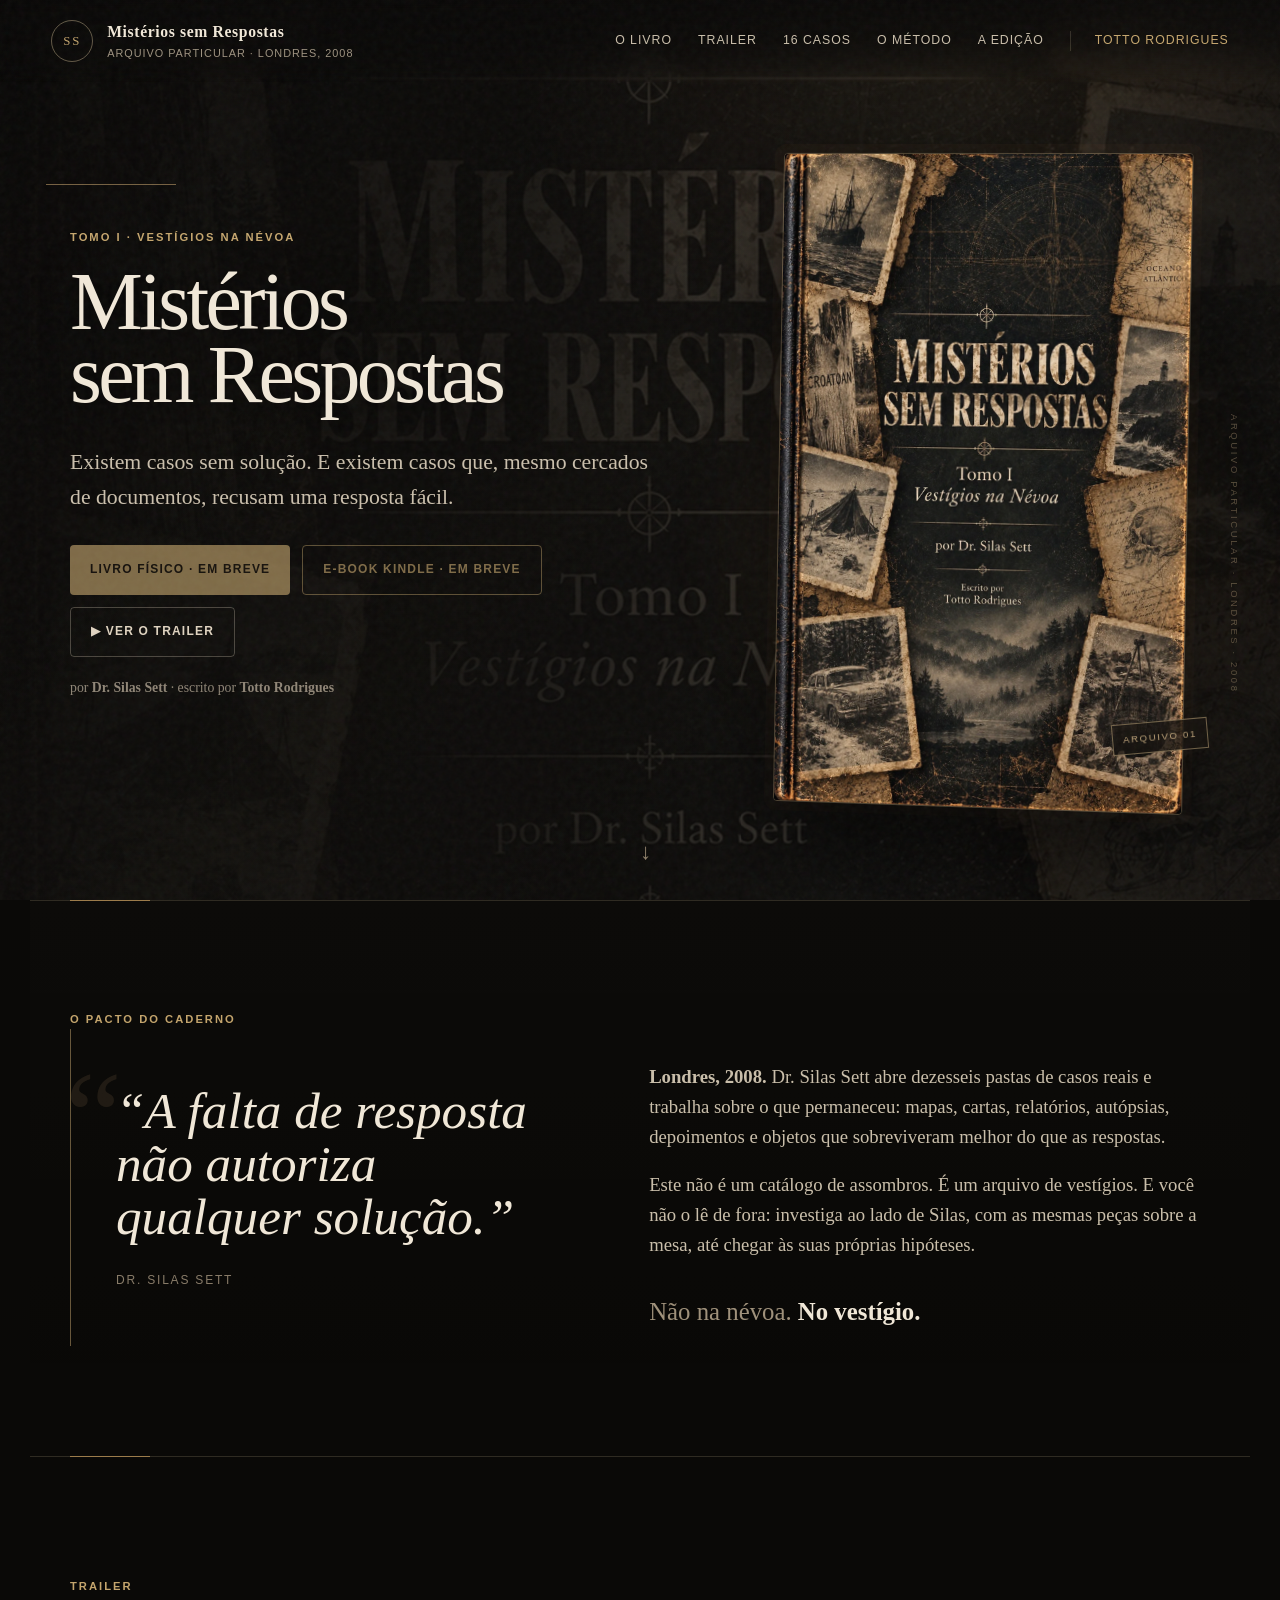
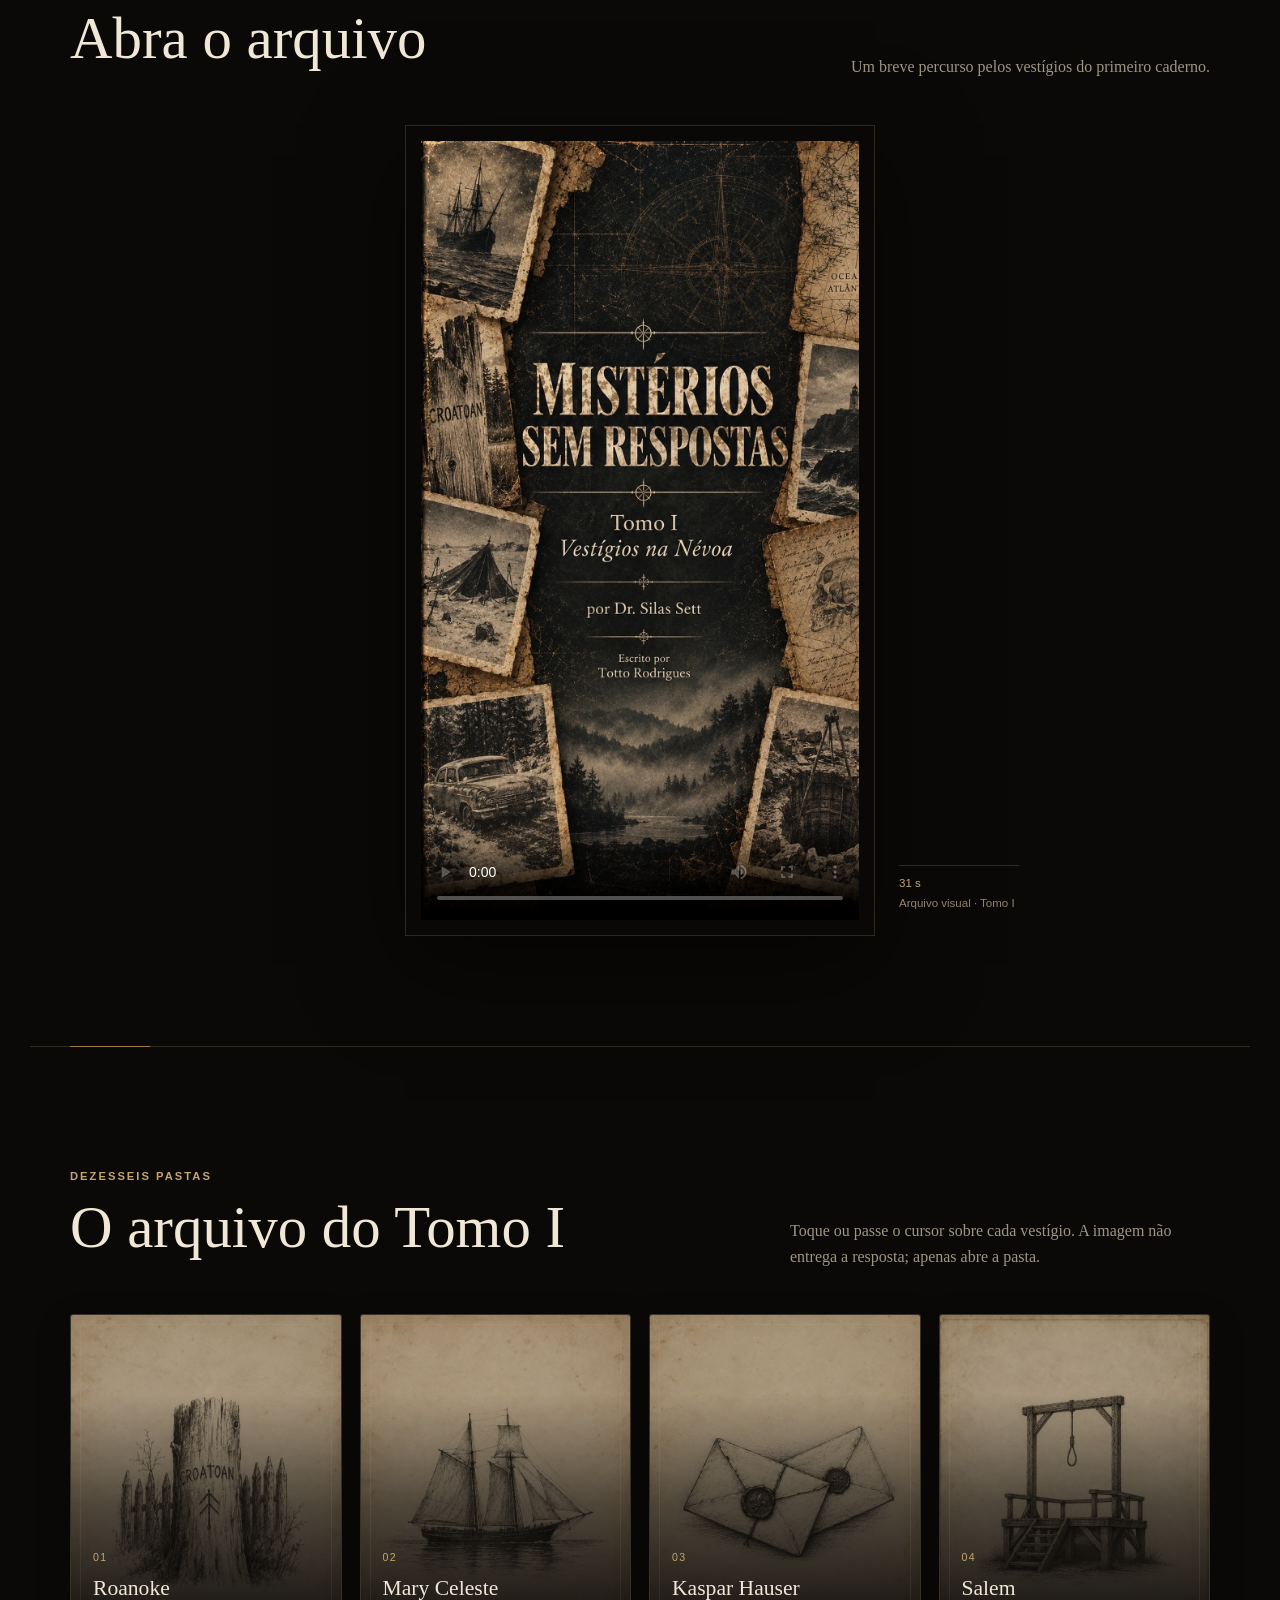
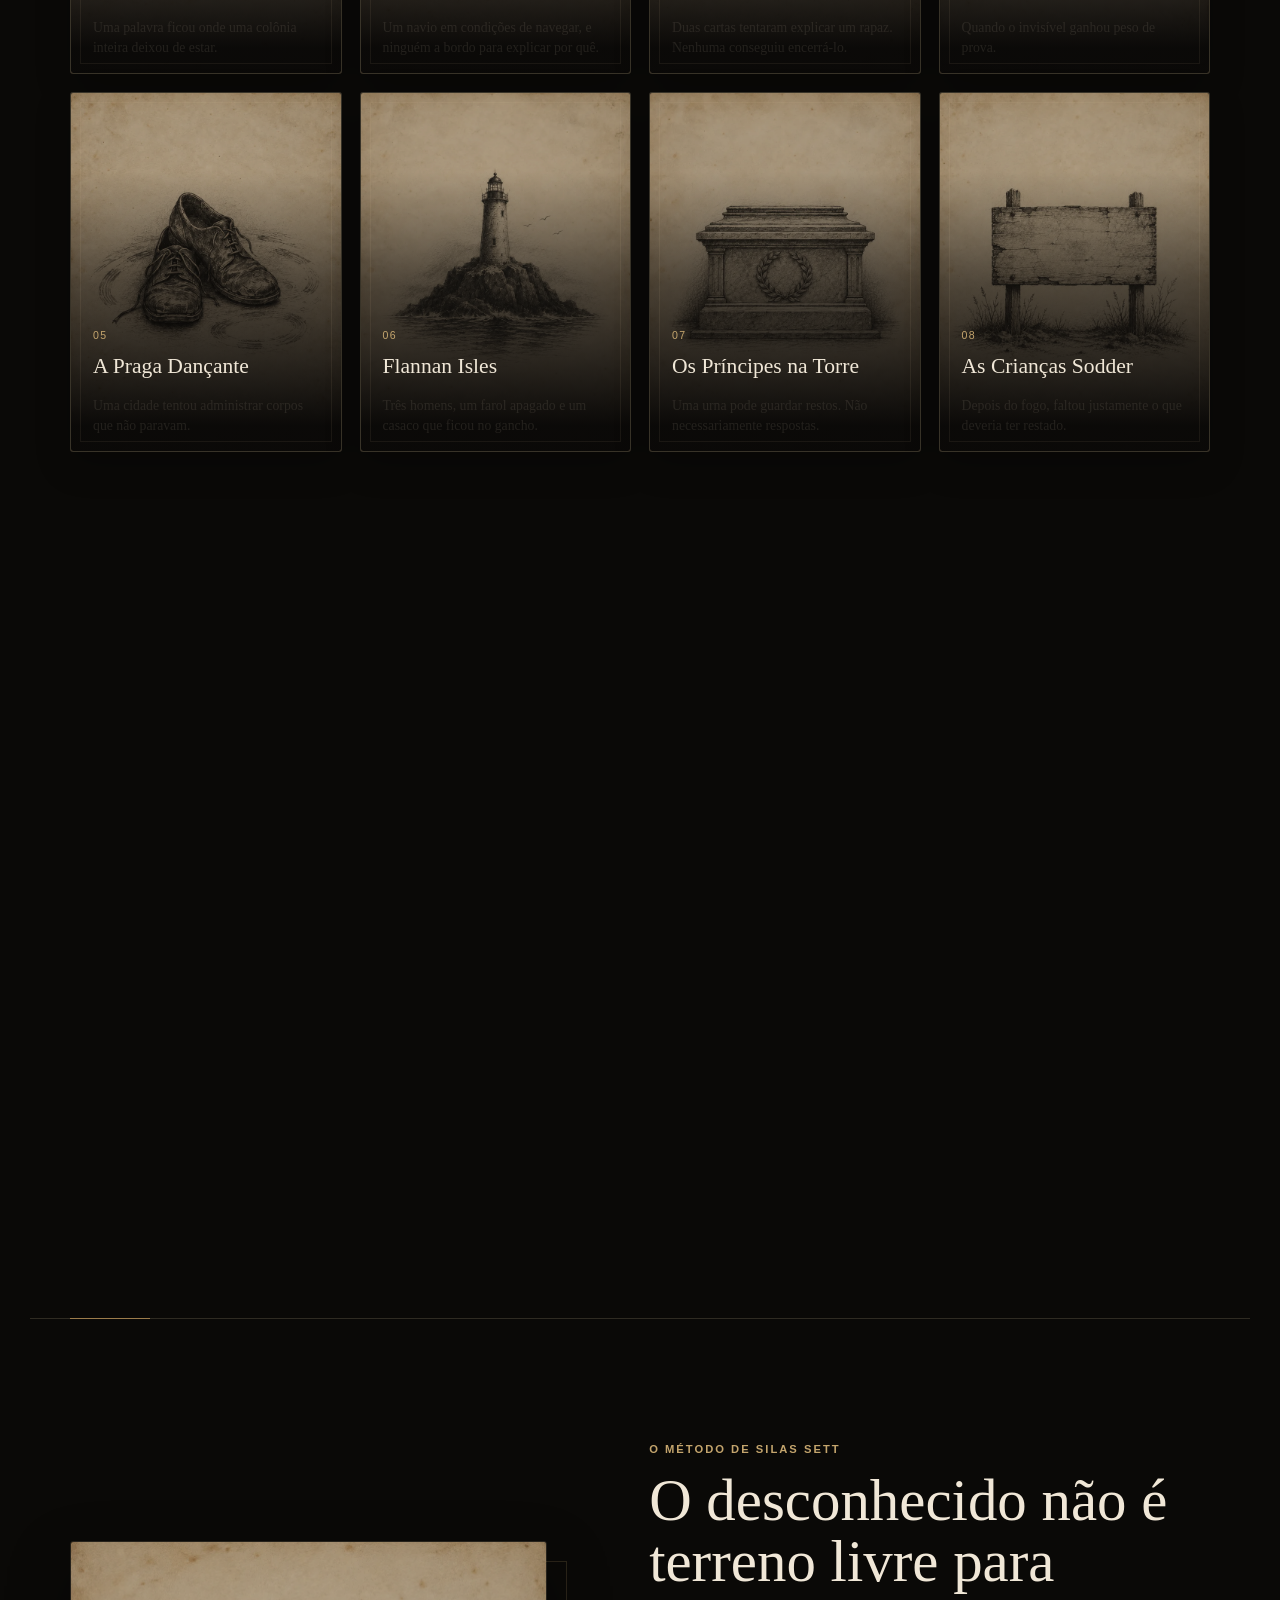
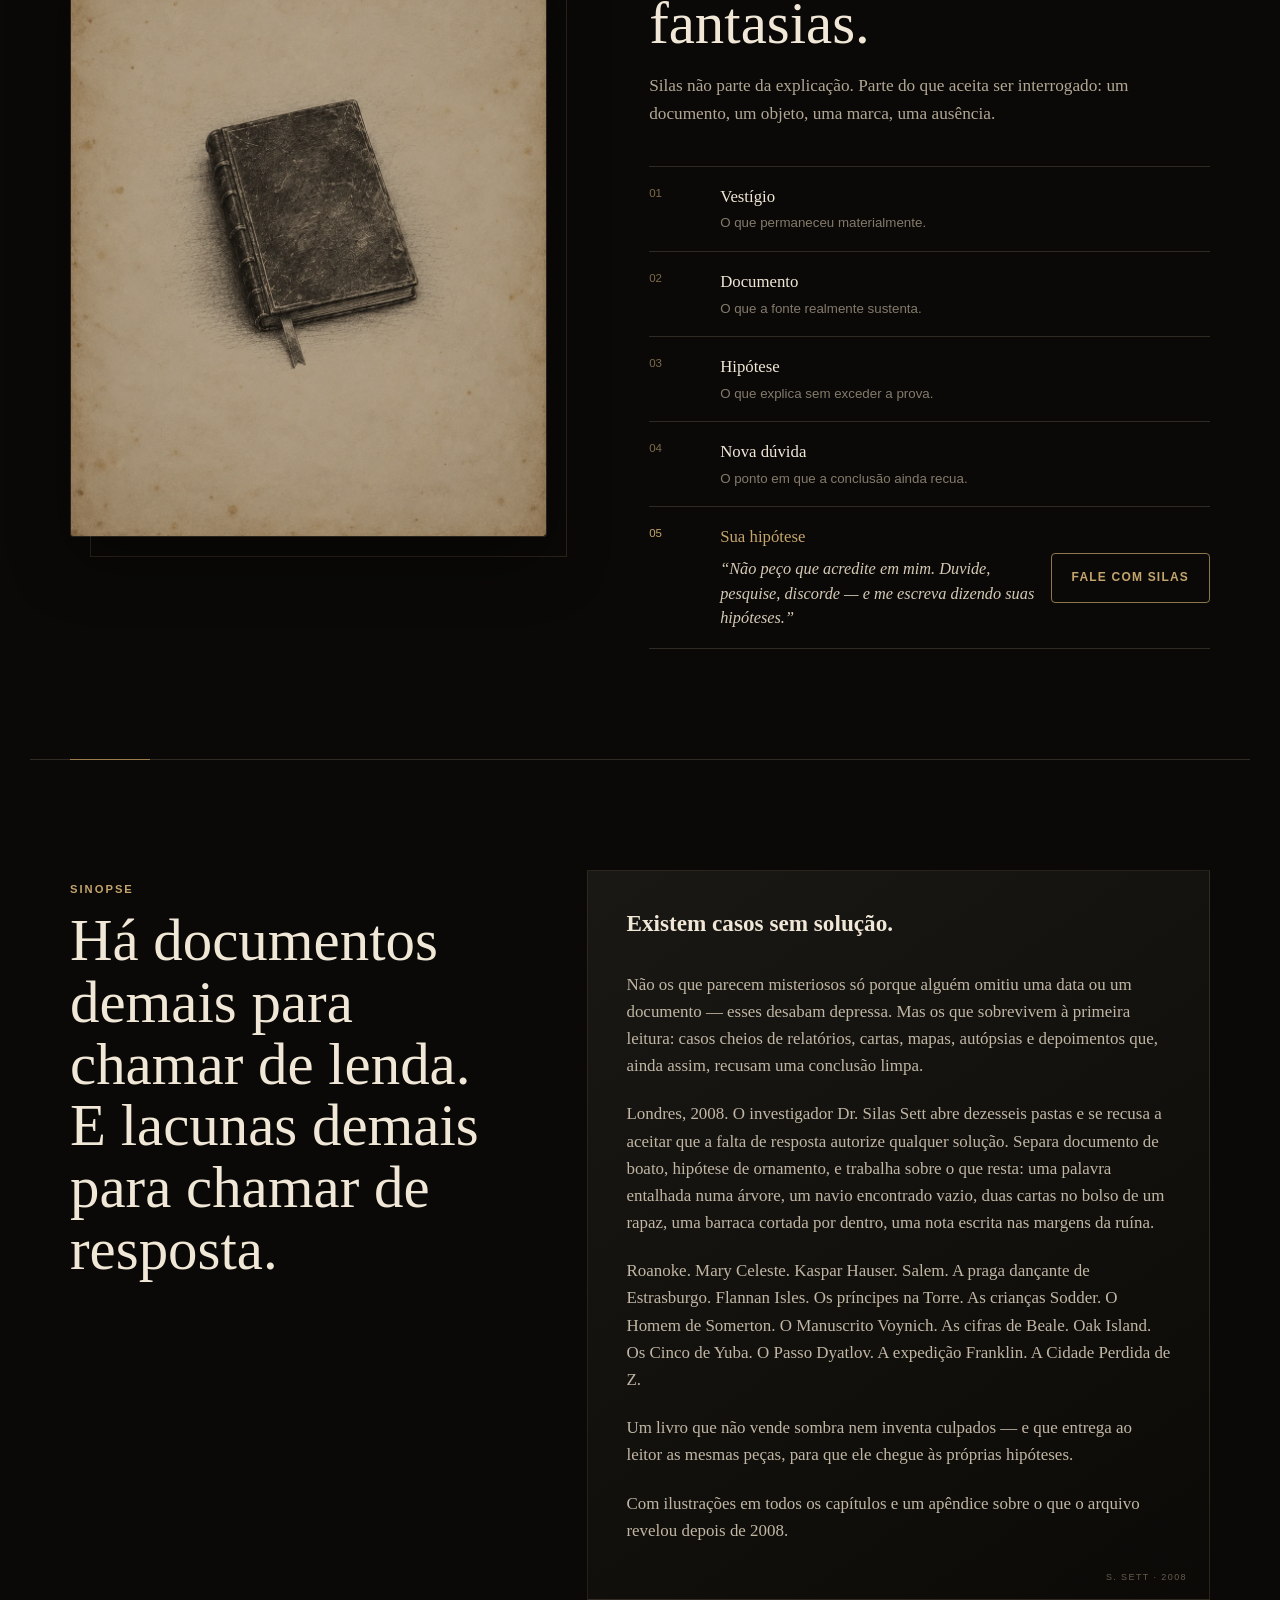
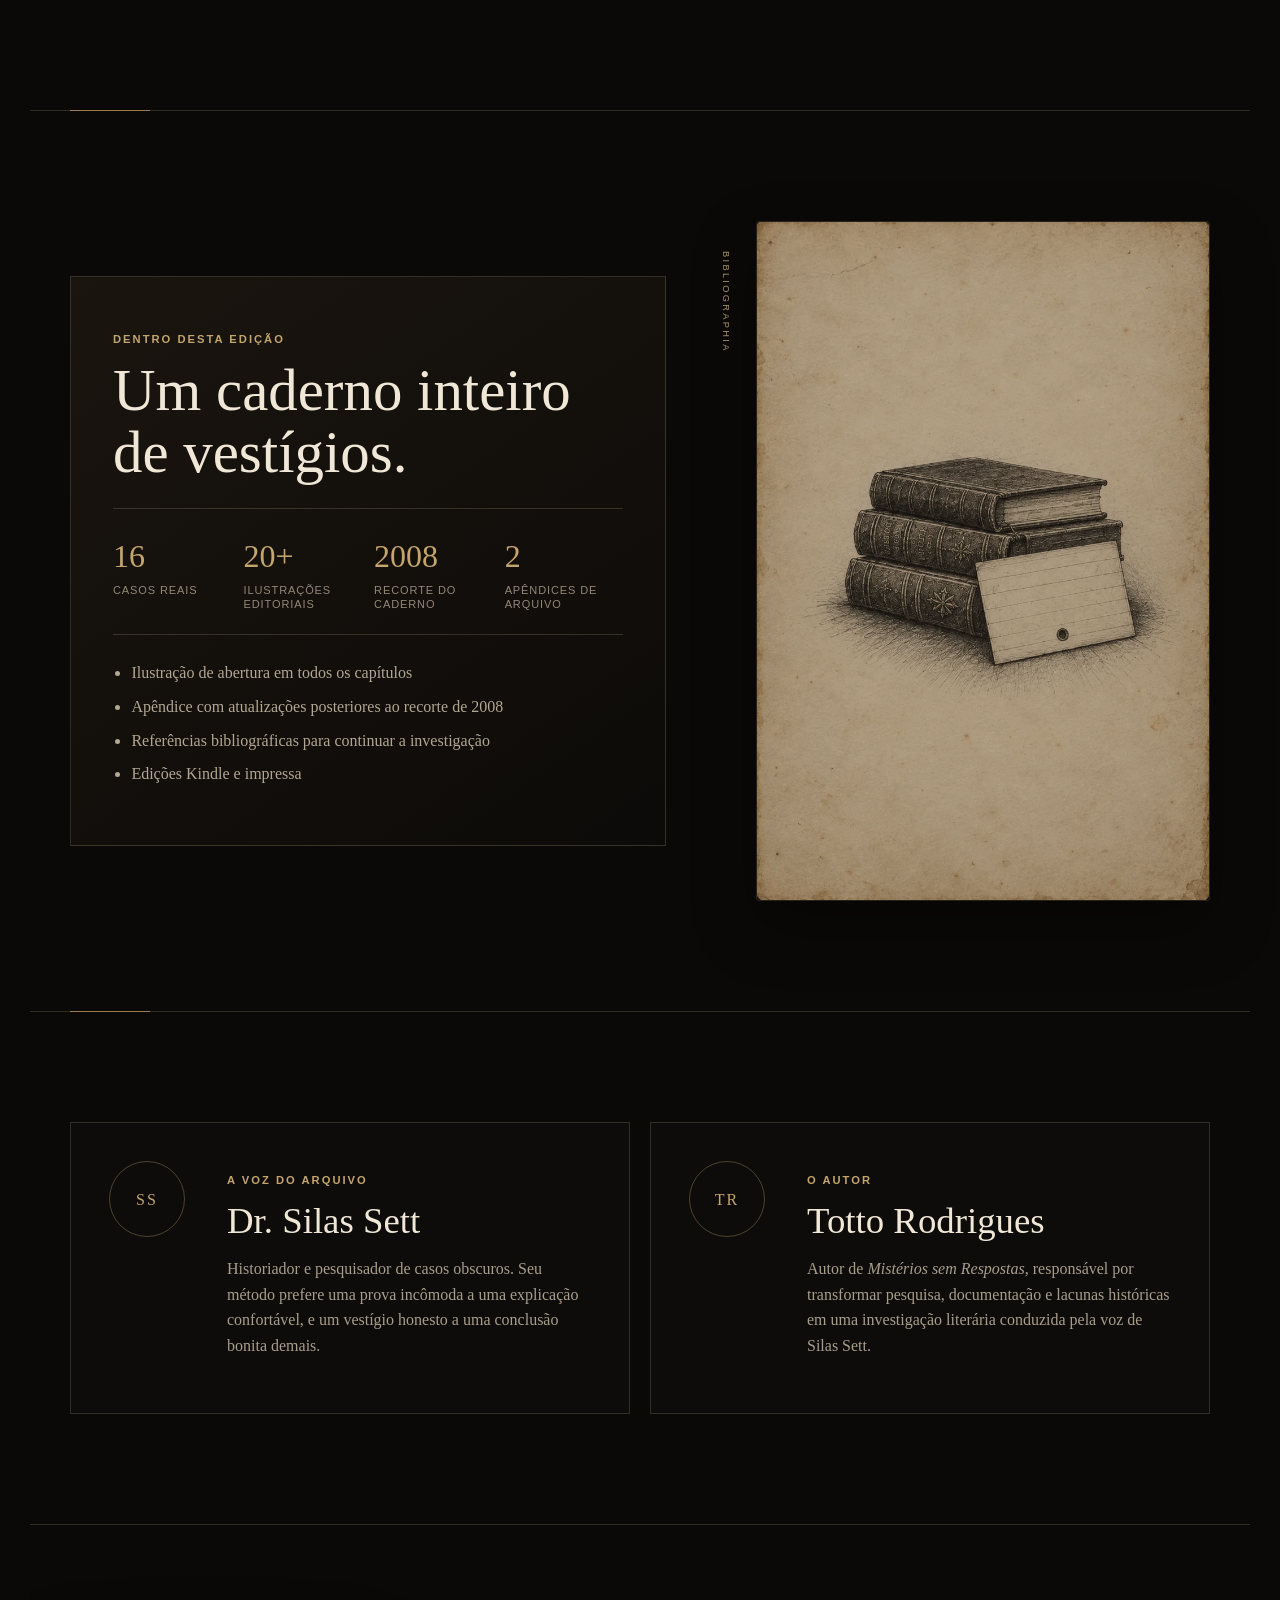
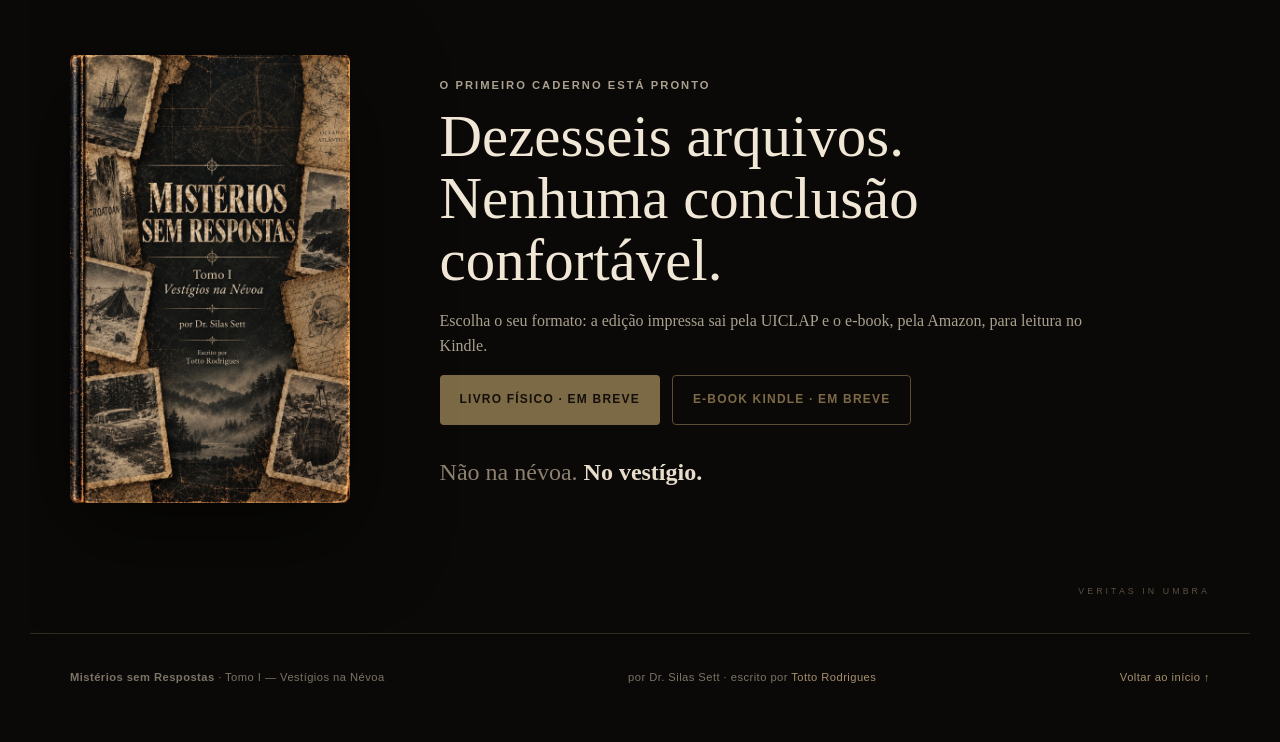
==== misterios-sem-respostas/index.html @ 5b3b0eff "Transforma o site no site oficial do escritor Totto Rodrigues - Nova home do autor em / (hero, obras" ====
<!doctype html>
<html lang="pt-BR">
<head>
  <meta charset="utf-8">
  <meta name="viewport" content="width=device-width,initial-scale=1,viewport-fit=cover">
  <title>Mistérios sem Respostas | Totto Rodrigues</title>
  <meta name="description" content="Mistérios sem Respostas — Tomo I: Vestígios na Névoa. Dezesseis casos históricos investigados pela voz de Dr. Silas Sett, entre documentos, hipóteses, vestígios e perguntas que recusam respostas simples.">
  <link rel="canonical" href="https://tottorodrigues.com.br/misterios-sem-respostas/">
  <meta name="theme-color" content="#0d0c0a">
  <meta property="og:type" content="book">
  <meta property="og:site_name" content="Totto Rodrigues">
  <meta property="og:title" content="Mistérios sem Respostas — Tomo I: Vestígios na Névoa">
  <meta property="og:description" content="Não na névoa. No vestígio.">
  <meta property="og:url" content="https://tottorodrigues.com.br/misterios-sem-respostas/">
  <meta property="og:locale" content="pt_BR">
  <meta property="og:image" content="https://tottorodrigues.com.br/misterios-sem-respostas/assets/og-compartilhar.jpg">
  <meta property="og:image:width" content="1200">
  <meta property="og:image:height" content="630">
  <meta property="og:image:alt" content="Capa de Mistérios sem Respostas — Tomo I: Vestígios na Névoa">
  <meta name="twitter:card" content="summary_large_image">
  <link rel="icon" href="../favicon.ico" sizes="any">
  <link rel="icon" href="../assets/img/icons/favicon-32.png" type="image/png" sizes="32x32">
  <link rel="apple-touch-icon" href="../apple-touch-icon.png">
  <style>
:root{--hero-cover:url("assets/capa.webp");}
:root{
  --ink:#0d0c0a;--ink-2:#15130f;--paper:#d9ccb5;--paper-2:#b8a78b;--ivory:#f0e7d7;
  --gold:#9c7c4b;--gold-2:#c4a56d;--rust:#704a36;--line:rgba(216,197,163,.18);
  --shadow:0 30px 90px rgba(0,0,0,.52);--radius:22px;--max:1220px;
}
*{box-sizing:border-box} html{scroll-behavior:smooth} body{margin:0;background:var(--ink);color:var(--ivory);font-family:Georgia,'Times New Roman',serif;line-height:1.6;overflow-x:hidden}
body:before{content:"";position:fixed;inset:0;z-index:-2;background:radial-gradient(circle at 75% 0%,rgba(116,85,48,.19),transparent 34%),linear-gradient(135deg,#0a0908 0%,#12100d 48%,#0a0908 100%)}
.grain{pointer-events:none;position:fixed;inset:0;z-index:50;opacity:.055;mix-blend-mode:screen;background-image:url("data:image/svg+xml,%3Csvg viewBox='0 0 180 180' xmlns='http://www.w3.org/2000/svg'%3E%3Cfilter id='n'%3E%3CfeTurbulence type='fractalNoise' baseFrequency='.75' numOctaves='3' stitchTiles='stitch'/%3E%3C/filter%3E%3Crect width='100%25' height='100%25' filter='url(%23n)' opacity='.8'/%3E%3C/svg%3E")}
a{color:inherit}.skip-link{position:absolute;left:-999px;top:0;background:#fff;color:#000;padding:.6rem 1rem;z-index:99}.skip-link:focus{left:1rem;top:1rem}
.site-header{position:fixed;top:0;left:0;right:0;z-index:40;height:82px;display:flex;align-items:center;justify-content:space-between;padding:0 clamp(20px,4vw,70px);background:linear-gradient(to bottom,rgba(8,7,6,.92),rgba(8,7,6,.72),transparent);backdrop-filter:blur(9px)}
.brand{display:flex;align-items:center;gap:14px;text-decoration:none}.brand-mark{width:42px;height:42px;border:1px solid rgba(218,195,156,.42);display:grid;place-items:center;border-radius:50%;font-size:.8rem;letter-spacing:.14em;color:var(--gold-2)}.brand strong{display:block;font-size:.98rem;letter-spacing:.04em}.brand small{display:block;font-family:Arial,sans-serif;color:#9c917f;font-size:.68rem;letter-spacing:.09em;text-transform:uppercase;margin-top:1px}
.nav{display:flex;gap:26px;font-family:Arial,sans-serif;font-size:.77rem;letter-spacing:.08em;text-transform:uppercase}.nav a{text-decoration:none;color:#c8bda9;transition:.2s;white-space:nowrap}.nav a.nav-autor{color:var(--gold-2);padding-left:24px;border-left:1px solid var(--line)}.nav a:hover{color:#fff}.menu-toggle{display:none;background:none;border:1px solid var(--line);color:var(--ivory);padding:8px 12px;border-radius:9px}
.hero{min-height:100svh;max-width:var(--max);margin:auto;padding:130px 40px 70px;display:grid;grid-template-columns:1.06fr .82fr;align-items:center;gap:7vw;position:relative}.hero-copy{padding-bottom:30px}.eyebrow,.section-kicker{font-family:Arial,sans-serif;text-transform:uppercase;letter-spacing:.18em;color:var(--gold-2);font-size:.7rem;font-weight:700}.hero h1{font-weight:400;font-size:clamp(3.4rem,6.4vw,6.3rem);line-height:.9;letter-spacing:-.045em;margin:.22em 0 .4em}.hero-lead{max-width:650px;font-size:clamp(1.14rem,1.7vw,1.5rem);color:#c9beab;margin:0 0 30px}.hero-actions{display:flex;flex-wrap:wrap;gap:12px}.button{min-height:50px;display:inline-flex;align-items:center;justify-content:center;padding:0 20px;border-radius:4px;text-decoration:none;font-family:Arial,sans-serif;font-weight:700;font-size:.75rem;text-transform:uppercase;letter-spacing:.1em;transition:.25s}.button.primary{background:var(--gold-2);color:#1a140d}.button.primary:not(.is-pending):hover{transform:translateY(-2px);background:#ddc28c}.button.ghost{border:1px solid rgba(236,222,198,.27);color:#ded2bf}.button.ghost:hover{border-color:#a98e63}.button.secondary{border:1px solid rgba(196,165,109,.7);color:var(--gold-2)}.button.secondary:not(.is-pending):hover{transform:translateY(-2px);border-color:var(--gold-2);background:rgba(196,165,109,.1)}.buy-actions{display:flex;flex-wrap:wrap;gap:12px}.button.is-pending{opacity:.62;cursor:not-allowed}.credit{font-size:.86rem;color:#8e8475;margin-top:20px}.cover-stage{position:relative;width:min(410px,86vw);justify-self:center;perspective:1000px}.cover-stage img,.final-cover img{width:100%;display:block;border-radius:4px;box-shadow:var(--shadow);position:relative;z-index:2}.cover-stage img{transform:rotateY(-3deg) rotateZ(1deg)}.cover-halo{position:absolute;inset:10% -25% -10%;background:radial-gradient(ellipse,rgba(137,98,50,.25),transparent 67%);filter:blur(20px)}.case-stamp{position:absolute;z-index:3;right:-22px;bottom:55px;border:1px solid rgba(202,174,128,.5);color:#baa077;padding:7px 10px;font-family:Arial,sans-serif;font-size:.6rem;letter-spacing:.17em;transform:rotate(-5deg);background:rgba(20,16,12,.75)}.scroll-cue{position:absolute;bottom:30px;left:50%;text-decoration:none;color:#8f806a;font-size:1.4rem;animation:float 2.2s ease-in-out infinite}@keyframes float{50%{transform:translateY(7px)}}
.section{max-width:var(--max);margin:0 auto;padding:110px 40px;border-top:1px solid var(--line)}.section-head{display:flex;justify-content:space-between;gap:30px;align-items:end;margin-bottom:45px}.section-head h2,.method-copy h2,.synopsis h2,.edition-card h2,.authors h2,.final-copy h2{font-weight:400;font-size:clamp(2.1rem,4.6vw,4rem);line-height:1.05;margin:.18em 0}.section-head>p{max-width:420px;color:#9f9585;margin:0}
.manifesto-grid{display:grid;grid-template-columns:.85fr 1fr;gap:8vw;align-items:center}.manifesto-quote{position:relative;padding:55px 0 55px 45px;border-left:1px solid rgba(197,166,112,.5)}.manifesto-quote:before{content:'“';position:absolute;left:-6px;top:-15px;font-size:8rem;color:rgba(194,160,105,.12)}.manifesto-quote p{font-size:clamp(2rem,4vw,3.8rem);line-height:1.04;margin:0 0 22px;font-style:italic}.manifesto-quote span{font-family:Arial,sans-serif;color:#897c69;font-size:.75rem;text-transform:uppercase;letter-spacing:.15em}.manifesto-copy{font-size:1.17rem;color:#c9beaa}.signature-line{font-size:1.55rem;color:#9f917b;margin-top:32px}.signature-line strong{color:var(--ivory)}
.cases-grid{display:grid;grid-template-columns:repeat(4,1fr);gap:18px}.case-card{position:relative;min-height:360px;border:1px solid var(--line);background:#15120e;overflow:hidden;border-radius:3px;isolation:isolate;transition:.35s}.case-card:after{content:"";position:absolute;inset:0;z-index:1;background:linear-gradient(to top,rgba(8,7,6,.98) 7%,rgba(8,7,6,.55) 47%,rgba(8,7,6,.02) 78%)}.case-card img{width:100%;height:100%;object-fit:cover;position:absolute;inset:0;filter:sepia(.2) contrast(1.02) brightness(.72);transition:.55s transform,.55s filter}.case-card div{position:absolute;left:0;right:0;bottom:0;z-index:2;padding:22px}.case-card span{font-family:Arial,sans-serif;color:var(--gold-2);font-size:.66rem;letter-spacing:.12em}.case-card h3{margin:2px 0 6px;font-weight:400;font-size:1.35rem}.case-card p{color:#a99e8d;font-size:.86rem;line-height:1.45;margin:0;opacity:.15;transform:translateY(7px);transition:.35s}.case-card:hover{border-color:rgba(195,158,100,.42);transform:translateY(-5px)}.case-card:hover img{transform:scale(1.035);filter:sepia(.05) contrast(1.04) brightness(.84)}.case-card:hover p,.case-card:focus-within p{opacity:1;transform:none}
.method{display:grid;grid-template-columns:.85fr 1fr;gap:8vw;align-items:center}.method-image{position:relative}.method-image img,.edition-art img{width:100%;display:block;filter:sepia(.15) brightness(.74);border-radius:3px;border:1px solid var(--line)}.method-image:after{content:"";position:absolute;inset:20px -20px -20px 20px;border:1px solid rgba(195,160,107,.18);z-index:-1}.method-copy>p:not(.section-kicker){color:#b2a795;font-size:1.08rem}.method-steps{list-style:none;padding:0;margin:38px 0 0;border-top:1px solid var(--line)}.method-steps li{display:grid;grid-template-columns:55px 1fr;gap:16px;padding:17px 0;border-bottom:1px solid var(--line)}.method-steps>li>span{font-family:Arial,sans-serif;color:#7e6a4b;font-size:.72rem}.method-steps strong{display:block;font-size:1.05rem;font-weight:400}.method-steps small{display:block;font-family:Arial,sans-serif;color:#847a6b;margin-top:2px}.method-steps li.step-leitor>span,.method-steps li.step-leitor strong{color:var(--gold-2)}.method-steps blockquote{margin:6px 0 0;font-style:italic;font-size:1.02rem;line-height:1.5;color:#d6cab6}.method-steps li.step-leitor{grid-template-columns:55px 1fr auto}.step-leitor .instagram-link{align-self:center;white-space:nowrap}.instagram-link[hidden]{display:none}
.trailer-shell{max-width:470px;margin:auto;position:relative;padding:15px;border:1px solid rgba(189,157,105,.22);background:#090807;box-shadow:var(--shadow)}.trailer-shell video{display:block;width:100%;aspect-ratio:9/16;object-fit:cover;background:#000}.trailer-note{position:absolute;right:-145px;bottom:20px;width:120px;border-top:1px solid var(--line);padding-top:8px;font-family:Arial,sans-serif;color:#8f816f;font-size:.72rem}.trailer-note span{color:var(--gold-2)}.trailer-note p{margin:2px 0}
.synopsis{display:grid;grid-template-columns:.8fr 1.2fr;gap:8vw}.synopsis-aside{position:sticky;top:110px;align-self:start}.synopsis-text{font-size:1.06rem;color:#c1b6a4}.synopsis-text p{margin:0 0 1.25em}.synopsis-text p:first-child{font-size:1.45rem;color:var(--ivory)}
.edition{display:grid;grid-template-columns:1.05fr .8fr;gap:7vw;align-items:center}.edition-card{background:linear-gradient(145deg,rgba(46,37,26,.45),rgba(15,13,11,.5));border:1px solid var(--line);padding:42px}.edition-grid{display:grid;grid-template-columns:repeat(4,1fr);gap:12px;border-top:1px solid var(--line);border-bottom:1px solid var(--line);padding:22px 0;margin:25px 0}.edition-grid strong{display:block;font-size:2rem;font-weight:400;color:var(--gold-2)}.edition-grid span{display:block;color:#948876;font-family:Arial,sans-serif;font-size:.69rem;text-transform:uppercase;letter-spacing:.08em;line-height:1.35}.edition-card ul{padding-left:1.15rem;color:#b3a793}.edition-card li{margin:.5rem 0}.edition-art{position:relative}.edition-art:before{content:"BIBLIOGRAPHIA";position:absolute;z-index:3;left:-38px;top:30px;font-family:Arial,sans-serif;letter-spacing:.25em;font-size:.58rem;color:#ad9162;writing-mode:vertical-rl}
.authors{display:grid;grid-template-columns:1fr 1fr;gap:20px}.author-card{border:1px solid var(--line);display:grid;grid-template-columns:90px 1fr;gap:28px;padding:38px;background:rgba(255,255,255,.015)}.author-monogram{width:76px;height:76px;border-radius:50%;display:grid;place-items:center;border:1px solid rgba(199,168,117,.34);font-size:1rem;letter-spacing:.13em;color:var(--gold-2)}.author-card h2{font-size:2.3rem;margin:.12em 0}.author-card p:last-child{color:#a99e8c}
.final-cta{display:grid;grid-template-columns:280px 1fr;gap:7vw;align-items:center;padding-top:130px;padding-bottom:130px}.final-copy>p{color:#aaa08f;max-width:650px}.final-line{margin-top:28px;font-size:1.5rem;color:#8d806e}.final-line strong{color:#e8ddcb}.footer{border-top:1px solid var(--line);max-width:var(--max);margin:auto;padding:35px 40px 55px;display:flex;flex-wrap:wrap;gap:14px 30px;justify-content:space-between;font-family:Arial,sans-serif;color:#7d7366;font-size:.7rem;letter-spacing:.04em}.footer p{margin:0}.footer a{text-decoration:none;color:#a5906d}
.reveal{opacity:0;transform:translateY(18px);transition:opacity .8s ease,transform .8s ease}.reveal.visible{opacity:1;transform:none}
@media (prefers-reduced-motion:reduce){html{scroll-behavior:auto}.reveal{opacity:1;transform:none;transition:none}.scroll-cue{animation:none}.case-card,.case-card img{transition:none}}
@media(max-width:1024px){.menu-toggle{display:block}.nav{position:absolute;top:82px;left:12px;right:12px;padding:18px;background:#13110e;border:1px solid var(--line);display:none;flex-direction:column;gap:12px}.nav.open{display:flex}.nav a.nav-autor{padding:12px 0 0;border-left:0;border-top:1px solid var(--line)}}
@media(max-width:980px){.cases-grid{grid-template-columns:repeat(2,1fr)}.hero{grid-template-columns:1fr .65fr;gap:4vw}.nav{gap:15px}.method,.edition{gap:5vw}.edition-grid{grid-template-columns:repeat(2,1fr)}.authors{grid-template-columns:1fr}.trailer-note{right:10px;bottom:-58px}.trailer{padding-bottom:170px}}
@media(max-width:760px){.method-steps li.step-leitor{grid-template-columns:55px 1fr}.step-leitor .instagram-link{grid-column:2;justify-self:start;margin-top:6px}.site-header{height:68px;padding:0 18px;background:rgba(9,8,7,.9)}.brand small{display:none}.menu-toggle{display:block}.nav{position:absolute;top:68px;left:12px;right:12px;padding:18px;background:#13110e;border:1px solid var(--line);display:none;flex-direction:column;gap:12px}.nav.open{display:flex}.nav a.nav-autor{padding:12px 0 0;border-left:0;border-top:1px solid var(--line)}.hero{display:flex;flex-direction:column;padding:105px 22px 60px;gap:48px;min-height:auto}.hero h1{font-size:clamp(2.9rem,14.5vw,4.6rem)}.cover-stage{width:min(360px,82vw)}.scroll-cue{display:none}.section{padding:82px 22px}.manifesto-grid,.method,.synopsis,.edition{grid-template-columns:1fr;gap:45px}.manifesto-quote{padding:35px 0 35px 28px}.section-head{display:block}.section-head>p{margin-top:13px}.cases-grid{grid-template-columns:1fr 1fr;gap:10px}.case-card{min-height:300px}.case-card div{padding:15px}.case-card h3{font-size:1.08rem}.case-card p{font-size:.77rem;opacity:.95;transform:none}.synopsis-aside{position:static}.edition-card{padding:28px 22px}.final-cta{grid-template-columns:115px 1fr;gap:25px;padding-top:90px;padding-bottom:90px}.final-copy h2{font-size:2rem}.authors{gap:12px}.author-card{grid-template-columns:62px 1fr;padding:25px 20px;gap:16px}.author-monogram{width:56px;height:56px}.author-card h2{font-size:1.75rem}.footer{padding:30px 22px 45px}.trailer-note{display:none}.trailer{padding-bottom:82px}}
@media(max-width:480px){.cases-grid{grid-template-columns:1fr}.case-card{min-height:360px}.hero-actions,.buy-actions{display:grid;grid-template-columns:1fr;width:100%}.button{width:100%}.final-cta{grid-template-columns:1fr}.final-cover{width:170px}.edition-grid{gap:8px}.edition-grid strong{font-size:1.65rem}}


/* FINAL VISUAL PASS — archive / evidence-board identity */
body{background:#0a0907;}
.hero{max-width:none;width:100%;padding-left:max(40px,calc((100vw - 1220px)/2 + 40px));padding-right:max(40px,calc((100vw - 1220px)/2 + 40px));overflow:hidden;}
.hero:before{content:"";position:absolute;inset:0;z-index:-1;background:linear-gradient(90deg,rgba(7,6,5,.98) 0%,rgba(7,6,5,.86) 42%,rgba(7,6,5,.48) 72%,rgba(7,6,5,.86) 100%),var(--hero-cover) center 36%/cover no-repeat;filter:saturate(.7) sepia(.2);opacity:.48;transform:scale(1.035)}
.hero:after{content:"ARQUIVO PARTICULAR · LONDRES · 2008";position:absolute;right:3vw;top:46%;writing-mode:vertical-rl;font-family:Arial,sans-serif;font-size:.59rem;letter-spacing:.28em;color:rgba(218,190,145,.35)}
.hero-copy{position:relative;z-index:2;max-width:680px}.hero-copy:before{content:"";position:absolute;left:-24px;top:-34px;width:130px;height:1px;background:rgba(204,168,111,.55)}
.hero h1{text-shadow:0 8px 40px #000}
.cover-stage img{border:1px solid rgba(222,191,140,.28);box-shadow:0 45px 110px rgba(0,0,0,.75),0 0 0 9px rgba(150,107,57,.05)}
.section{position:relative}.section:before{content:"";position:absolute;left:40px;top:-1px;width:80px;height:1px;background:#9c7c4b}
.manifesto{background:linear-gradient(180deg,rgba(255,255,255,.012),transparent)}
.case-card{box-shadow:0 12px 35px rgba(0,0,0,.23)}
.case-card:before{content:"";position:absolute;inset:9px;z-index:2;border:1px solid rgba(213,188,149,.08);pointer-events:none}
.method-image img,.edition-art img{box-shadow:0 25px 60px rgba(0,0,0,.35)}
.trailer-shell{transform:rotate(-.35deg)}
.synopsis-text{position:relative;padding:34px 38px;background:linear-gradient(145deg,rgba(217,204,181,.08),rgba(95,73,44,.025));border:1px solid rgba(211,184,140,.13)}
.synopsis-text:after{content:"S. SETT · 2008";position:absolute;right:22px;bottom:15px;font-family:Arial,sans-serif;font-size:.56rem;letter-spacing:.16em;color:#675b4c}
.final-cta{overflow:hidden}.final-cta:after{content:"VERITAS IN UMBRA";position:absolute;right:40px;bottom:35px;font-family:Arial,sans-serif;letter-spacing:.35em;font-size:.55rem;color:#5c5040}
@media(max-width:760px){.hero{padding-left:22px;padding-right:22px}.hero:after{display:none}.section:before{left:22px}.synopsis-text{padding:24px 20px}}

.cover-stage img,.final-cover img{height:auto}

</style>
  <script type="application/ld+json">
  {
    "@context": "https://schema.org",
    "@type": "Book",
    "name": "Mistérios sem Respostas — Tomo I: Vestígios na Névoa",
    "author": {"@type":"Person","name":"Totto Rodrigues","url":"https://tottorodrigues.com.br/"},
    "url": "https://tottorodrigues.com.br/misterios-sem-respostas/",
    "description": "Dezesseis investigações sobre casos reais sem uma conclusão limpa, narradas pelo investigador Dr. Silas Sett.",
    "inLanguage": "pt-BR"
  }
  </script>
</head>
<body>
  <div class="grain" aria-hidden="true"></div>
  <a class="skip-link" href="#conteudo">Ir para o conteúdo</a>

  <header class="site-header" id="topo">
    <a class="brand" href="#topo" aria-label="Mistérios sem Respostas — início">
      <span class="brand-mark">SS</span>
      <span><strong>Mistérios sem Respostas</strong><small>Arquivo particular · Londres, 2008</small></span>
    </a>
    <button class="menu-toggle" type="button" aria-expanded="false" aria-controls="menu">Menu</button>
    <nav id="menu" class="nav" aria-label="Navegação principal">
      <a href="#livro">O livro</a>
      <a href="#trailer">Trailer</a>
      <a href="#casos">16 casos</a>
      <a href="#metodo">O método</a>
      <a href="#edicao">A edição</a>
      <a class="nav-autor" href="../">Totto Rodrigues</a>
    </nav>
  </header>

  <main id="conteudo">
    <section class="hero" id="livro">
      <div class="hero-copy reveal">
        <p class="eyebrow">Tomo I · Vestígios na Névoa</p>
        <h1>Mistérios<br>sem Respostas</h1>
        <p class="hero-lead">Existem casos sem solução. E existem casos que, mesmo cercados de documentos, recusam uma resposta fácil.</p>
        <div class="hero-actions">
          <a class="button primary buy-button is-pending" data-loja="fisico" data-pronto="Comprar livro físico" href="#" aria-disabled="true">Livro físico · em breve</a>
          <a class="button secondary buy-button is-pending" data-loja="digital" data-pronto="Comprar e-book Kindle" href="#" aria-disabled="true">E-book Kindle · em breve</a>
          <a class="button ghost" href="#trailer">▶ Ver o trailer</a>
        </div>
        <p class="credit">por <strong>Dr. Silas Sett</strong> · escrito por <strong>Totto Rodrigues</strong></p>
      </div>
      <div class="cover-stage reveal" aria-label="Capa do livro Mistérios sem Respostas">
        <div class="cover-halo"></div>
        <img src="assets/capa.webp" fetchpriority="high" alt="Capa de Mistérios sem Respostas — Tomo I: Vestígios na Névoa" width="1200" height="1920">
        <span class="case-stamp">ARQUIVO 01</span>
      </div>
      <a class="scroll-cue" href="#manifesto" aria-label="Continuar">↓</a>
    </section>

    <section class="manifesto section" id="manifesto">
      <div class="section-kicker">O pacto do caderno</div>
      <div class="manifesto-grid">
        <div class="manifesto-quote reveal">
          <p>“A falta de resposta não autoriza qualquer solução.”</p>
          <span>Dr. Silas Sett</span>
        </div>
        <div class="manifesto-copy reveal">
          <p><strong>Londres, 2008.</strong> Dr. Silas Sett abre dezesseis pastas de casos reais e trabalha sobre o que permaneceu: mapas, cartas, relatórios, autópsias, depoimentos e objetos que sobreviveram melhor do que as respostas.</p>
          <p>Este não é um catálogo de assombros. É um arquivo de vestígios. E você não o lê de fora: investiga ao lado de Silas, com as mesmas peças sobre a mesa, até chegar às suas próprias hipóteses.</p>
          <div class="signature-line">Não na névoa. <strong>No vestígio.</strong></div>
        </div>
      </div>
    </section>

    <section class="trailer section" id="trailer">
      <div class="section-head reveal">
        <div><p class="section-kicker">Trailer</p><h2>Abra o arquivo</h2></div>
        <p>Um breve percurso pelos vestígios do primeiro caderno.</p>
      </div>
      <div class="trailer-shell reveal">
        <video controls playsinline preload="metadata" poster="assets/capa.webp">
          <source src="assets/trailer.mp4" type="video/mp4">
          Seu navegador não consegue reproduzir este vídeo.
        </video>
        <div class="trailer-note"><span>31 s</span><p>Arquivo visual · Tomo I</p></div>
      </div>
    </section>

    <section class="cases section" id="casos">
      <div class="section-head reveal">
        <div>
          <p class="section-kicker">Dezesseis pastas</p>
          <h2>O arquivo do Tomo I</h2>
        </div>
        <p>Toque ou passe o cursor sobre cada vestígio. A imagem não entrega a resposta; apenas abre a pasta.</p>
      </div>

      <div class="cases-grid">
        <article class="case-card reveal"><img loading="lazy" src="assets/caso-01-roanoke.webp" alt="Ornamento de Roanoke: madeira marcada"><div><span>01</span><h3>Roanoke</h3><p>Uma palavra ficou onde uma colônia inteira deixou de estar.</p></div></article>
        <article class="case-card reveal"><img loading="lazy" src="assets/caso-02-mary-celeste.webp" alt="Navio à vela representando Mary Celeste"><div><span>02</span><h3>Mary Celeste</h3><p>Um navio em condições de navegar, e ninguém a bordo para explicar por quê.</p></div></article>
        <article class="case-card reveal"><img loading="lazy" src="assets/caso-03-kaspar-hauser.webp" alt="Duas cartas antigas de Kaspar Hauser"><div><span>03</span><h3>Kaspar Hauser</h3><p>Duas cartas tentaram explicar um rapaz. Nenhuma conseguiu encerrá-lo.</p></div></article>
        <article class="case-card reveal"><img loading="lazy" src="assets/caso-04-salem.webp" alt="Patíbulo vazio de Salem"><div><span>04</span><h3>Salem</h3><p>Quando o invisível ganhou peso de prova.</p></div></article>
        <article class="case-card reveal"><img loading="lazy" src="assets/caso-05-praga-dancante.webp" alt="Sapatos gastos da praga dançante"><div><span>05</span><h3>A Praga Dançante</h3><p>Uma cidade tentou administrar corpos que não paravam.</p></div></article>
        <article class="case-card reveal"><img loading="lazy" src="assets/caso-06-flannan-isles.webp" alt="Farol isolado de Flannan Isles"><div><span>06</span><h3>Flannan Isles</h3><p>Três homens, um farol apagado e um casaco que ficou no gancho.</p></div></article>
        <article class="case-card reveal"><img loading="lazy" src="assets/caso-07-principes-na-torre.webp" alt="Urna associada aos Príncipes na Torre"><div><span>07</span><h3>Os Príncipes na Torre</h3><p>Uma urna pode guardar restos. Não necessariamente respostas.</p></div></article>
        <article class="case-card reveal"><img loading="lazy" src="assets/caso-08-criancas-sodder.webp" alt="Outdoor antigo associado às crianças Sodder"><div><span>08</span><h3>As Crianças Sodder</h3><p>Depois do fogo, faltou justamente o que deveria ter restado.</p></div></article>
        <article class="case-card reveal"><img loading="lazy" src="assets/caso-09-homem-de-somerton.webp" alt="Livro antigo associado ao Homem de Somerton"><div><span>09</span><h3>O Homem de Somerton</h3><p>Um corpo, um livro e uma identidade que o arquivo não fechava.</p></div></article>
        <article class="case-card reveal"><img loading="lazy" src="assets/caso-10-manuscrito-voynich.webp" alt="Códice botânico inspirado no Manuscrito Voynich"><div><span>10</span><h3>Manuscrito Voynich</h3><p>Um livro que se comporta como livro e não se deixa ler.</p></div></article>
        <article class="case-card reveal"><img loading="lazy" src="assets/caso-11-cifras-de-beale.webp" alt="Folha de cifras de Beale"><div><span>11</span><h3>As Cifras de Beale</h3><p>A cifra não encontrou o tesouro. Encontrou leitores.</p></div></article>
        <article class="case-card reveal"><img loading="lazy" src="assets/caso-12-oak-island.webp" alt="Poço de Oak Island"><div><span>12</span><h3>Oak Island</h3><p>Em algum ponto, o buraco passou a escavar os próprios homens.</p></div></article>
        <article class="case-card reveal"><img loading="lazy" src="assets/caso-13-cinco-de-yuba.webp" alt="Carro antigo representando os Cinco de Yuba"><div><span>13</span><h3>Os Cinco de Yuba</h3><p>O carro funcionava. O frio não explica a estrada.</p></div></article>
        <article class="case-card reveal"><img loading="lazy" src="assets/caso-14-passo-dyatlov.webp" alt="Barraca abandonada na neve no Passo Dyatlov"><div><span>14</span><h3>Passo Dyatlov</h3><p>A barraca ainda estava lá. A sequência, não.</p></div></article>
        <article class="case-card reveal"><img loading="lazy" src="assets/caso-15-expedicao-franklin.webp" alt="Mapa e gelo da Expedição Franklin"><div><span>15</span><h3>A Expedição Franklin</h3><p>Cento e vinte e nove homens, dois navios e um bilhete num monte de pedras.</p></div></article>
        <article class="case-card reveal"><img loading="lazy" src="assets/caso-16-cidade-perdida-de-z.webp" alt="Mapa marcado com Z na selva"><div><span>16</span><h3>A Cidade Perdida de Z</h3><p>O mapa ficou. As cartas ficaram. Os homens, não.</p></div></article>
      </div>
    </section>

    <section class="method section" id="metodo">
      <div class="method-image reveal"><img loading="lazy" src="assets/metodo-caderno.webp" alt="Caderno antigo de investigação"></div>
      <div class="method-copy reveal">
        <p class="section-kicker">O método de Silas Sett</p>
        <h2>O desconhecido não é terreno livre para fantasias.</h2>
        <p>Silas não parte da explicação. Parte do que aceita ser interrogado: um documento, um objeto, uma marca, uma ausência.</p>
        <ol class="method-steps">
          <li><span>01</span><div><strong>Vestígio</strong><small>O que permaneceu materialmente.</small></div></li>
          <li><span>02</span><div><strong>Documento</strong><small>O que a fonte realmente sustenta.</small></div></li>
          <li><span>03</span><div><strong>Hipótese</strong><small>O que explica sem exceder a prova.</small></div></li>
          <li><span>04</span><div><strong>Nova dúvida</strong><small>O ponto em que a conclusão ainda recua.</small></div></li>
          <li class="step-leitor"><span>05</span><div><strong>Sua hipótese</strong><blockquote>“Não peço que acredite em mim. Duvide, pesquise, discorde — e me escreva dizendo suas hipóteses.”</blockquote></div><a class="button secondary instagram-link" href="#" target="_blank" rel="noopener" title="Instagram @tottorodrigues" hidden>Fale com Silas</a></li>
        </ol>
      </div>
    </section>

    <section class="synopsis section" aria-labelledby="sinopse-titulo">
      <div class="synopsis-aside reveal">
        <p class="section-kicker">Sinopse</p>
        <h2 id="sinopse-titulo">Há documentos demais para chamar de lenda. E lacunas demais para chamar de resposta.</h2>
      </div>
      <div class="synopsis-text reveal">
        <p><strong>Existem casos sem solução.</strong></p>
        <p>Não os que parecem misteriosos só porque alguém omitiu uma data ou um documento — esses desabam depressa. Mas os que sobrevivem à primeira leitura: casos cheios de relatórios, cartas, mapas, autópsias e depoimentos que, ainda assim, recusam uma conclusão limpa.</p>
        <p>Londres, 2008. O investigador Dr. Silas Sett abre dezesseis pastas e se recusa a aceitar que a falta de resposta autorize qualquer solução. Separa documento de boato, hipótese de ornamento, e trabalha sobre o que resta: uma palavra entalhada numa árvore, um navio encontrado vazio, duas cartas no bolso de um rapaz, uma barraca cortada por dentro, uma nota escrita nas margens da ruína.</p>
        <p>Roanoke. Mary Celeste. Kaspar Hauser. Salem. A praga dançante de Estrasburgo. Flannan Isles. Os príncipes na Torre. As crianças Sodder. O Homem de Somerton. O Manuscrito Voynich. As cifras de Beale. Oak Island. Os Cinco de Yuba. O Passo Dyatlov. A expedição Franklin. A Cidade Perdida de Z.</p>
        <p>Um livro que não vende sombra nem inventa culpados — e que entrega ao leitor as mesmas peças, para que ele chegue às próprias hipóteses.</p>
        <p>Com ilustrações em todos os capítulos e um apêndice sobre o que o arquivo revelou depois de 2008.</p>
      </div>
    </section>

    <section class="edition section" id="edicao">
      <div class="edition-card reveal">
        <p class="section-kicker">Dentro desta edição</p>
        <h2>Um caderno inteiro de vestígios.</h2>
        <div class="edition-grid">
          <div><strong>16</strong><span>casos reais</span></div>
          <div><strong>20+</strong><span>ilustrações editoriais</span></div>
          <div><strong>2008</strong><span>recorte do caderno</span></div>
          <div><strong>2</strong><span>apêndices de arquivo</span></div>
        </div>
        <ul>
          <li>Ilustração de abertura em todos os capítulos</li>
          <li>Apêndice com atualizações posteriores ao recorte de 2008</li>
          <li>Referências bibliográficas para continuar a investigação</li>
          <li>Edições Kindle e impressa</li>
        </ul>
      </div>
      <div class="edition-art reveal"><img loading="lazy" src="assets/edicao-livros.webp" alt="Livros e fichas de arquivo em estilo antigo"></div>
    </section>

    <section class="authors section">
      <article class="author-card reveal">
        <span class="author-monogram">SS</span>
        <div><p class="section-kicker">A voz do arquivo</p><h2>Dr. Silas Sett</h2><p>Historiador e pesquisador de casos obscuros. Seu método prefere uma prova incômoda a uma explicação confortável, e um vestígio honesto a uma conclusão bonita demais.</p></div>
      </article>
      <article class="author-card reveal">
        <span class="author-monogram">TR</span>
        <div><p class="section-kicker">O autor</p><h2>Totto Rodrigues</h2><p>Autor de <em>Mistérios sem Respostas</em>, responsável por transformar pesquisa, documentação e lacunas históricas em uma investigação literária conduzida pela voz de Silas Sett.</p></div>
      </article>
    </section>

    <section class="final-cta section">
      <div class="final-cover reveal"><img loading="lazy" src="assets/capa.webp" alt="Capa de Mistérios sem Respostas"></div>
      <div class="final-copy reveal">
        <p class="section-kicker">O primeiro caderno está pronto</p>
        <h2>Dezesseis arquivos.<br>Nenhuma conclusão confortável.</h2>
        <p>Escolha o seu formato: a edição impressa sai pela UICLAP e o e-book, pela Amazon, para leitura no Kindle.</p>
        <div class="buy-actions">
          <a class="button primary buy-button is-pending" data-loja="fisico" data-pronto="Comprar livro físico" href="#" aria-disabled="true">Livro físico · em breve</a>
          <a class="button secondary buy-button is-pending" data-loja="digital" data-pronto="Comprar e-book Kindle" href="#" aria-disabled="true">E-book Kindle · em breve</a>
        </div>
        <div class="final-line">Não na névoa. <strong>No vestígio.</strong></div>
      </div>
    </section>
  </main>

  <footer class="footer">
    <p><strong>Mistérios sem Respostas</strong> · Tomo I — Vestígios na Névoa</p>
    <p>por Dr. Silas Sett · escrito por <a href="../">Totto Rodrigues</a></p>
    <a href="#topo">Voltar ao início ↑</a>
  </footer>

  <script>
// Edite apenas estas linhas: cole o link de cada loja entre as aspas.
// Link vazio deixa o botão como "em breve".
const CONFIG = {
  fisicoUrl: "",  // livro impresso (UICLAP) — para liberar, cole: https://loja.uiclap.com/titulo/ua205888
  digitalUrl: "",                                        // e-book Kindle (Amazon)
  instagram: "tottorodrigues"                            // só o nome do perfil, sem @ (item 05 do método)
};

if (CONFIG.instagram) {
  const ig = document.querySelector('.instagram-link');
  ig.href = 'https://www.instagram.com/' + CONFIG.instagram + '/';
  ig.hidden = false;
}

document.querySelectorAll('.buy-button').forEach(btn => {
  const url = btn.dataset.loja === 'fisico' ? CONFIG.fisicoUrl : CONFIG.digitalUrl;
  if (url) {
    btn.href = url;
    btn.textContent = btn.dataset.pronto;
    btn.classList.remove('is-pending');
    btn.removeAttribute('aria-disabled');
    btn.target = '_blank';
    btn.rel = 'noopener';
  } else {
    btn.addEventListener('click', e => e.preventDefault());
  }
});

const observer = new IntersectionObserver(entries => {
  entries.forEach(entry => {
    if (entry.isIntersecting) {
      entry.target.classList.add('visible');
      observer.unobserve(entry.target);
    }
  });
}, { threshold: .08 });

document.querySelectorAll('.reveal').forEach(el => observer.observe(el));

const toggle = document.querySelector('.menu-toggle');
const nav = document.querySelector('.nav');
toggle?.addEventListener('click', () => {
  const open = nav.classList.toggle('open');
  toggle.setAttribute('aria-expanded', String(open));
});
nav?.querySelectorAll('a').forEach(a => a.addEventListener('click', () => {
  nav.classList.remove('open');
  toggle?.setAttribute('aria-expanded', 'false');
}));

</script>
</body>
</html>
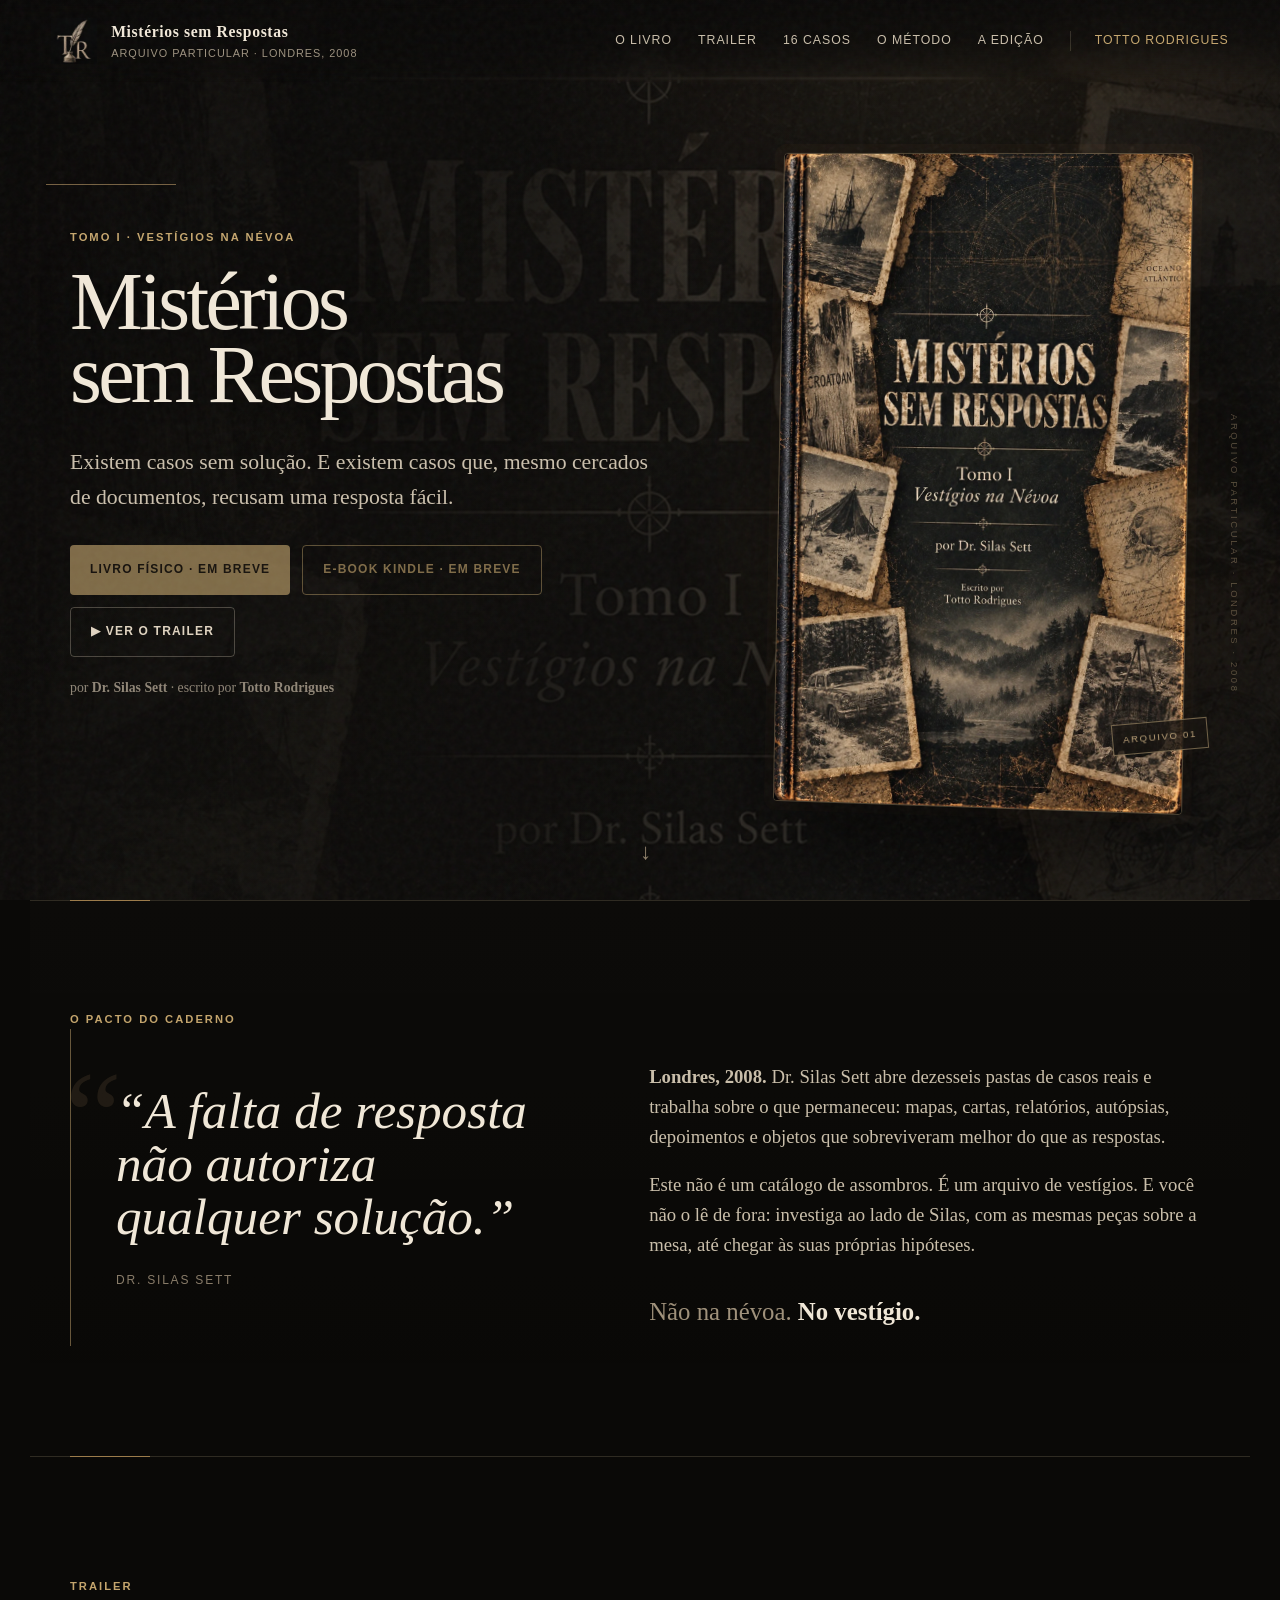
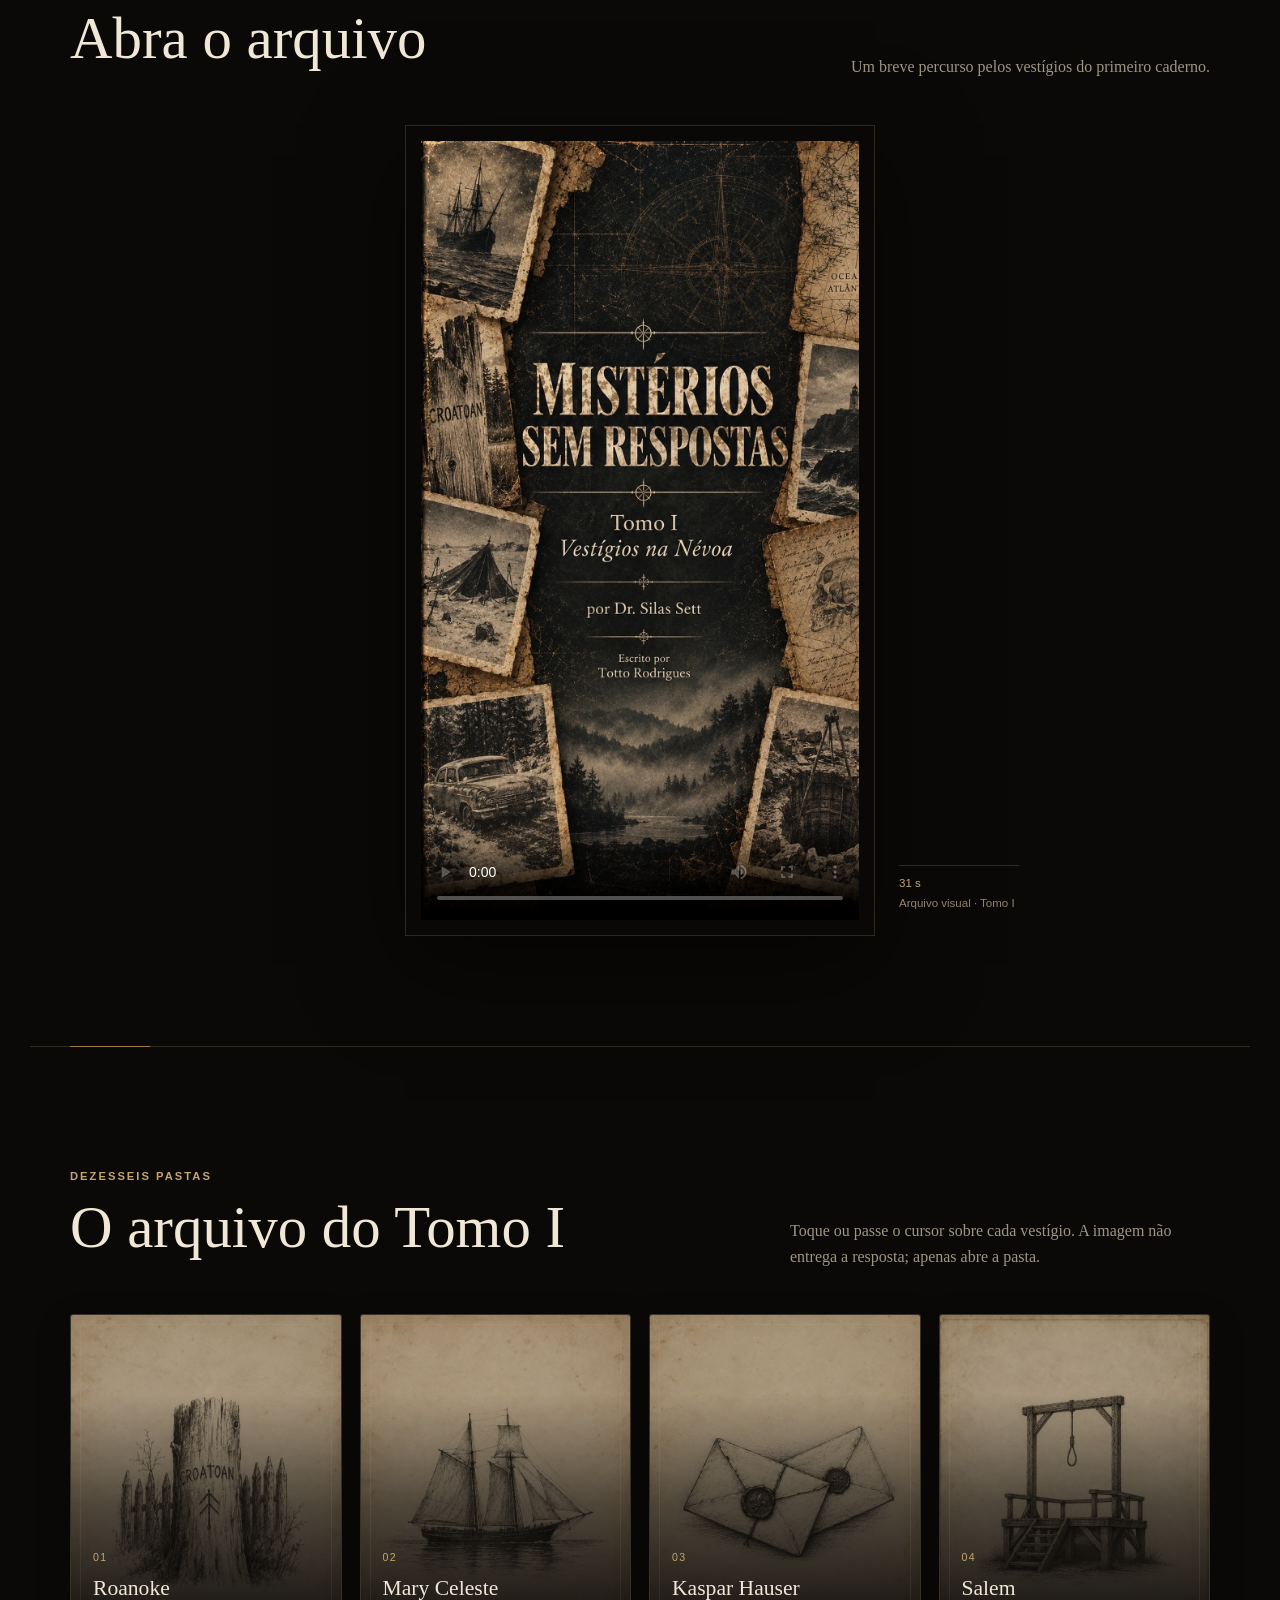
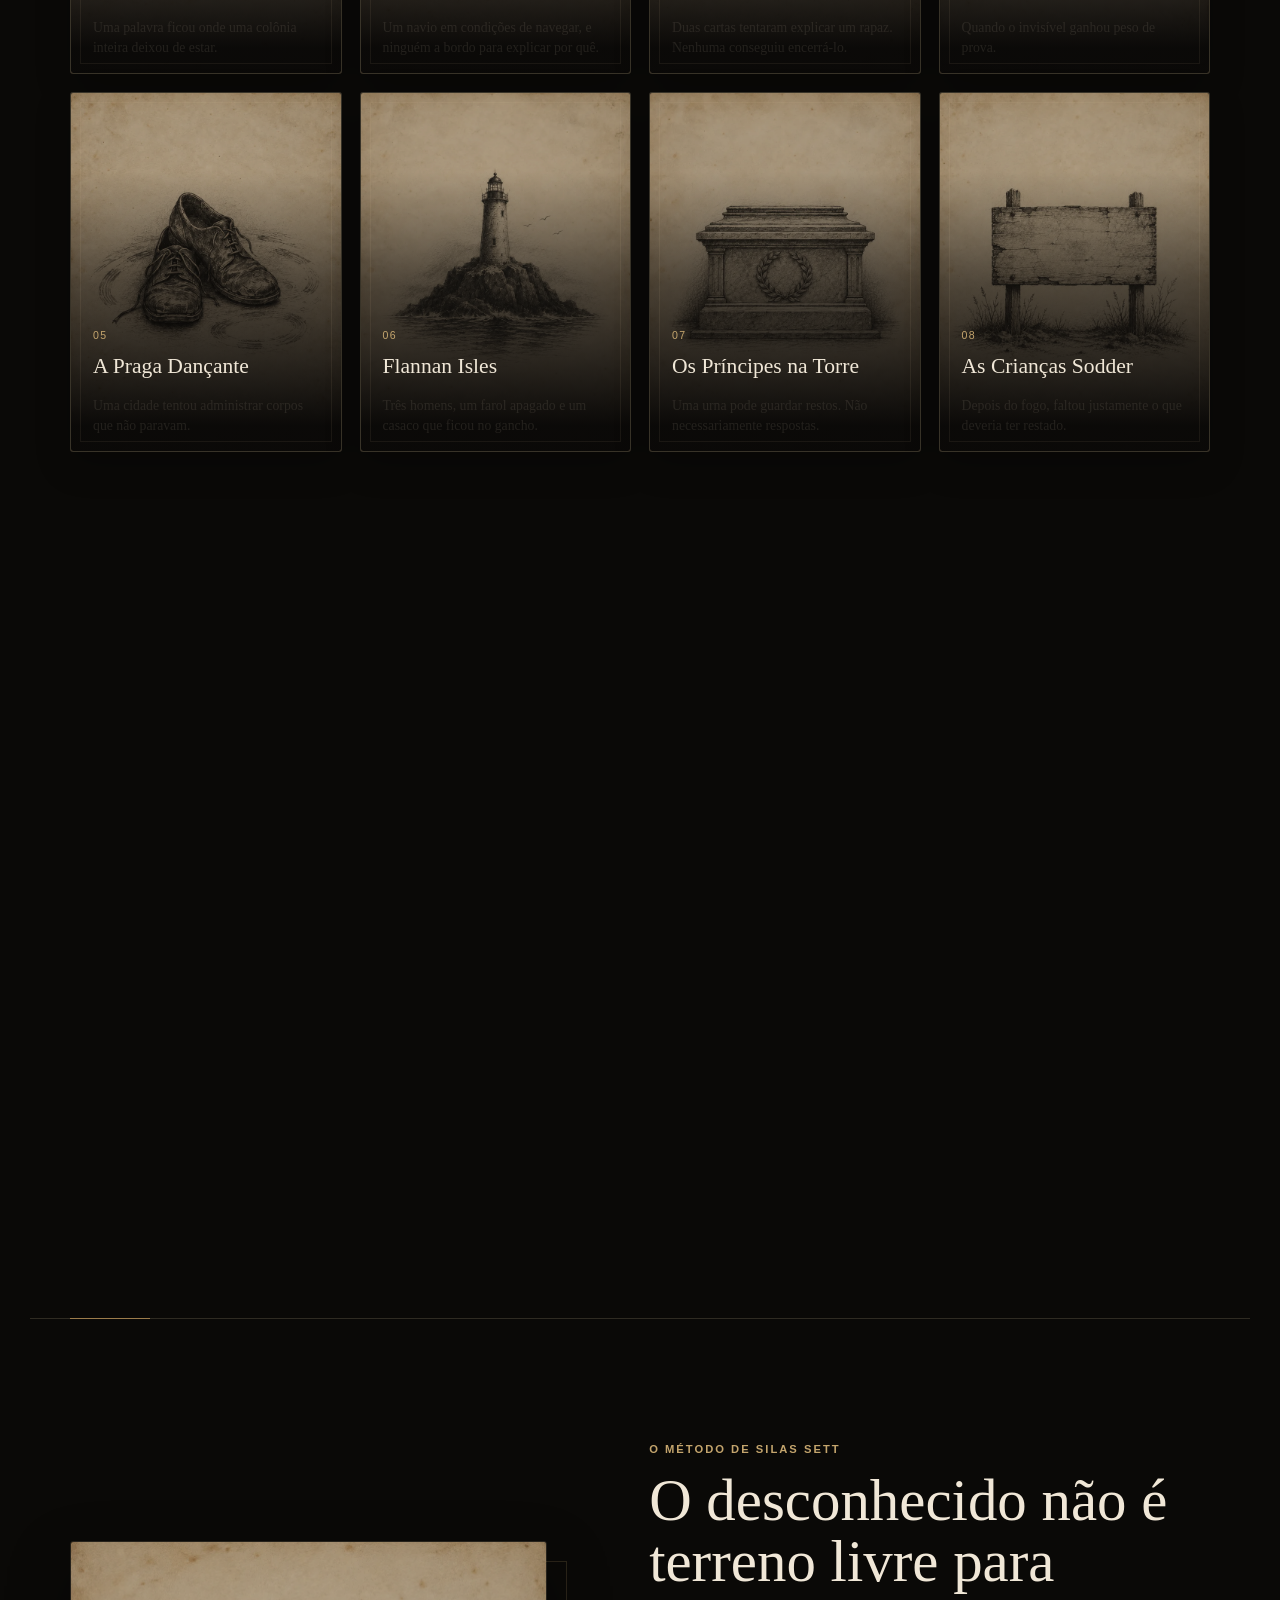
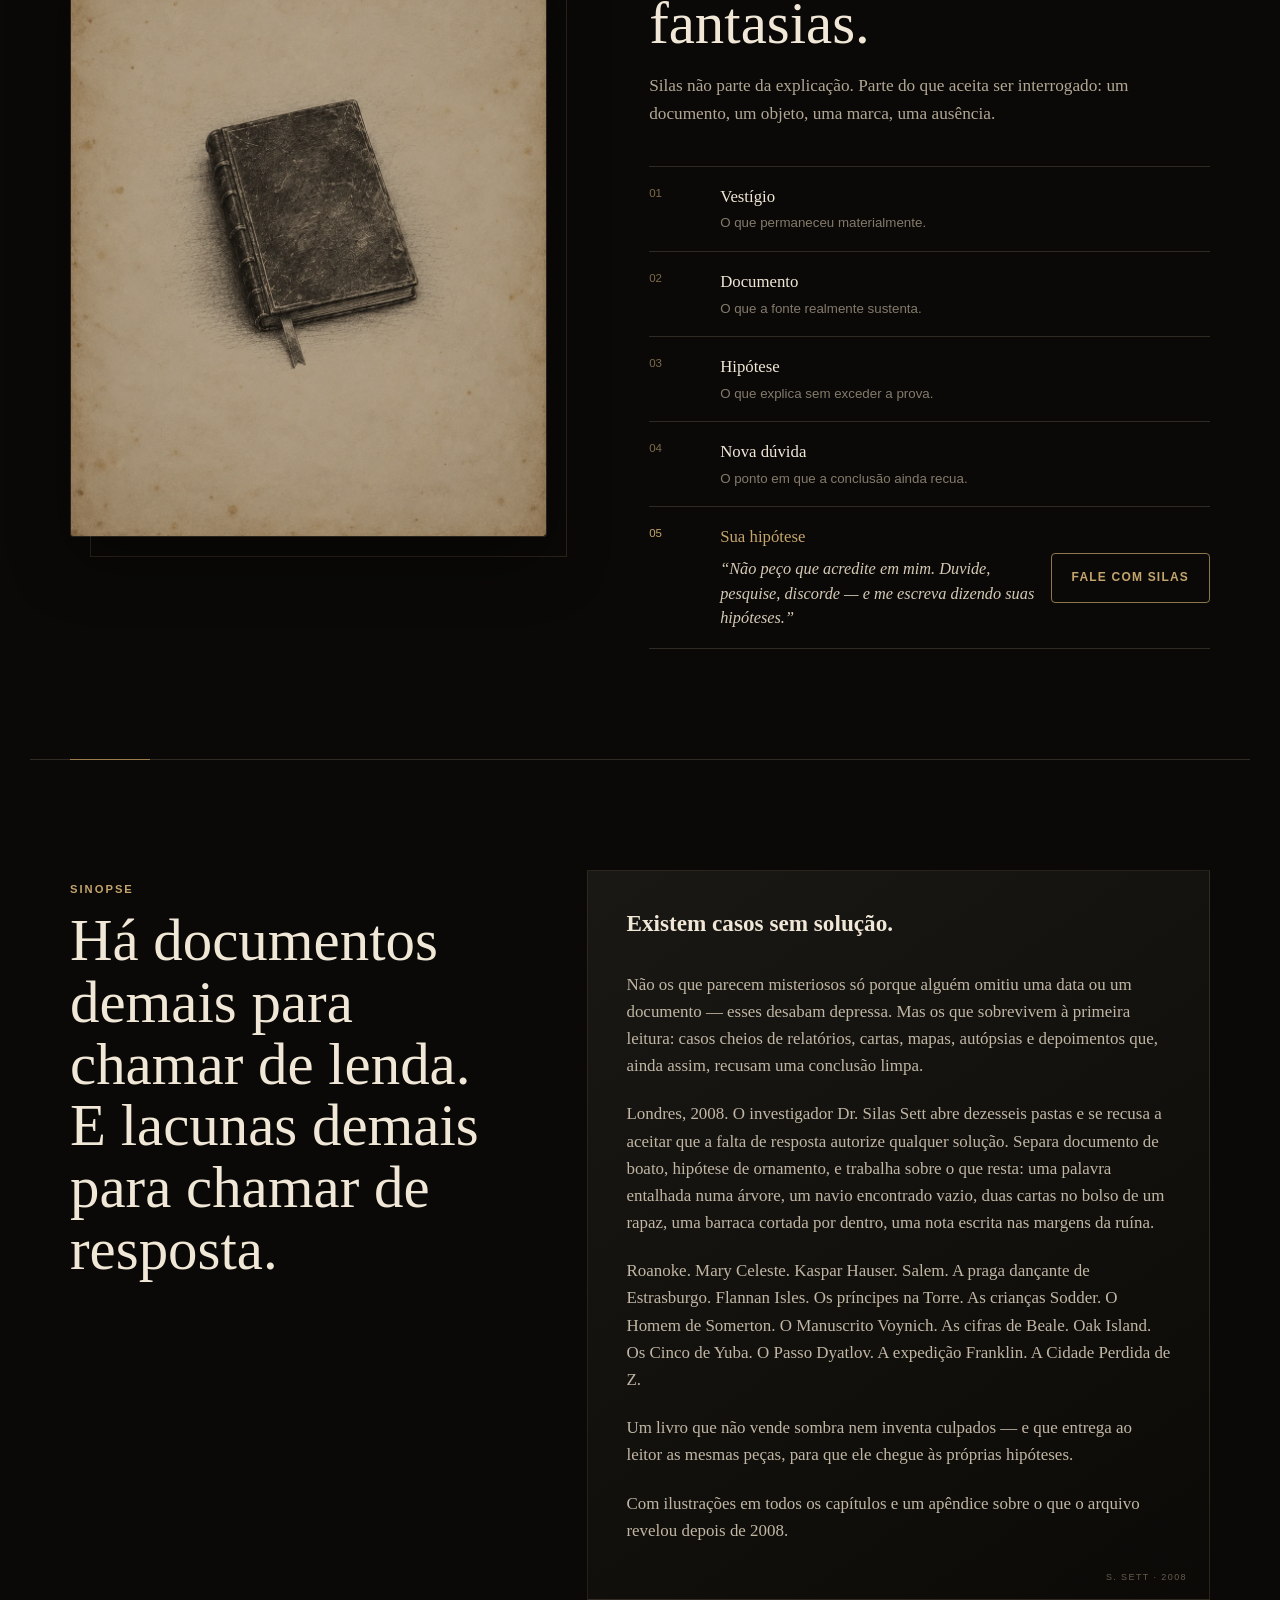
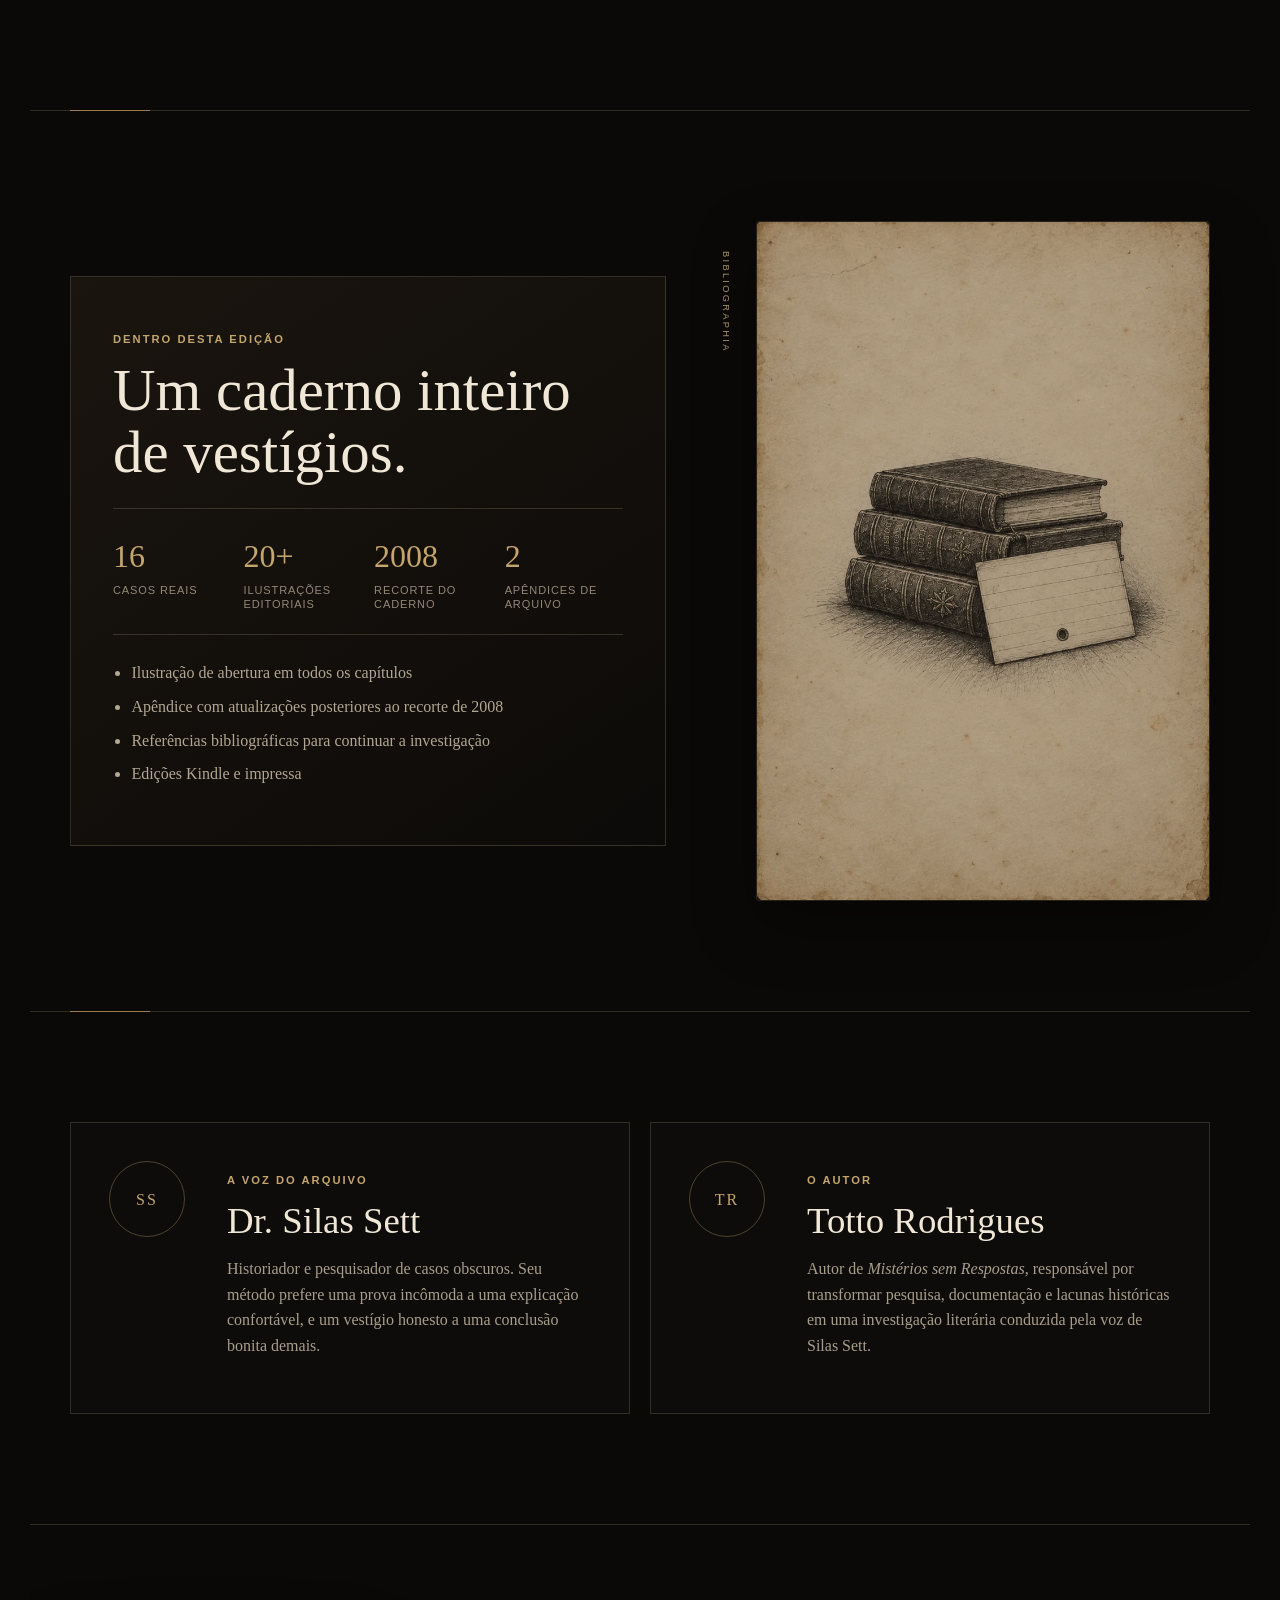
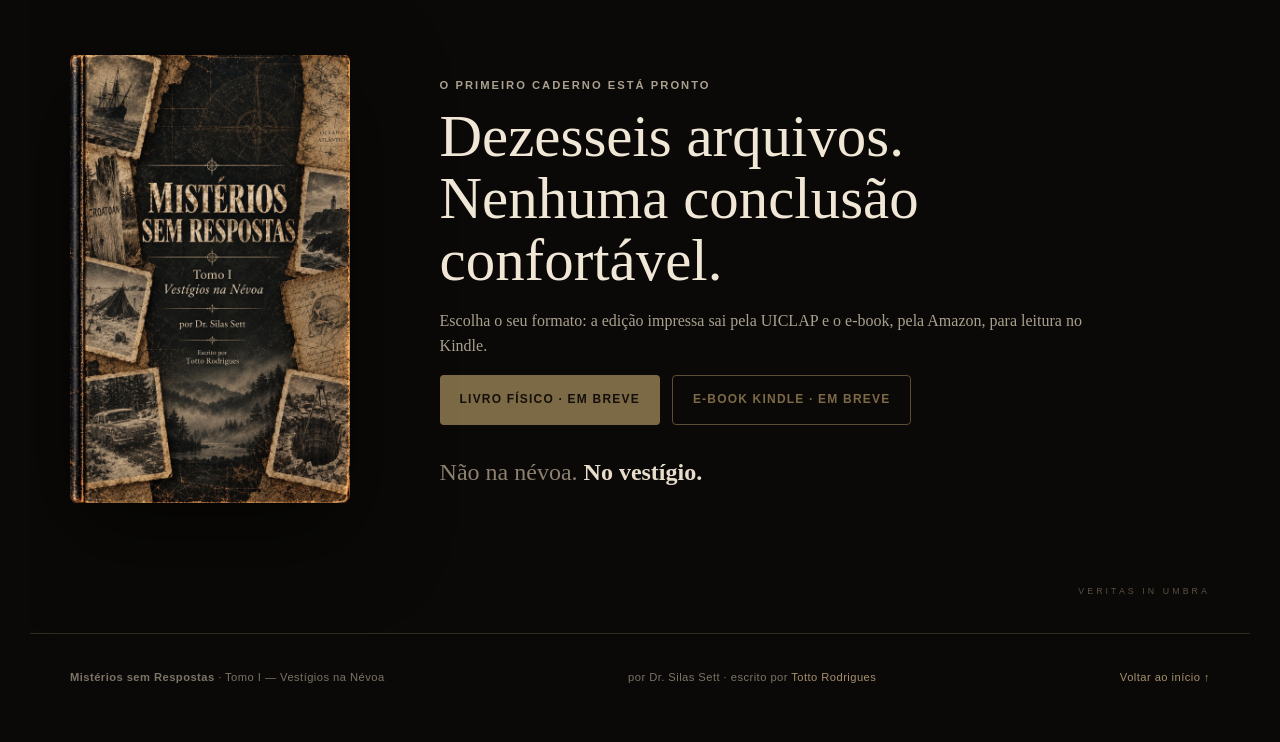
==== commit dfc42153: "Emblema TR no cabeçalho da home e de Mistérios sem Respostas - Home: emblema sempre visível; o nome " ====
--- a/misterios-sem-respostas/index.html
+++ b/misterios-sem-respostas/index.html
@@ -33,7 +33,7 @@
 .grain{pointer-events:none;position:fixed;inset:0;z-index:50;opacity:.055;mix-blend-mode:screen;background-image:url("data:image/svg+xml,%3Csvg viewBox='0 0 180 180' xmlns='http://www.w3.org/2000/svg'%3E%3Cfilter id='n'%3E%3CfeTurbulence type='fractalNoise' baseFrequency='.75' numOctaves='3' stitchTiles='stitch'/%3E%3C/filter%3E%3Crect width='100%25' height='100%25' filter='url(%23n)' opacity='.8'/%3E%3C/svg%3E")}
 a{color:inherit}.skip-link{position:absolute;left:-999px;top:0;background:#fff;color:#000;padding:.6rem 1rem;z-index:99}.skip-link:focus{left:1rem;top:1rem}
 .site-header{position:fixed;top:0;left:0;right:0;z-index:40;height:82px;display:flex;align-items:center;justify-content:space-between;padding:0 clamp(20px,4vw,70px);background:linear-gradient(to bottom,rgba(8,7,6,.92),rgba(8,7,6,.72),transparent);backdrop-filter:blur(9px)}
-.brand{display:flex;align-items:center;gap:14px;text-decoration:none}.brand-mark{width:42px;height:42px;border:1px solid rgba(218,195,156,.42);display:grid;place-items:center;border-radius:50%;font-size:.8rem;letter-spacing:.14em;color:var(--gold-2)}.brand strong{display:block;font-size:.98rem;letter-spacing:.04em}.brand small{display:block;font-family:Arial,sans-serif;color:#9c917f;font-size:.68rem;letter-spacing:.09em;text-transform:uppercase;margin-top:1px}
+.brand{display:flex;align-items:center;gap:14px;text-decoration:none}.brand-mark.brand-emblema{width:46px;height:46px;border:0;border-radius:0;mix-blend-mode:lighten}.brand-mark{width:42px;height:42px;border:1px solid rgba(218,195,156,.42);display:grid;place-items:center;border-radius:50%;font-size:.8rem;letter-spacing:.14em;color:var(--gold-2)}.brand strong{display:block;font-size:.98rem;letter-spacing:.04em}.brand small{display:block;font-family:Arial,sans-serif;color:#9c917f;font-size:.68rem;letter-spacing:.09em;text-transform:uppercase;margin-top:1px}
 .nav{display:flex;gap:26px;font-family:Arial,sans-serif;font-size:.77rem;letter-spacing:.08em;text-transform:uppercase}.nav a{text-decoration:none;color:#c8bda9;transition:.2s;white-space:nowrap}.nav a.nav-autor{color:var(--gold-2);padding-left:24px;border-left:1px solid var(--line)}.nav a:hover{color:#fff}.menu-toggle{display:none;background:none;border:1px solid var(--line);color:var(--ivory);padding:8px 12px;border-radius:9px}
 .hero{min-height:100svh;max-width:var(--max);margin:auto;padding:130px 40px 70px;display:grid;grid-template-columns:1.06fr .82fr;align-items:center;gap:7vw;position:relative}.hero-copy{padding-bottom:30px}.eyebrow,.section-kicker{font-family:Arial,sans-serif;text-transform:uppercase;letter-spacing:.18em;color:var(--gold-2);font-size:.7rem;font-weight:700}.hero h1{font-weight:400;font-size:clamp(3.4rem,6.4vw,6.3rem);line-height:.9;letter-spacing:-.045em;margin:.22em 0 .4em}.hero-lead{max-width:650px;font-size:clamp(1.14rem,1.7vw,1.5rem);color:#c9beab;margin:0 0 30px}.hero-actions{display:flex;flex-wrap:wrap;gap:12px}.button{min-height:50px;display:inline-flex;align-items:center;justify-content:center;padding:0 20px;border-radius:4px;text-decoration:none;font-family:Arial,sans-serif;font-weight:700;font-size:.75rem;text-transform:uppercase;letter-spacing:.1em;transition:.25s}.button.primary{background:var(--gold-2);color:#1a140d}.button.primary:not(.is-pending):hover{transform:translateY(-2px);background:#ddc28c}.button.ghost{border:1px solid rgba(236,222,198,.27);color:#ded2bf}.button.ghost:hover{border-color:#a98e63}.button.secondary{border:1px solid rgba(196,165,109,.7);color:var(--gold-2)}.button.secondary:not(.is-pending):hover{transform:translateY(-2px);border-color:var(--gold-2);background:rgba(196,165,109,.1)}.buy-actions{display:flex;flex-wrap:wrap;gap:12px}.button.is-pending{opacity:.62;cursor:not-allowed}.credit{font-size:.86rem;color:#8e8475;margin-top:20px}.cover-stage{position:relative;width:min(410px,86vw);justify-self:center;perspective:1000px}.cover-stage img,.final-cover img{width:100%;display:block;border-radius:4px;box-shadow:var(--shadow);position:relative;z-index:2}.cover-stage img{transform:rotateY(-3deg) rotateZ(1deg)}.cover-halo{position:absolute;inset:10% -25% -10%;background:radial-gradient(ellipse,rgba(137,98,50,.25),transparent 67%);filter:blur(20px)}.case-stamp{position:absolute;z-index:3;right:-22px;bottom:55px;border:1px solid rgba(202,174,128,.5);color:#baa077;padding:7px 10px;font-family:Arial,sans-serif;font-size:.6rem;letter-spacing:.17em;transform:rotate(-5deg);background:rgba(20,16,12,.75)}.scroll-cue{position:absolute;bottom:30px;left:50%;text-decoration:none;color:#8f806a;font-size:1.4rem;animation:float 2.2s ease-in-out infinite}@keyframes float{50%{transform:translateY(7px)}}
 .section{max-width:var(--max);margin:0 auto;padding:110px 40px;border-top:1px solid var(--line)}.section-head{display:flex;justify-content:space-between;gap:30px;align-items:end;margin-bottom:45px}.section-head h2,.method-copy h2,.synopsis h2,.edition-card h2,.authors h2,.final-copy h2{font-weight:400;font-size:clamp(2.1rem,4.6vw,4rem);line-height:1.05;margin:.18em 0}.section-head>p{max-width:420px;color:#9f9585;margin:0}
@@ -93,7 +93,7 @@
 
   <header class="site-header" id="topo">
     <a class="brand" href="#topo" aria-label="Mistérios sem Respostas — início">
-      <span class="brand-mark">SS</span>
+      <img class="brand-mark brand-emblema" src="../assets/img/icons/emblema-tr.webp" alt="" width="112" height="112">
       <span><strong>Mistérios sem Respostas</strong><small>Arquivo particular · Londres, 2008</small></span>
     </a>
     <button class="menu-toggle" type="button" aria-expanded="false" aria-controls="menu">Menu</button>
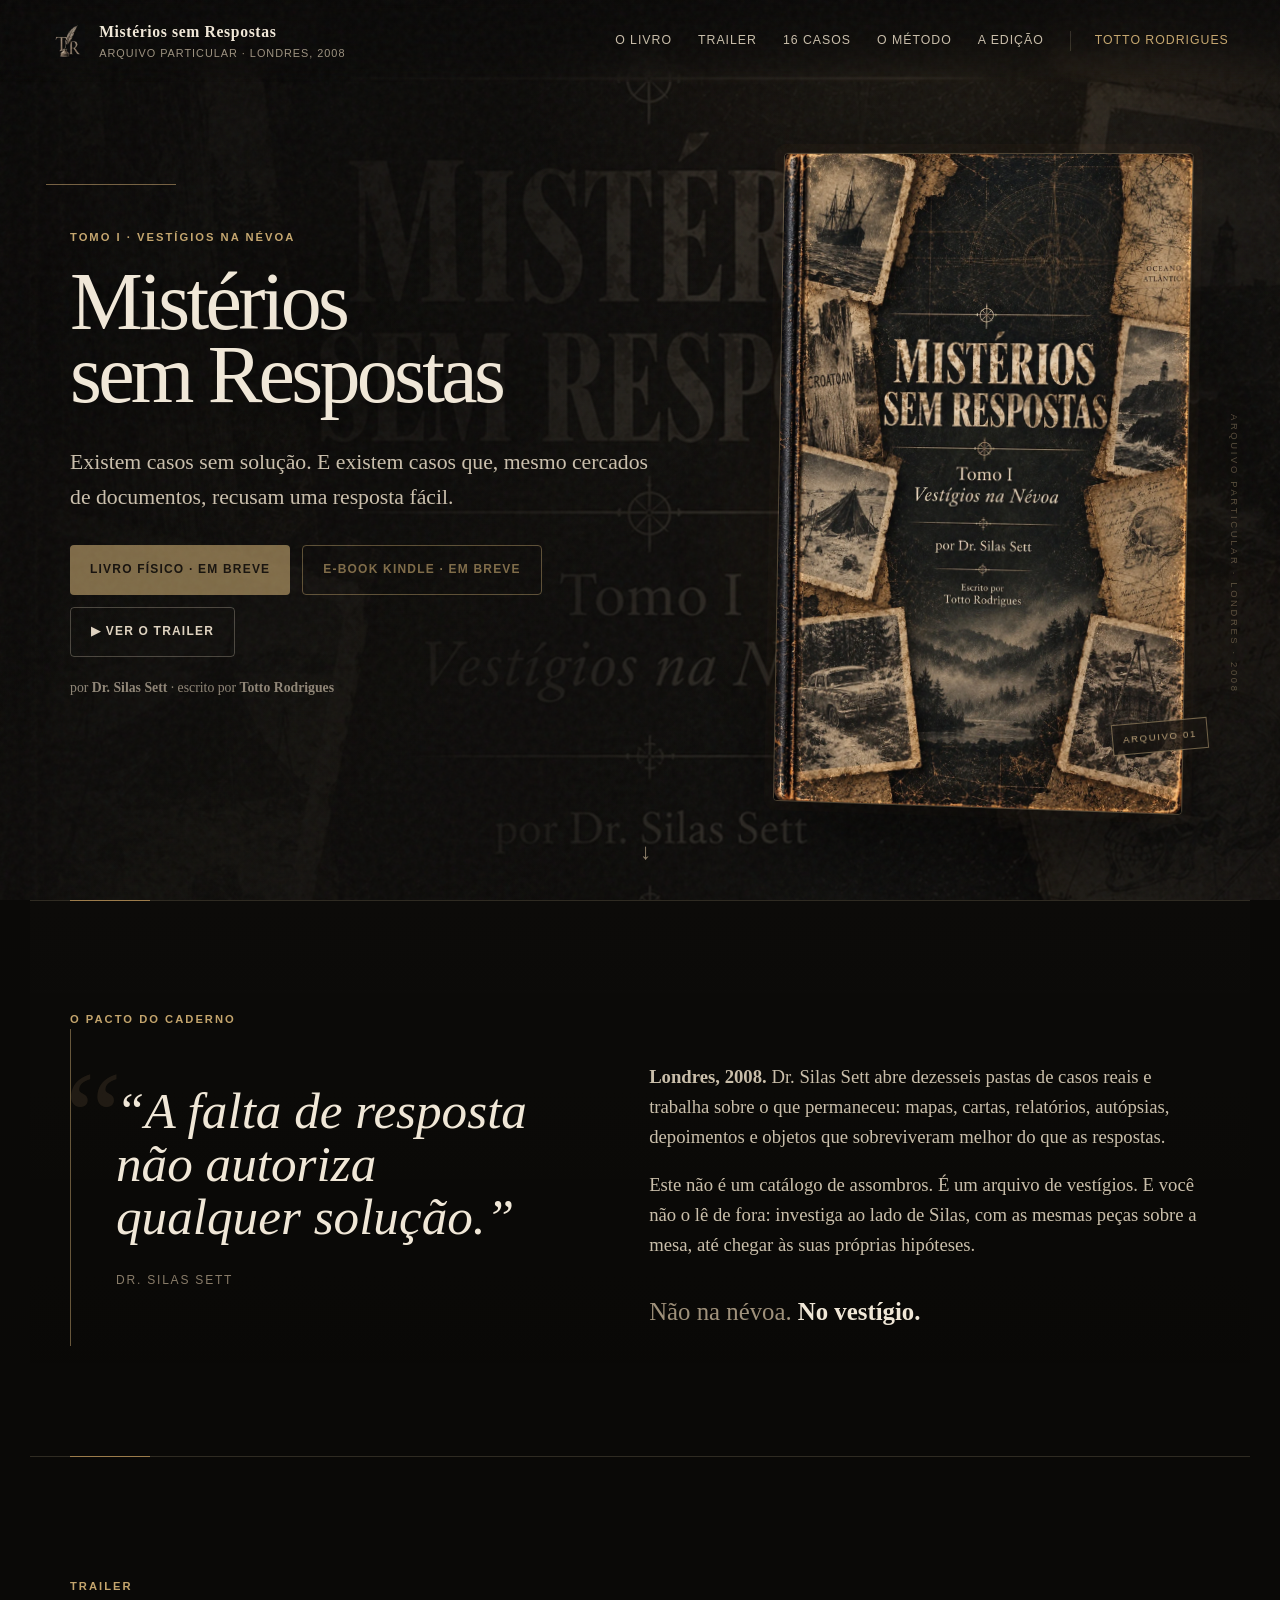
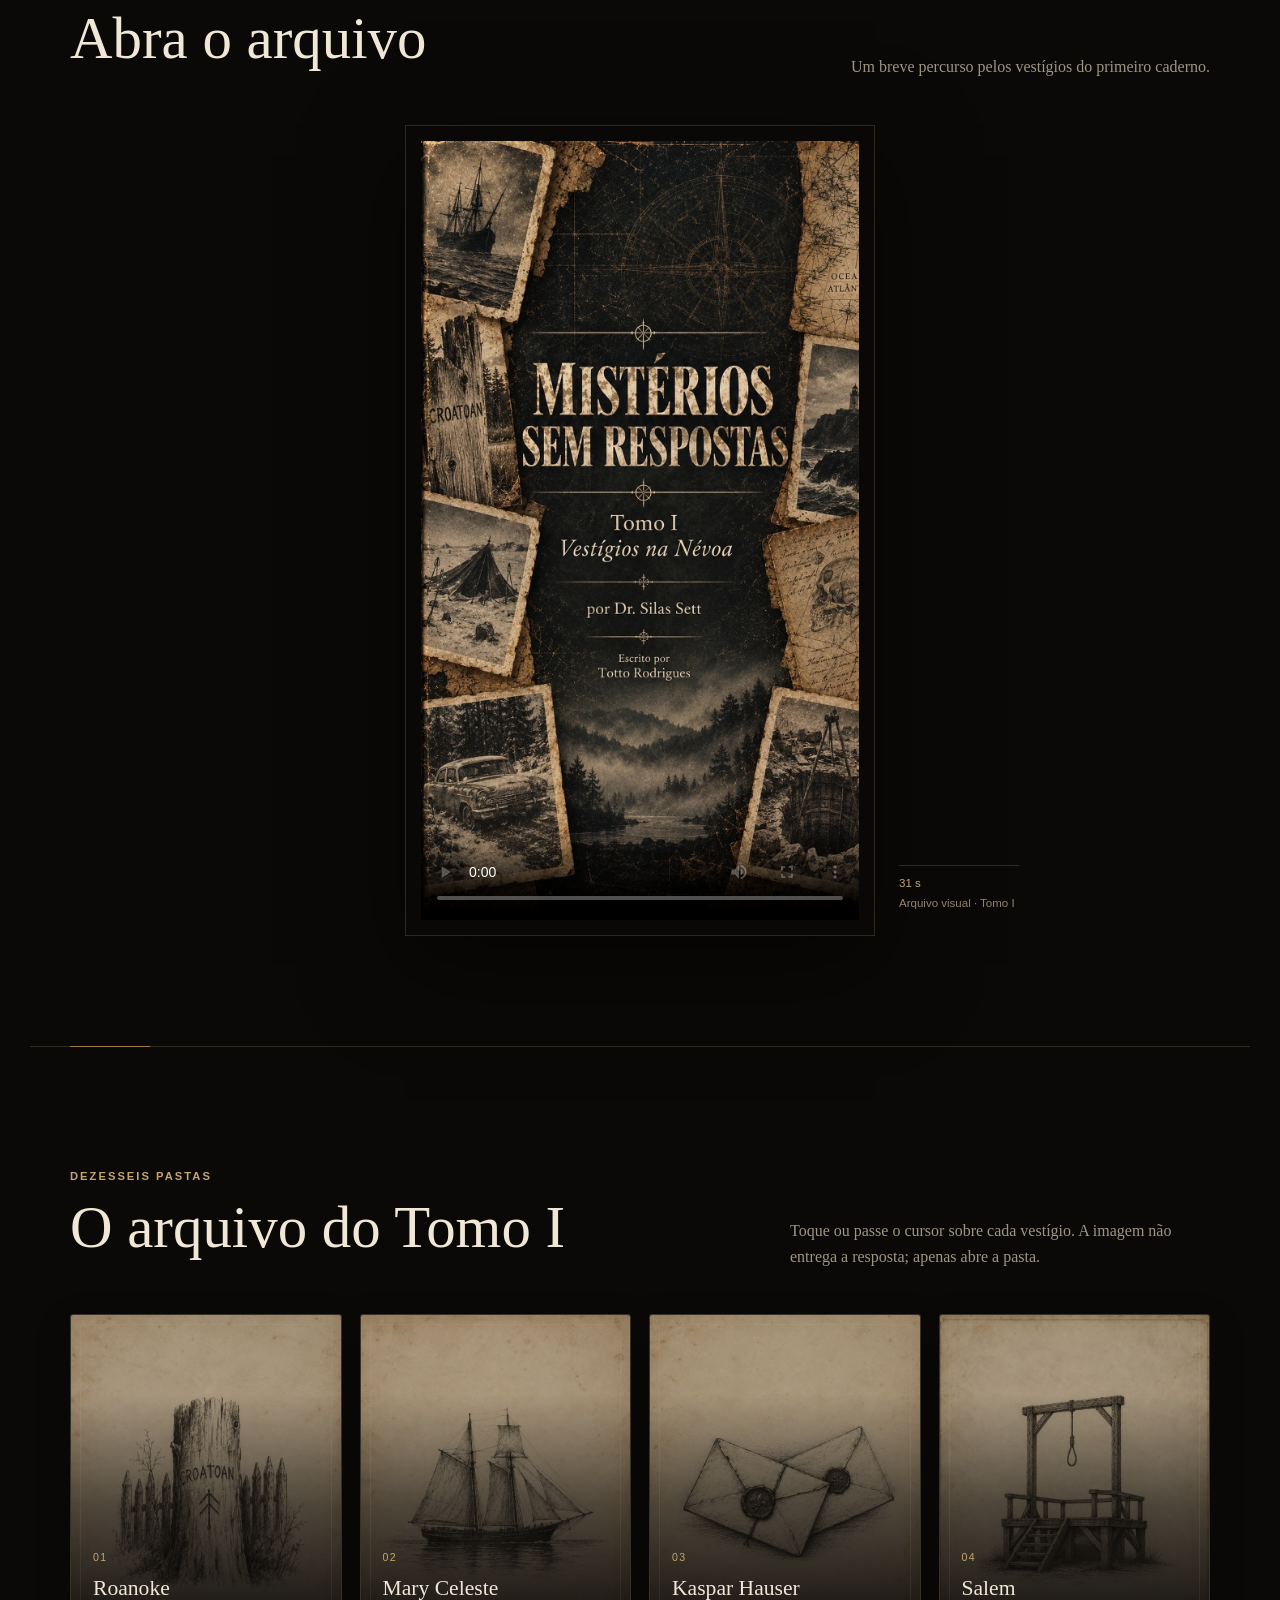
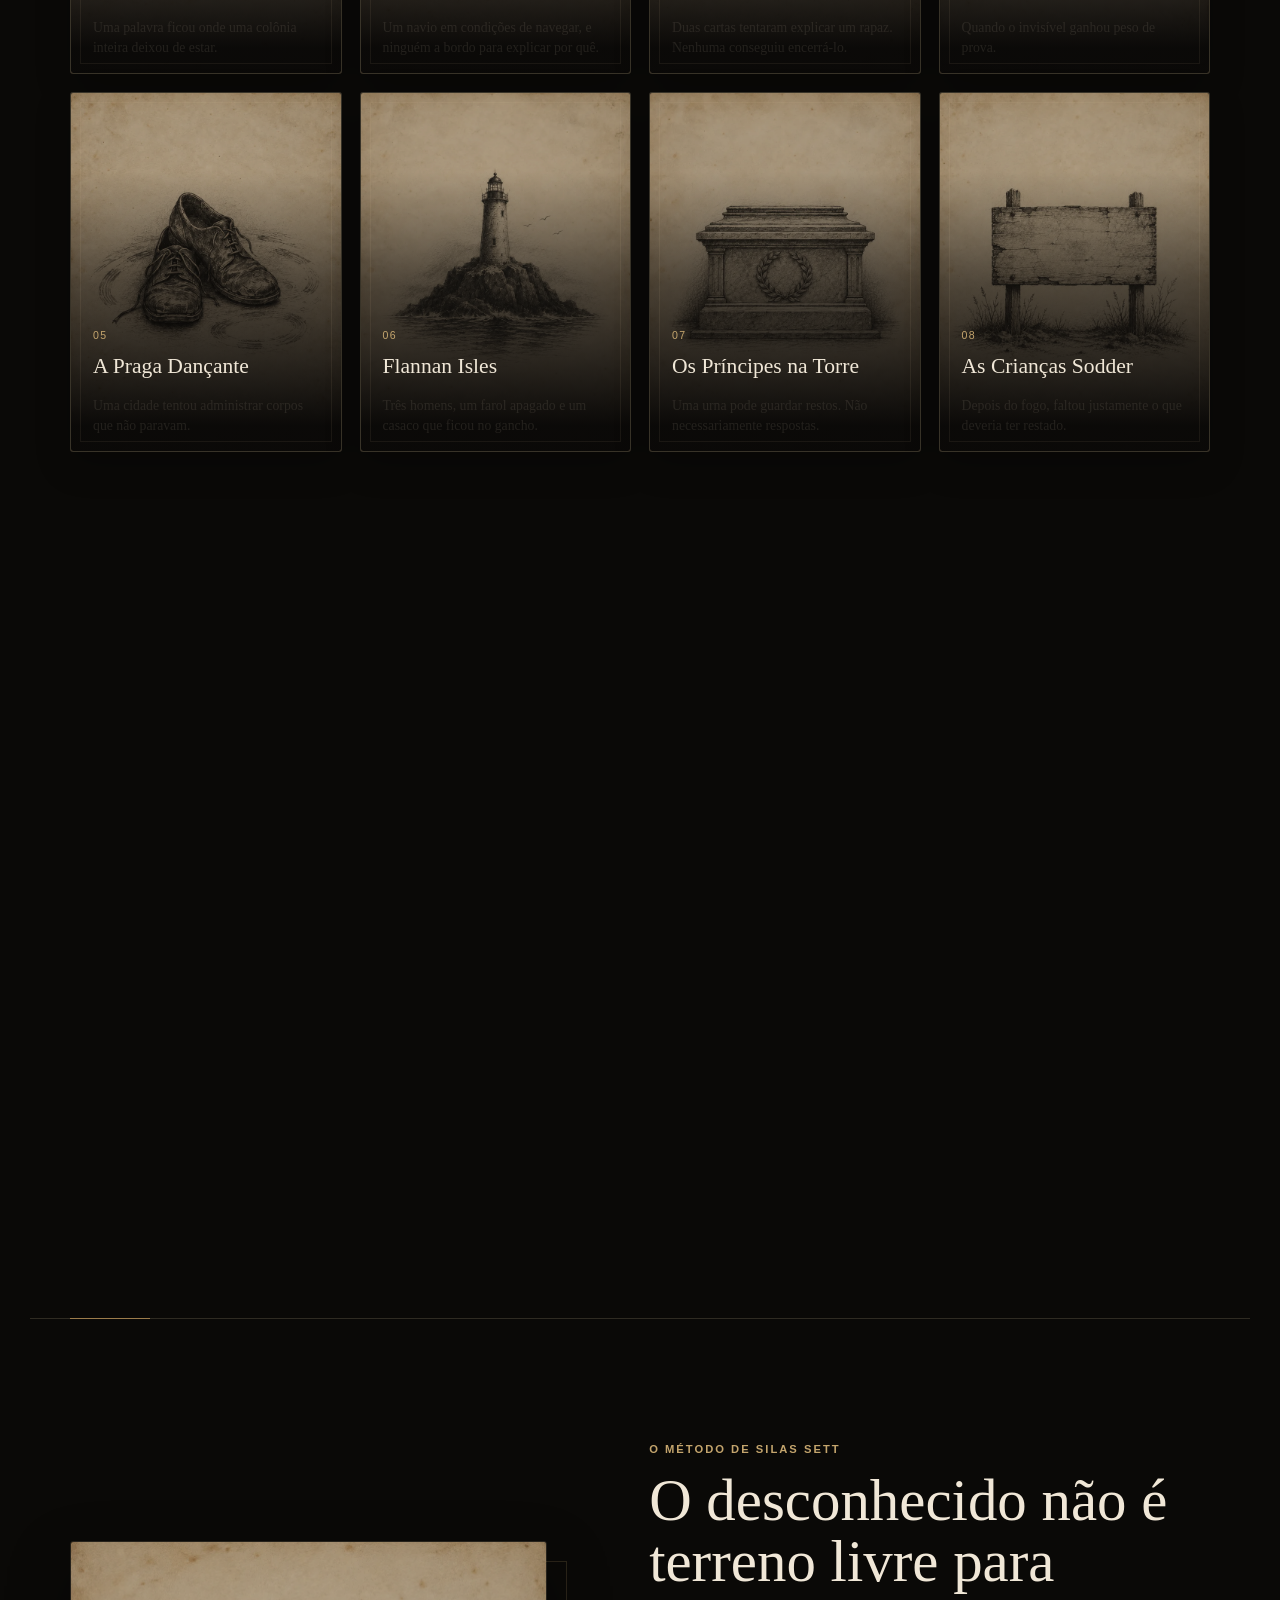
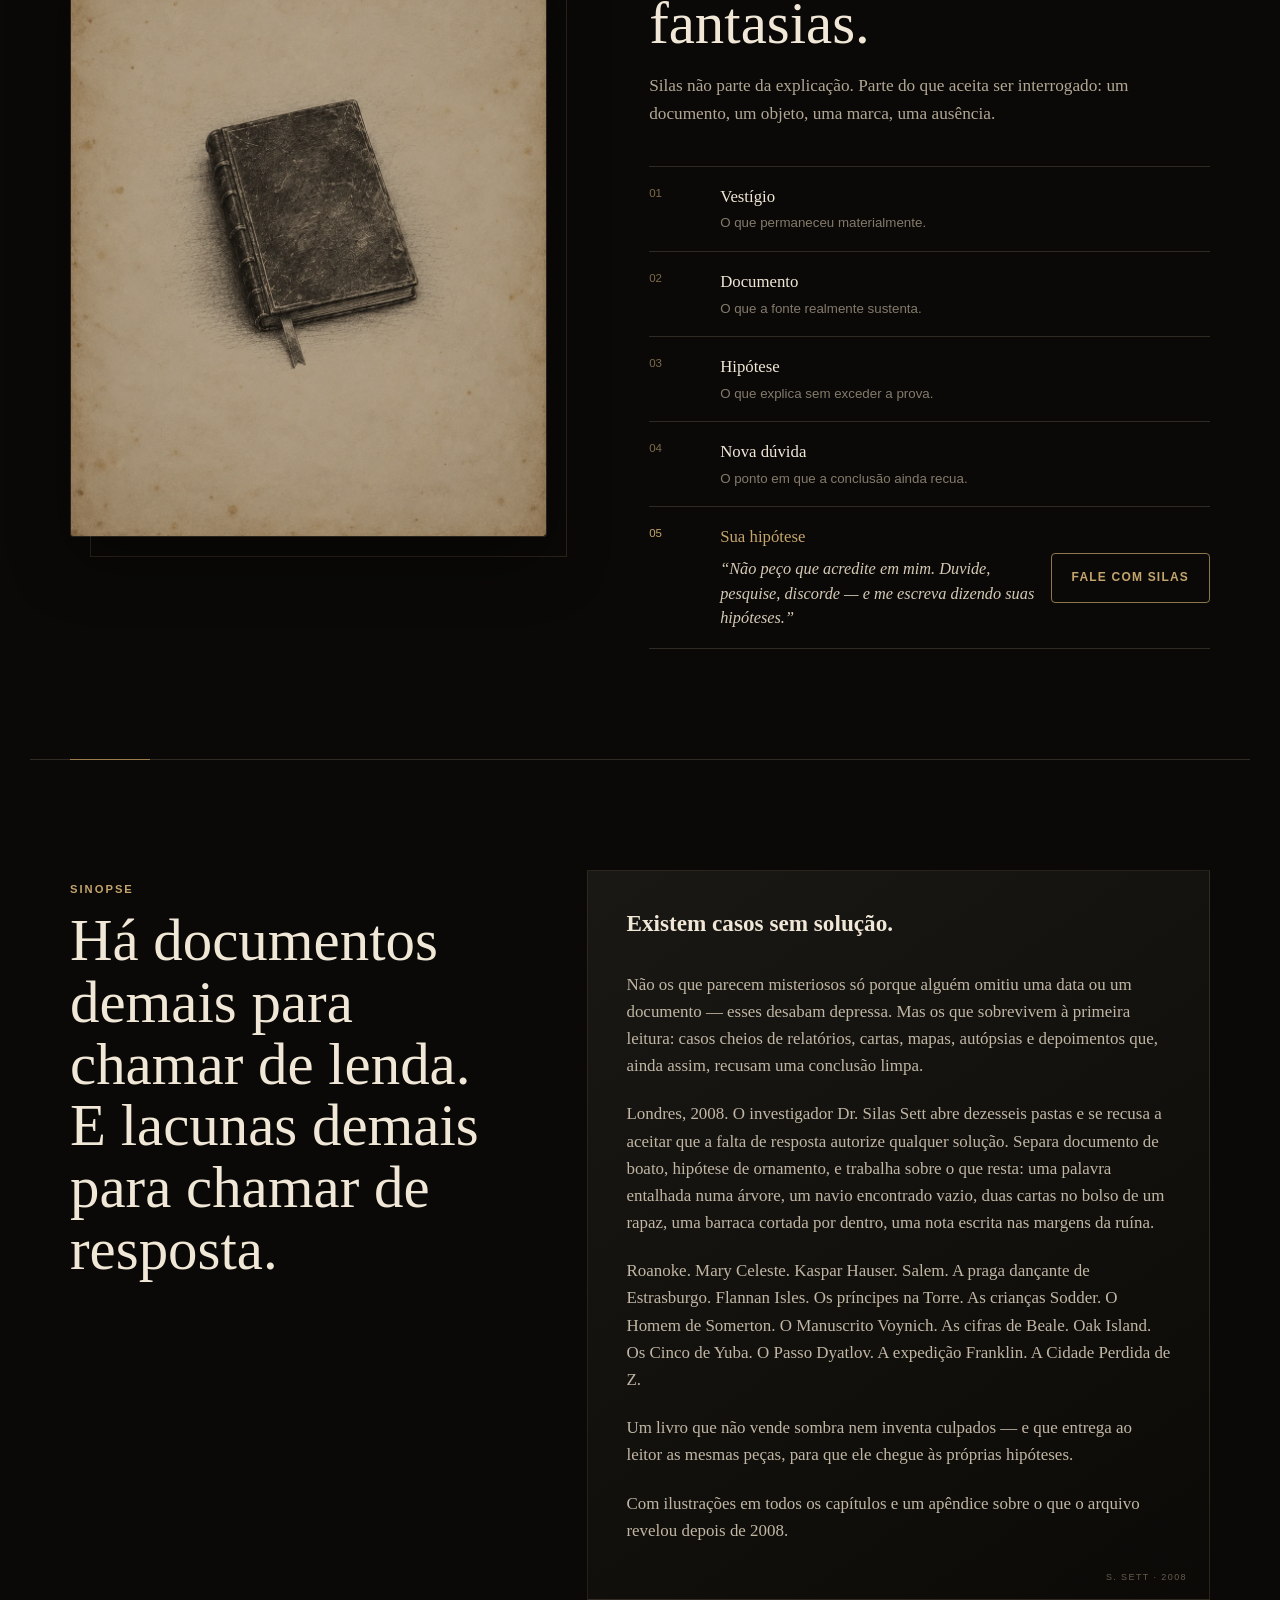
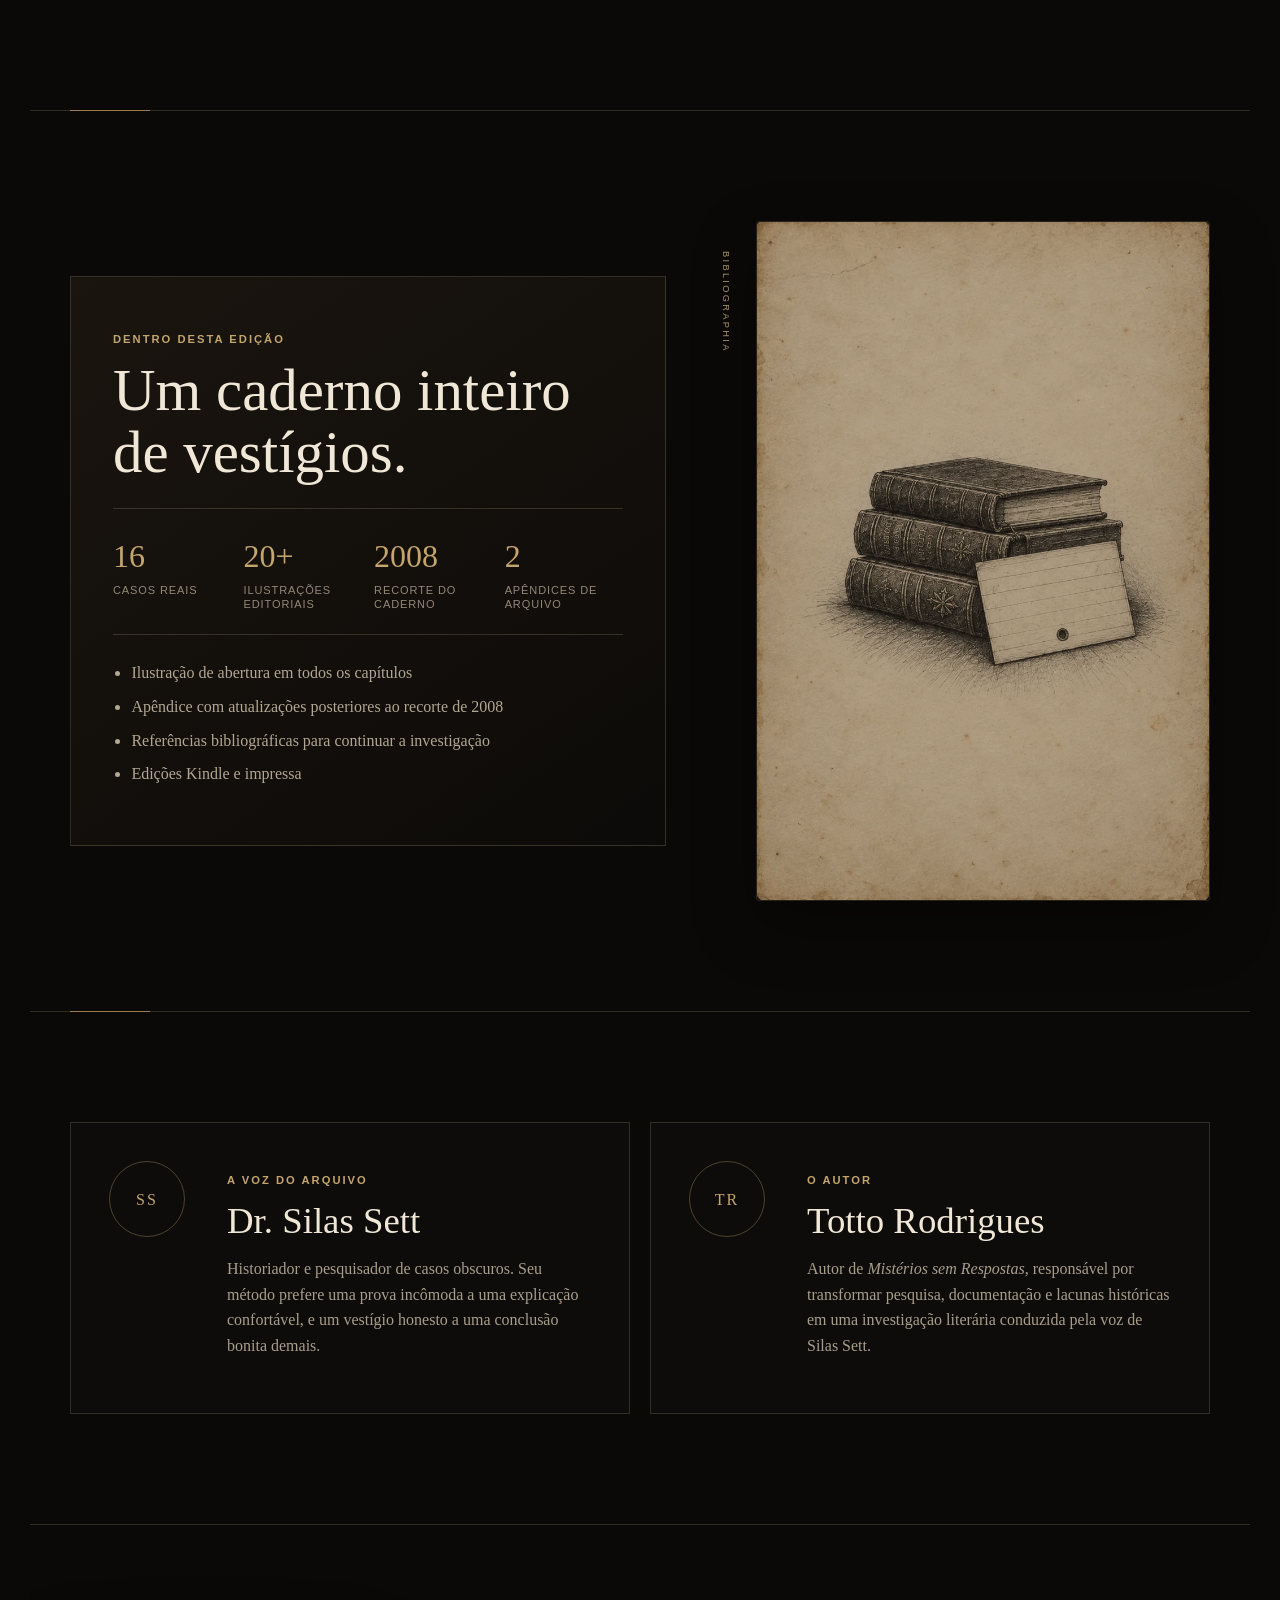
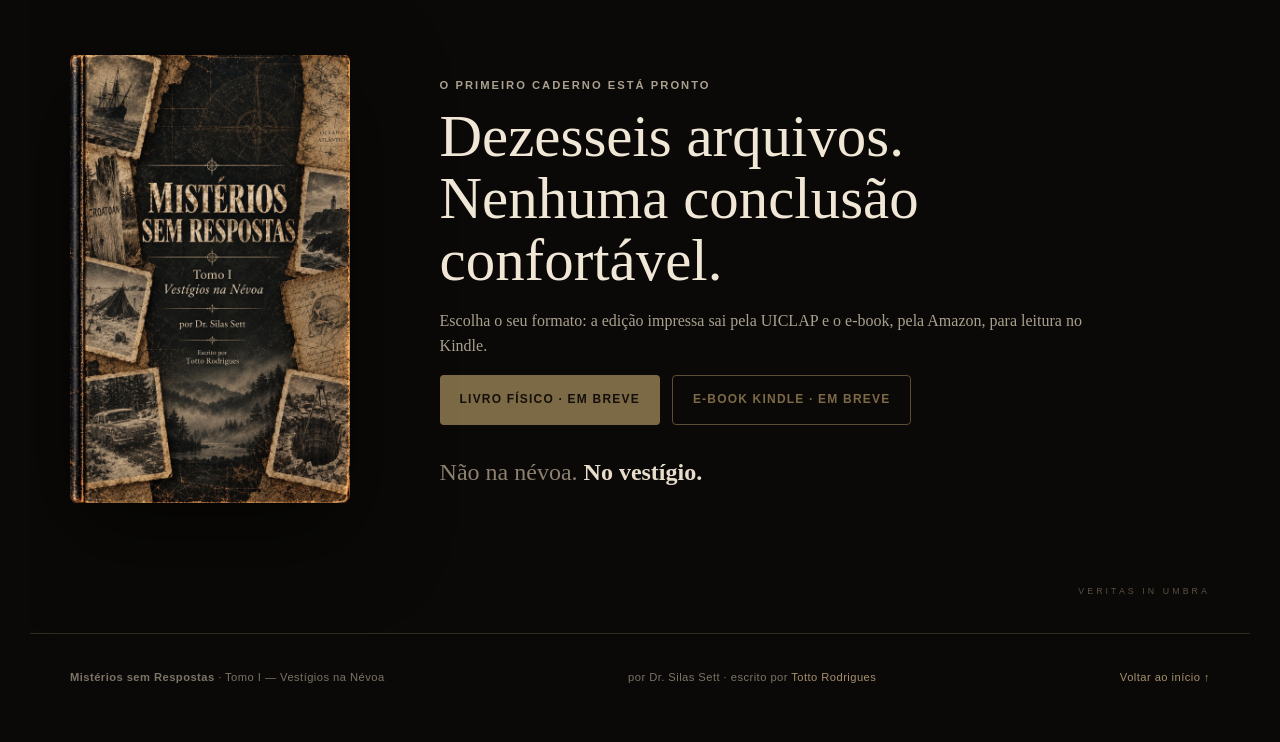
==== commit 359ad1d5: "Emblema do cabeçalho menor e à prova de cache - Emblema com 30px (home) e 34px (Mistérios), com tama" ====
--- a/misterios-sem-respostas/index.html
+++ b/misterios-sem-respostas/index.html
@@ -33,7 +33,7 @@
 .grain{pointer-events:none;position:fixed;inset:0;z-index:50;opacity:.055;mix-blend-mode:screen;background-image:url("data:image/svg+xml,%3Csvg viewBox='0 0 180 180' xmlns='http://www.w3.org/2000/svg'%3E%3Cfilter id='n'%3E%3CfeTurbulence type='fractalNoise' baseFrequency='.75' numOctaves='3' stitchTiles='stitch'/%3E%3C/filter%3E%3Crect width='100%25' height='100%25' filter='url(%23n)' opacity='.8'/%3E%3C/svg%3E")}
 a{color:inherit}.skip-link{position:absolute;left:-999px;top:0;background:#fff;color:#000;padding:.6rem 1rem;z-index:99}.skip-link:focus{left:1rem;top:1rem}
 .site-header{position:fixed;top:0;left:0;right:0;z-index:40;height:82px;display:flex;align-items:center;justify-content:space-between;padding:0 clamp(20px,4vw,70px);background:linear-gradient(to bottom,rgba(8,7,6,.92),rgba(8,7,6,.72),transparent);backdrop-filter:blur(9px)}
-.brand{display:flex;align-items:center;gap:14px;text-decoration:none}.brand-mark.brand-emblema{width:46px;height:46px;border:0;border-radius:0;mix-blend-mode:lighten}.brand-mark{width:42px;height:42px;border:1px solid rgba(218,195,156,.42);display:grid;place-items:center;border-radius:50%;font-size:.8rem;letter-spacing:.14em;color:var(--gold-2)}.brand strong{display:block;font-size:.98rem;letter-spacing:.04em}.brand small{display:block;font-family:Arial,sans-serif;color:#9c917f;font-size:.68rem;letter-spacing:.09em;text-transform:uppercase;margin-top:1px}
+.brand{display:flex;align-items:center;gap:14px;text-decoration:none}.brand-mark.brand-emblema{width:34px;height:34px;opacity:.9;border:0;border-radius:0;mix-blend-mode:lighten}.brand-mark{width:42px;height:42px;border:1px solid rgba(218,195,156,.42);display:grid;place-items:center;border-radius:50%;font-size:.8rem;letter-spacing:.14em;color:var(--gold-2)}.brand strong{display:block;font-size:.98rem;letter-spacing:.04em}.brand small{display:block;font-family:Arial,sans-serif;color:#9c917f;font-size:.68rem;letter-spacing:.09em;text-transform:uppercase;margin-top:1px}
 .nav{display:flex;gap:26px;font-family:Arial,sans-serif;font-size:.77rem;letter-spacing:.08em;text-transform:uppercase}.nav a{text-decoration:none;color:#c8bda9;transition:.2s;white-space:nowrap}.nav a.nav-autor{color:var(--gold-2);padding-left:24px;border-left:1px solid var(--line)}.nav a:hover{color:#fff}.menu-toggle{display:none;background:none;border:1px solid var(--line);color:var(--ivory);padding:8px 12px;border-radius:9px}
 .hero{min-height:100svh;max-width:var(--max);margin:auto;padding:130px 40px 70px;display:grid;grid-template-columns:1.06fr .82fr;align-items:center;gap:7vw;position:relative}.hero-copy{padding-bottom:30px}.eyebrow,.section-kicker{font-family:Arial,sans-serif;text-transform:uppercase;letter-spacing:.18em;color:var(--gold-2);font-size:.7rem;font-weight:700}.hero h1{font-weight:400;font-size:clamp(3.4rem,6.4vw,6.3rem);line-height:.9;letter-spacing:-.045em;margin:.22em 0 .4em}.hero-lead{max-width:650px;font-size:clamp(1.14rem,1.7vw,1.5rem);color:#c9beab;margin:0 0 30px}.hero-actions{display:flex;flex-wrap:wrap;gap:12px}.button{min-height:50px;display:inline-flex;align-items:center;justify-content:center;padding:0 20px;border-radius:4px;text-decoration:none;font-family:Arial,sans-serif;font-weight:700;font-size:.75rem;text-transform:uppercase;letter-spacing:.1em;transition:.25s}.button.primary{background:var(--gold-2);color:#1a140d}.button.primary:not(.is-pending):hover{transform:translateY(-2px);background:#ddc28c}.button.ghost{border:1px solid rgba(236,222,198,.27);color:#ded2bf}.button.ghost:hover{border-color:#a98e63}.button.secondary{border:1px solid rgba(196,165,109,.7);color:var(--gold-2)}.button.secondary:not(.is-pending):hover{transform:translateY(-2px);border-color:var(--gold-2);background:rgba(196,165,109,.1)}.buy-actions{display:flex;flex-wrap:wrap;gap:12px}.button.is-pending{opacity:.62;cursor:not-allowed}.credit{font-size:.86rem;color:#8e8475;margin-top:20px}.cover-stage{position:relative;width:min(410px,86vw);justify-self:center;perspective:1000px}.cover-stage img,.final-cover img{width:100%;display:block;border-radius:4px;box-shadow:var(--shadow);position:relative;z-index:2}.cover-stage img{transform:rotateY(-3deg) rotateZ(1deg)}.cover-halo{position:absolute;inset:10% -25% -10%;background:radial-gradient(ellipse,rgba(137,98,50,.25),transparent 67%);filter:blur(20px)}.case-stamp{position:absolute;z-index:3;right:-22px;bottom:55px;border:1px solid rgba(202,174,128,.5);color:#baa077;padding:7px 10px;font-family:Arial,sans-serif;font-size:.6rem;letter-spacing:.17em;transform:rotate(-5deg);background:rgba(20,16,12,.75)}.scroll-cue{position:absolute;bottom:30px;left:50%;text-decoration:none;color:#8f806a;font-size:1.4rem;animation:float 2.2s ease-in-out infinite}@keyframes float{50%{transform:translateY(7px)}}
 .section{max-width:var(--max);margin:0 auto;padding:110px 40px;border-top:1px solid var(--line)}.section-head{display:flex;justify-content:space-between;gap:30px;align-items:end;margin-bottom:45px}.section-head h2,.method-copy h2,.synopsis h2,.edition-card h2,.authors h2,.final-copy h2{font-weight:400;font-size:clamp(2.1rem,4.6vw,4rem);line-height:1.05;margin:.18em 0}.section-head>p{max-width:420px;color:#9f9585;margin:0}
@@ -93,7 +93,7 @@
 
   <header class="site-header" id="topo">
     <a class="brand" href="#topo" aria-label="Mistérios sem Respostas — início">
-      <img class="brand-mark brand-emblema" src="../assets/img/icons/emblema-tr.webp" alt="" width="112" height="112">
+      <img class="brand-mark brand-emblema" src="../assets/img/icons/emblema-tr.webp" alt="" width="34" height="34">
       <span><strong>Mistérios sem Respostas</strong><small>Arquivo particular · Londres, 2008</small></span>
     </a>
     <button class="menu-toggle" type="button" aria-expanded="false" aria-controls="menu">Menu</button>
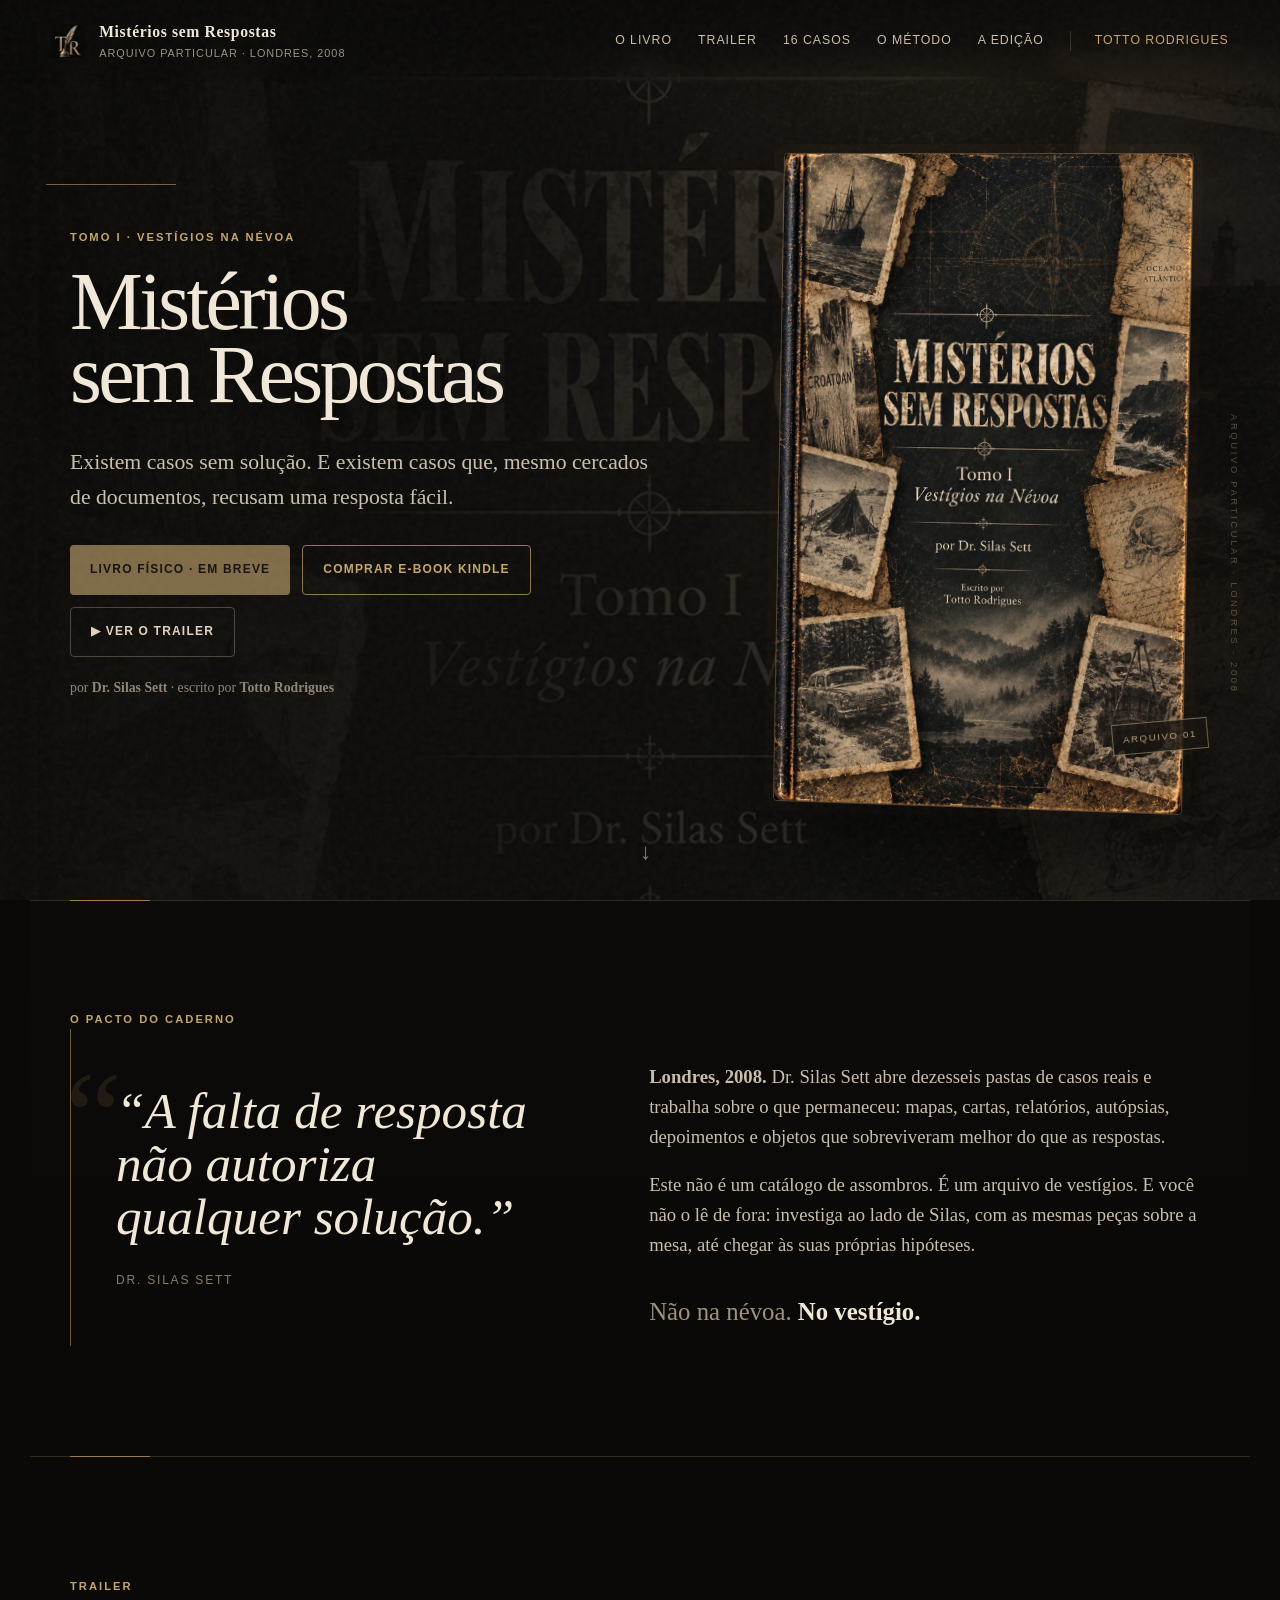
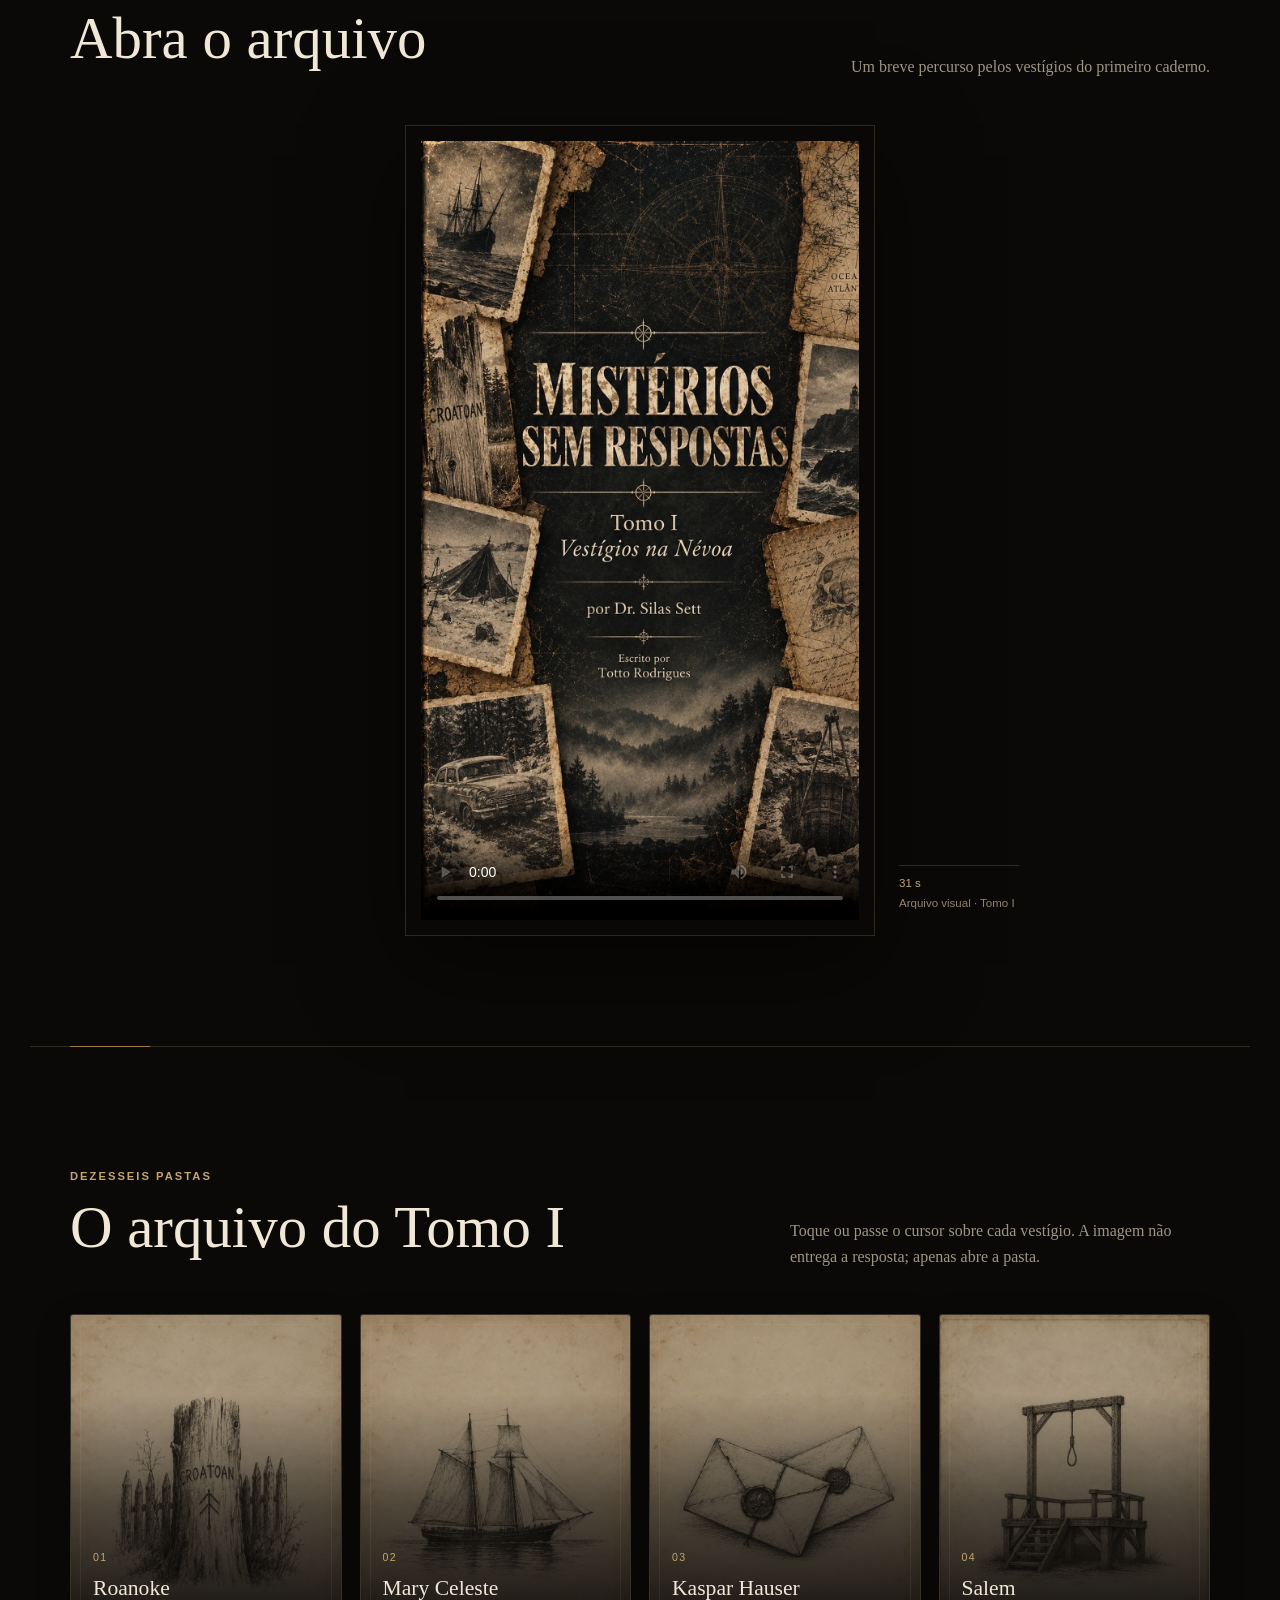
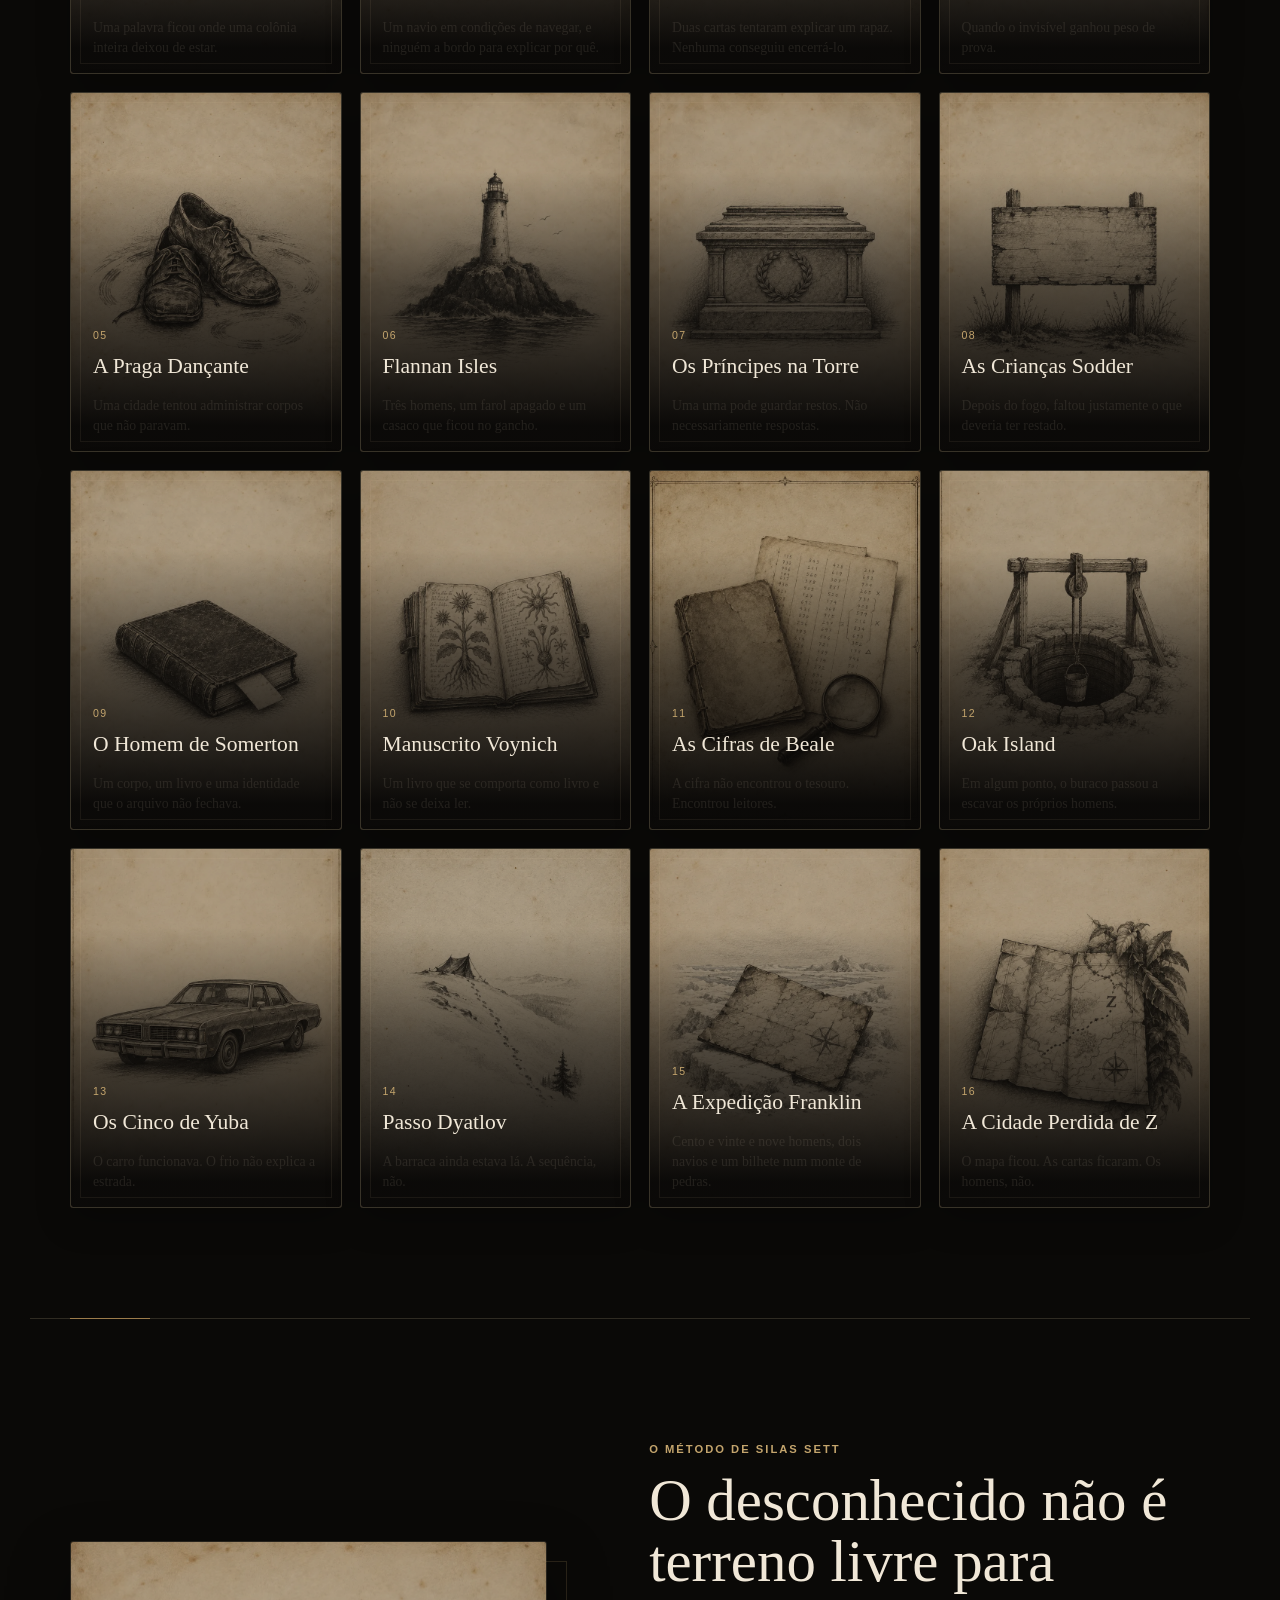
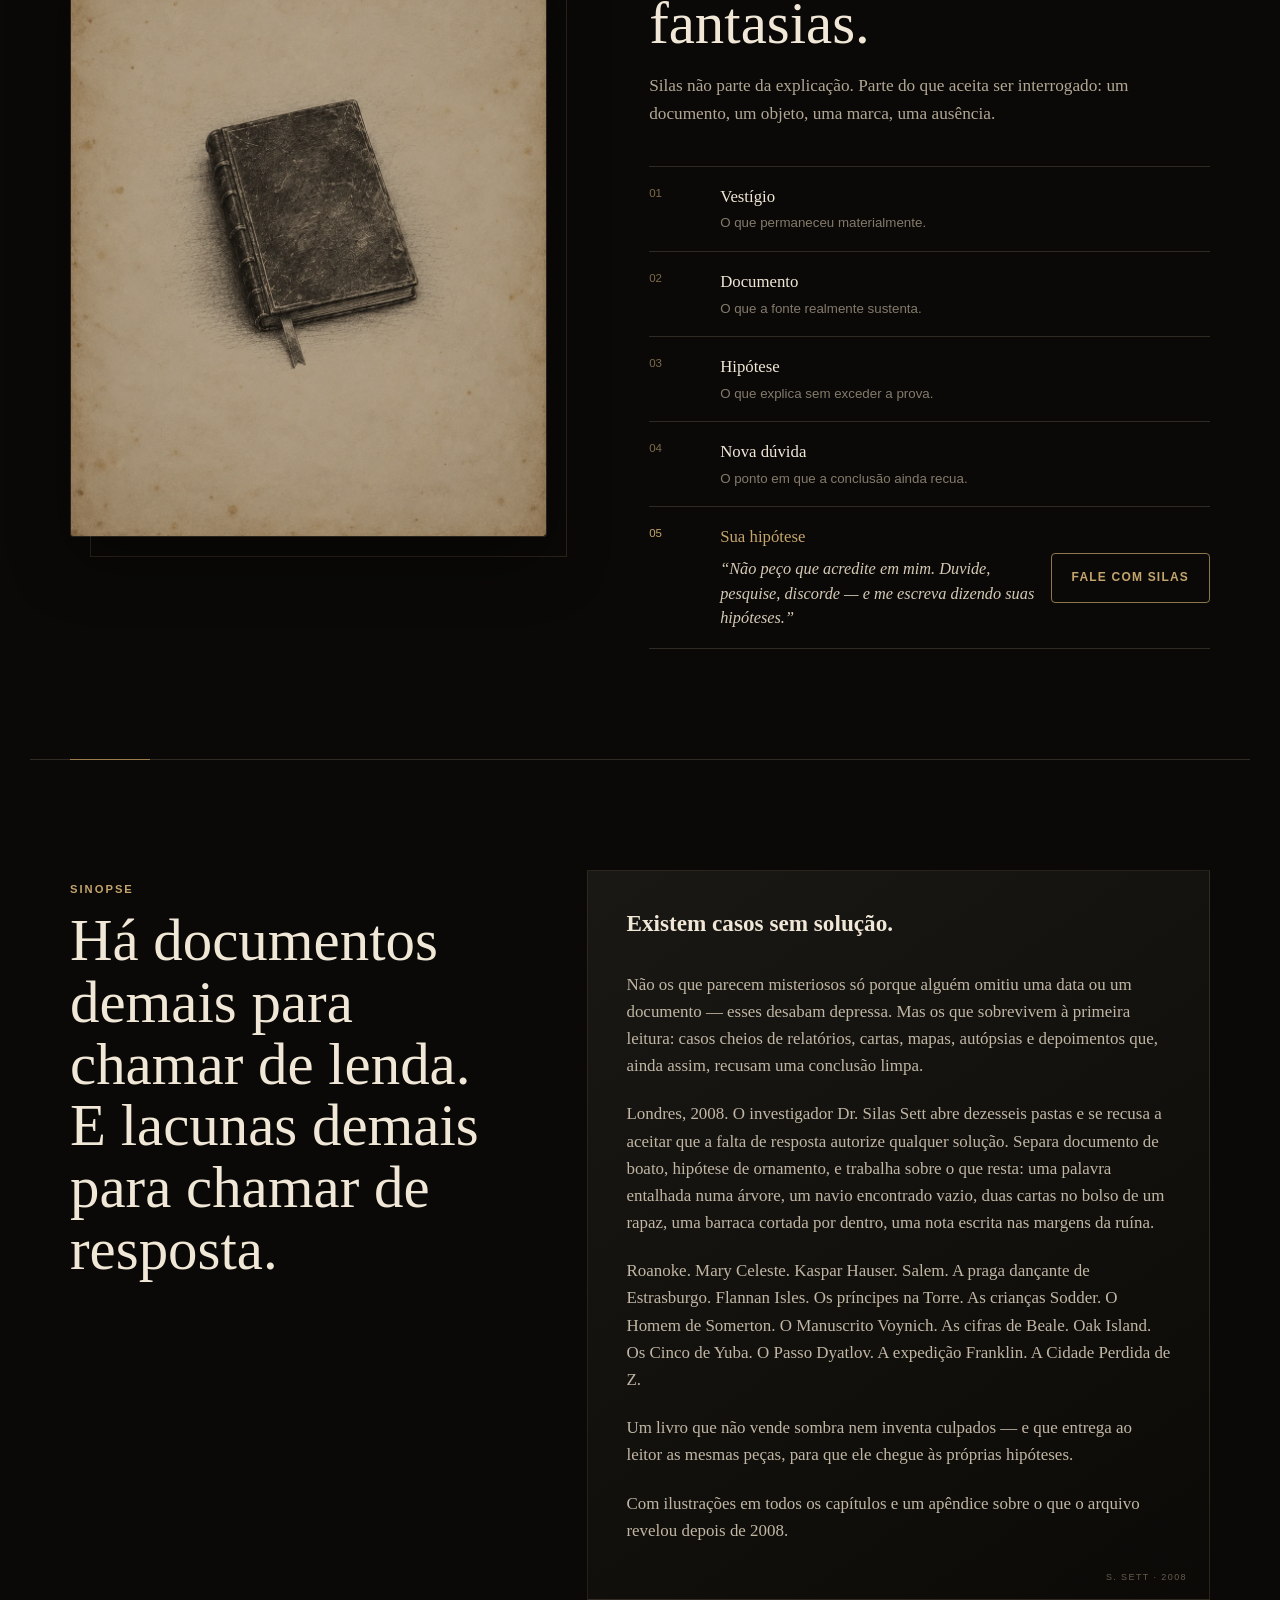
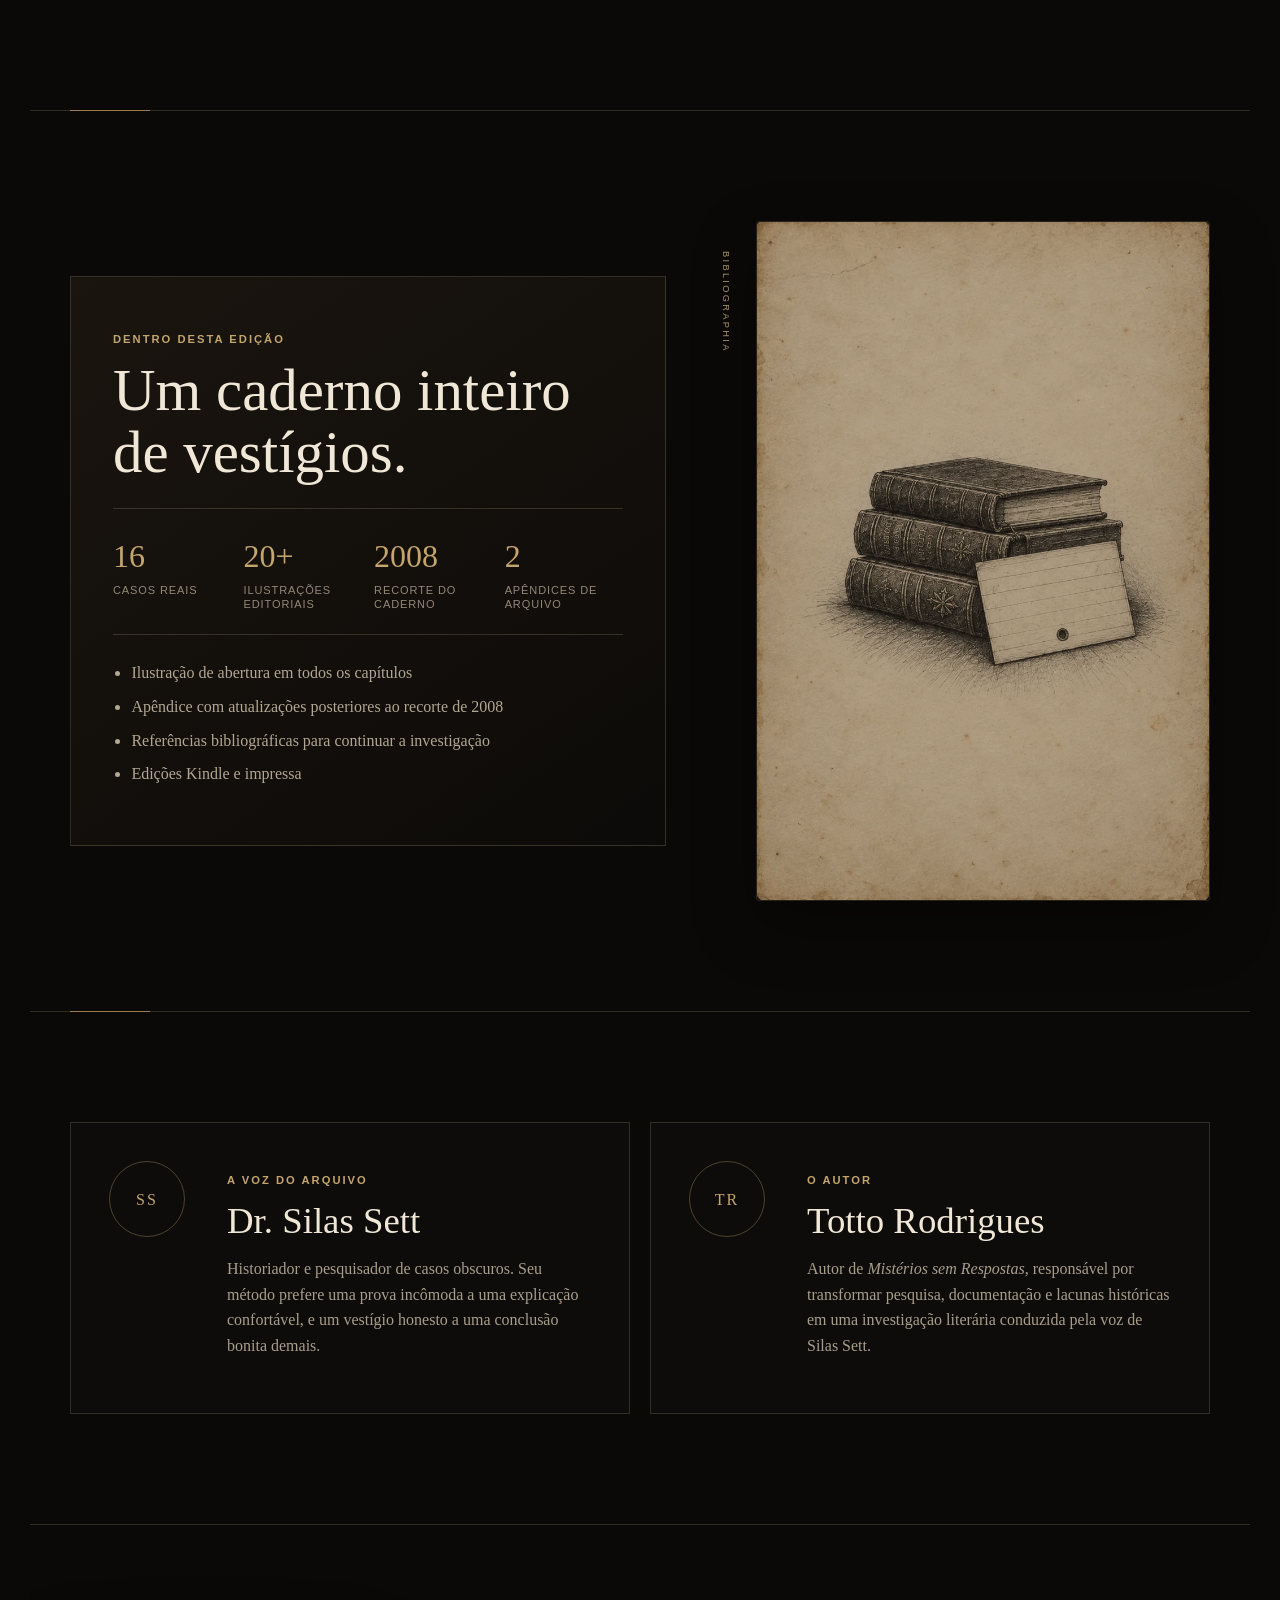
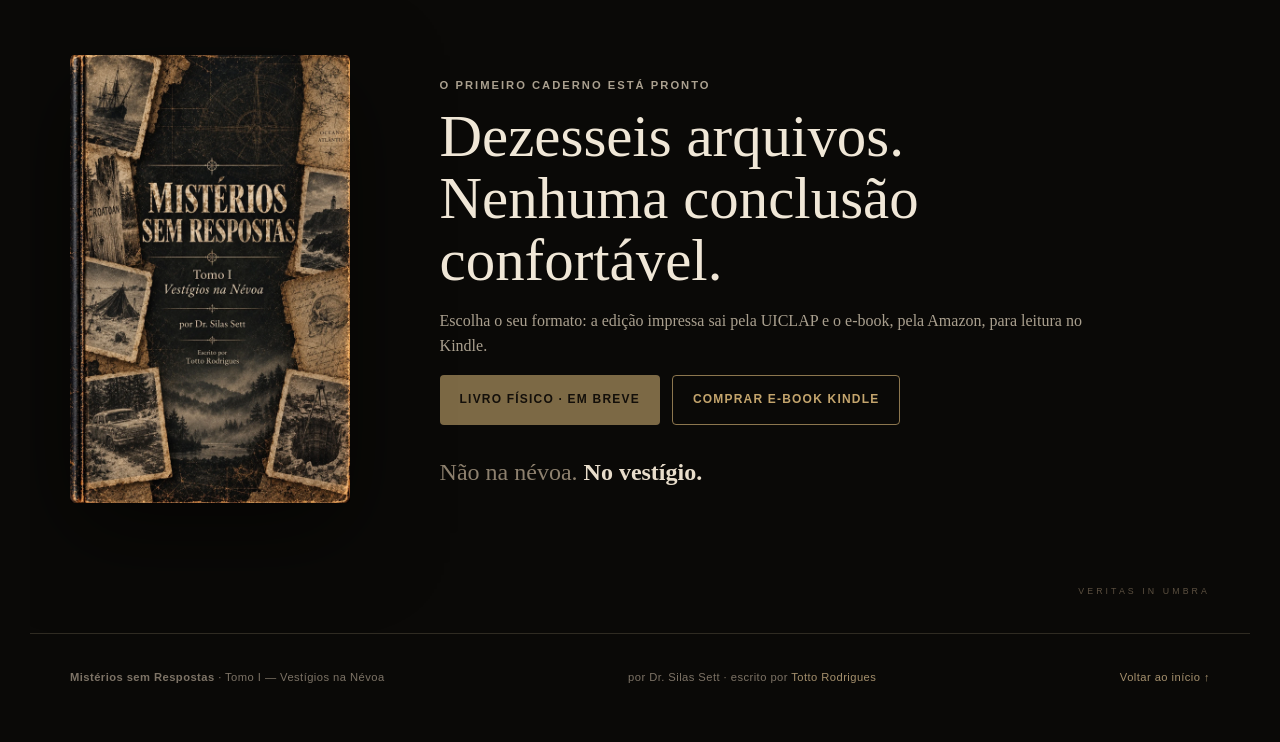
==== commit 5b08b418: "Mistérios sem Respostas: link do e-book Kindle na Amazon Co-Authored-By: Claude Opus 5.5 <noreply@an" ====
--- a/misterios-sem-respostas/index.html
+++ b/misterios-sem-respostas/index.html
@@ -274,7 +274,7 @@
 // Link vazio deixa o botão como "em breve".
 const CONFIG = {
   fisicoUrl: "",  // livro impresso (UICLAP) — para liberar, cole: https://loja.uiclap.com/titulo/ua205888
-  digitalUrl: "",                                        // e-book Kindle (Amazon)
+  digitalUrl: "https://www.amazon.com.br/dp/B0HL27G52Z", // e-book Kindle (Amazon)
   instagram: "tottorodrigues"                            // só o nome do perfil, sem @ (item 05 do método)
 };
 
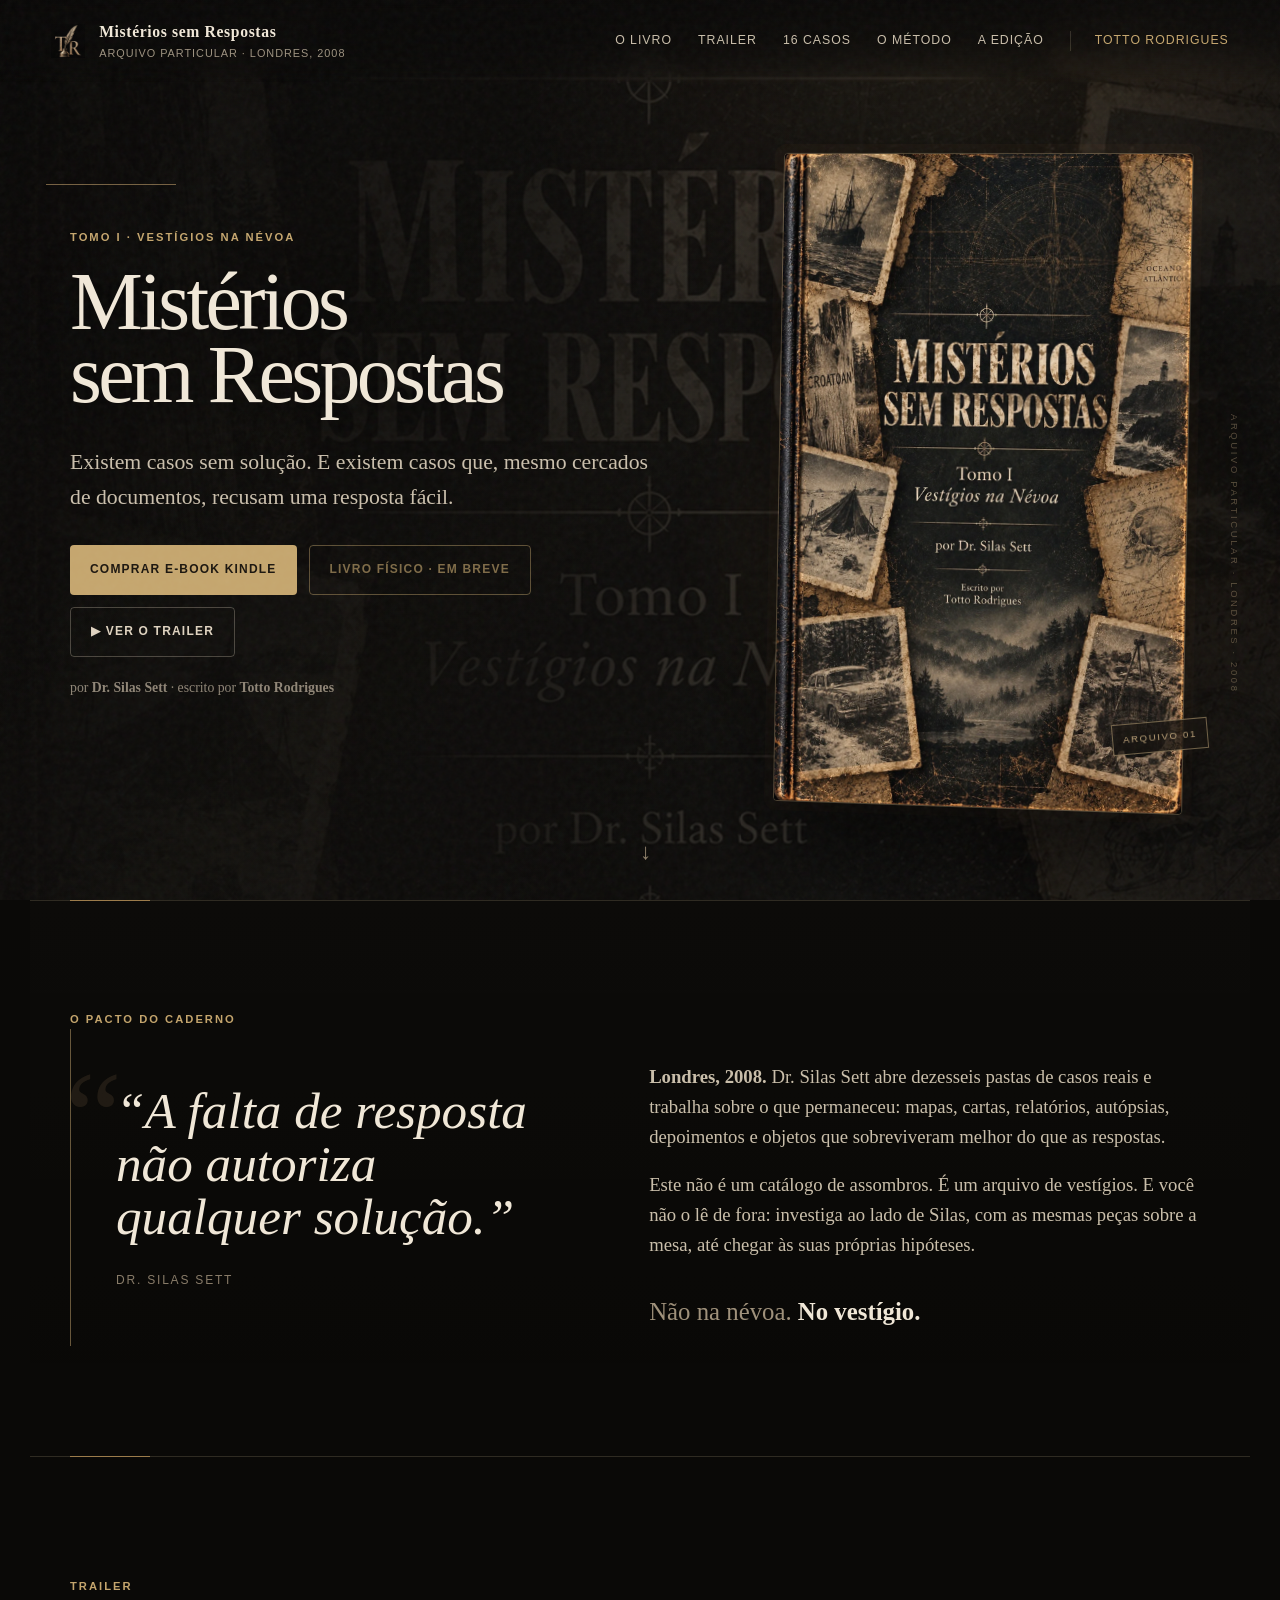
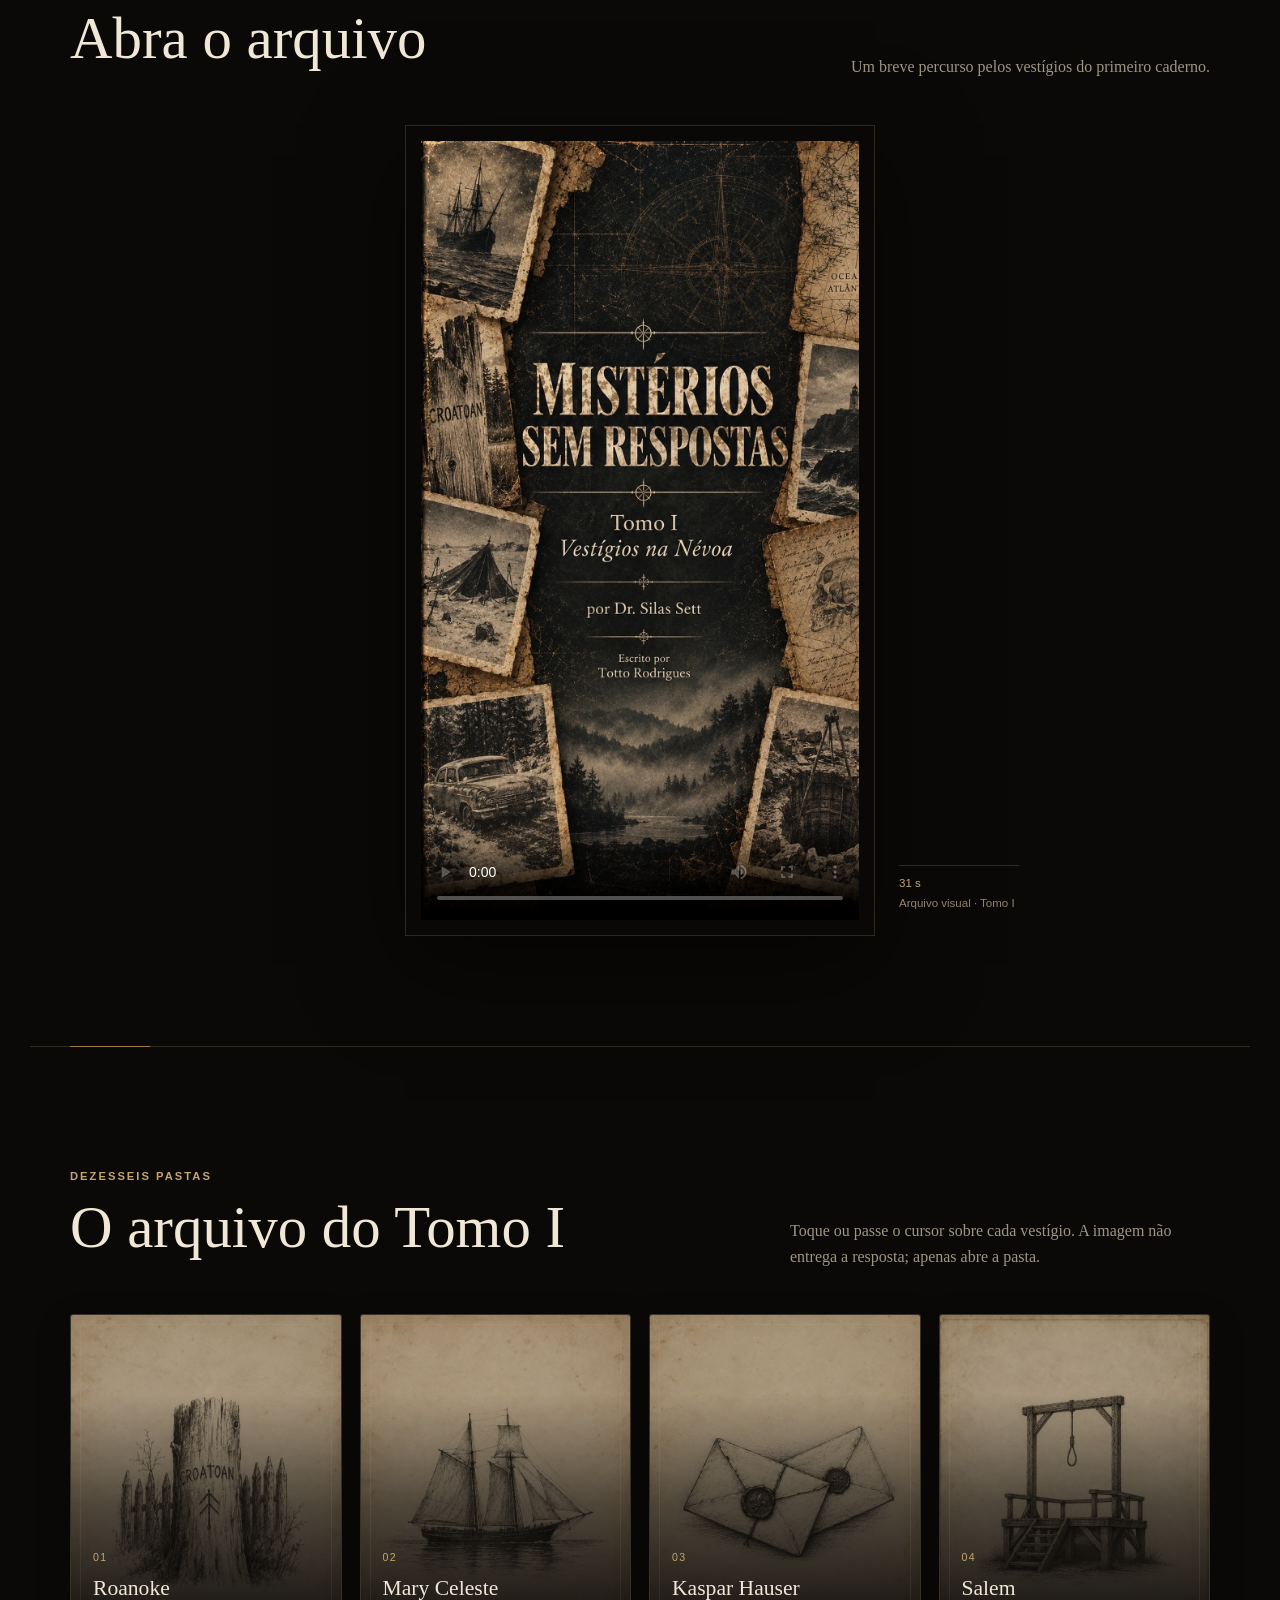
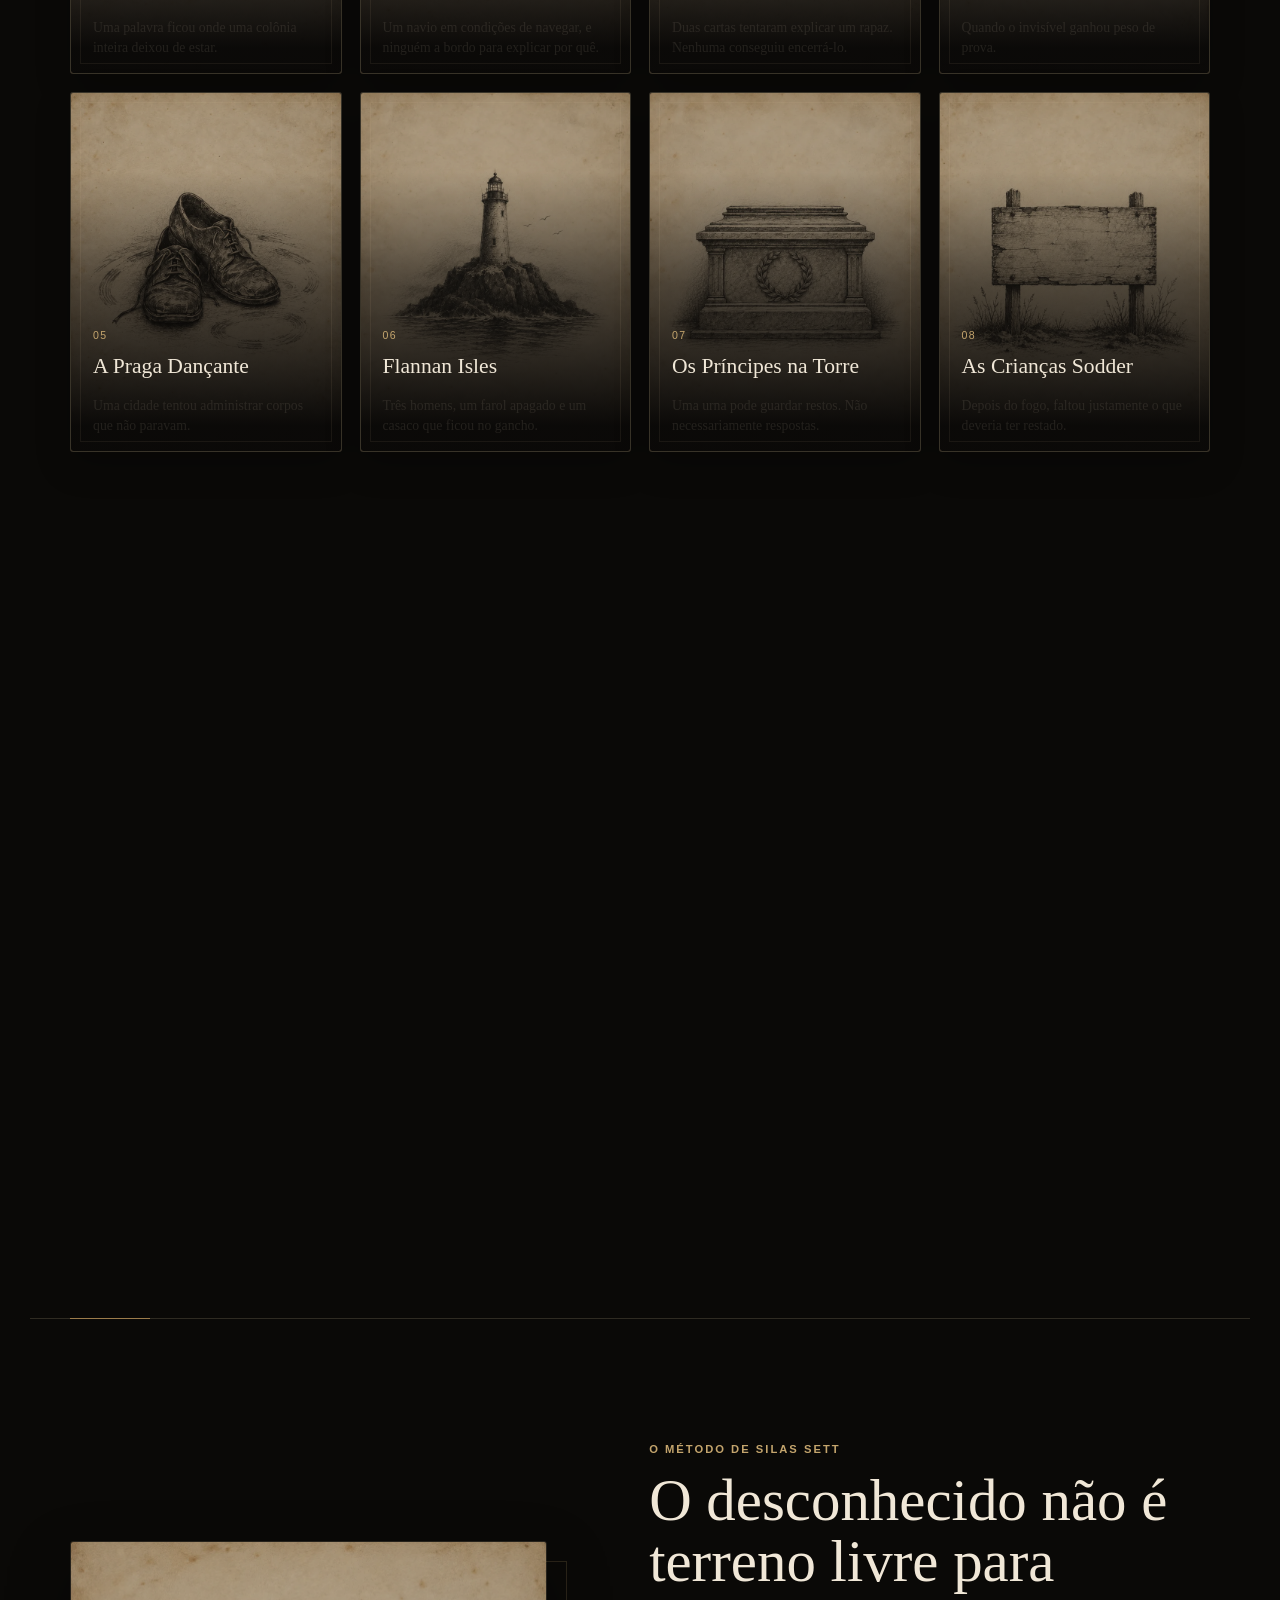
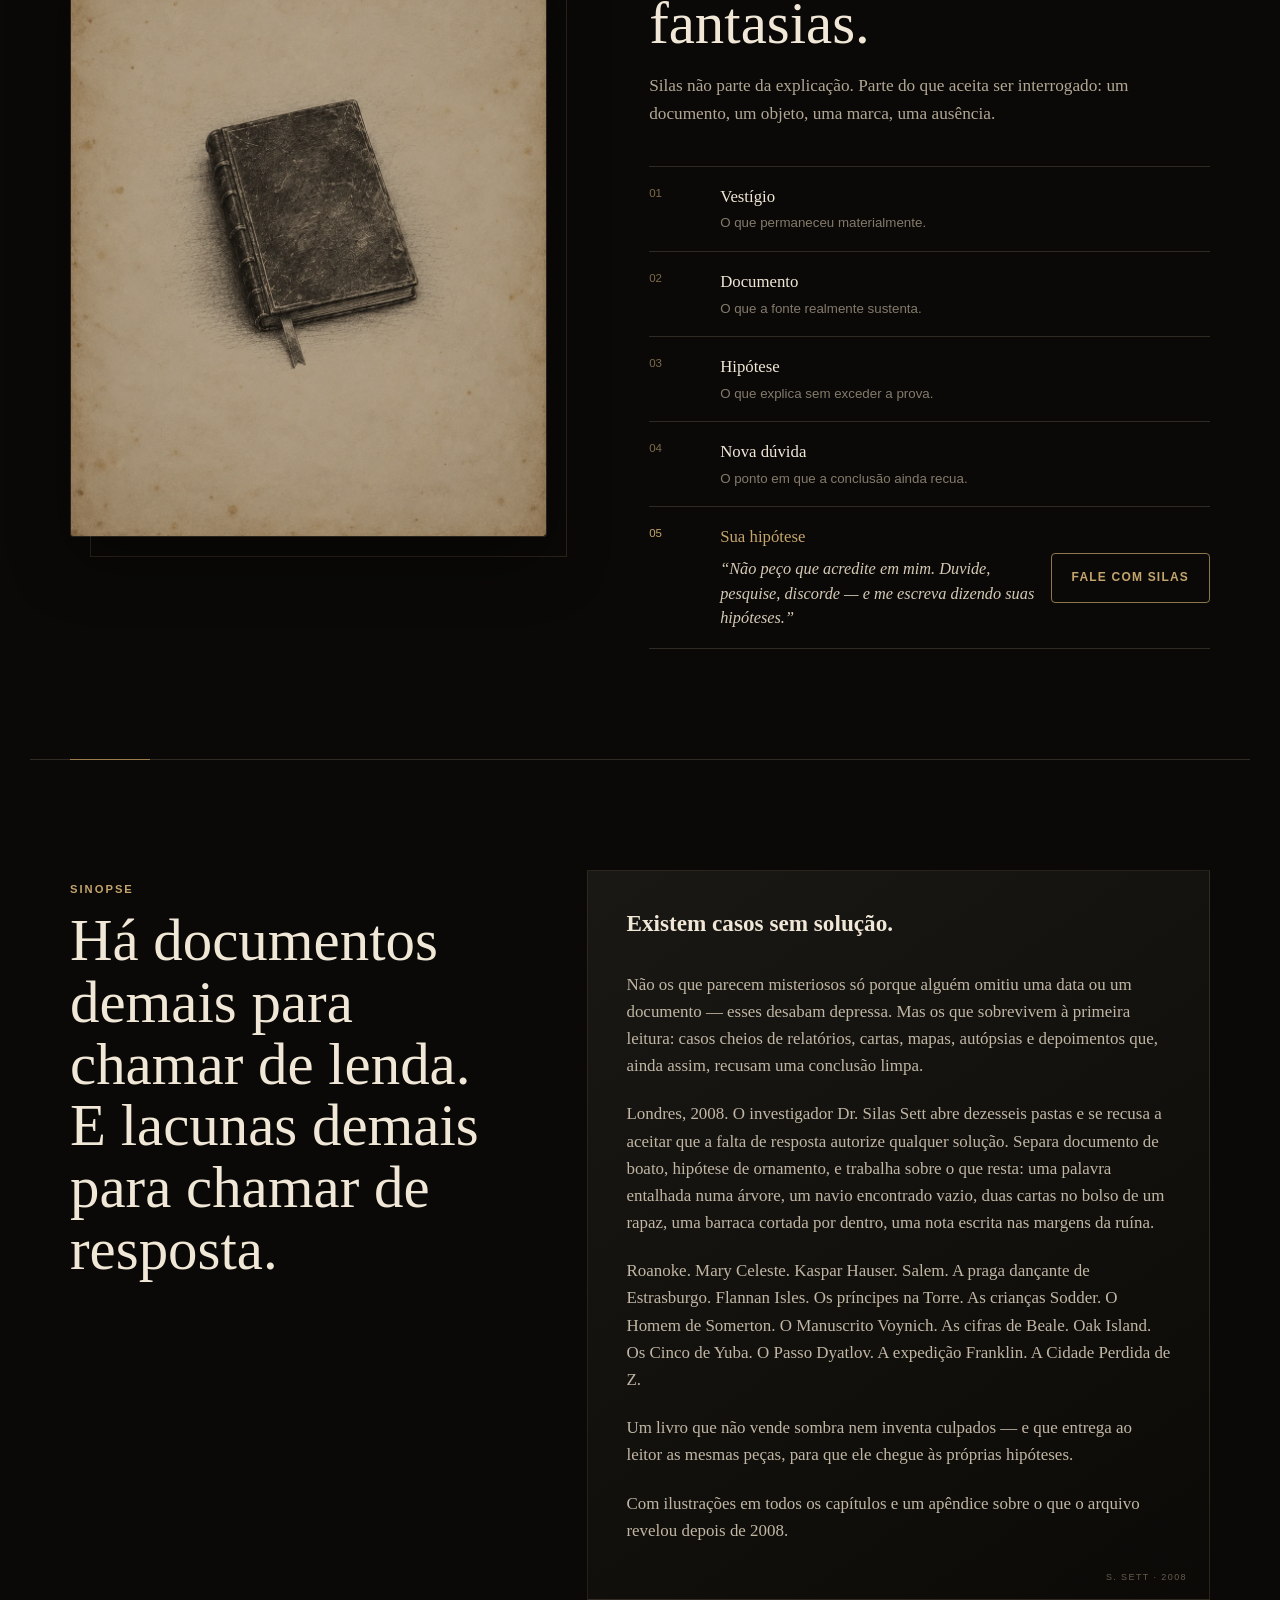
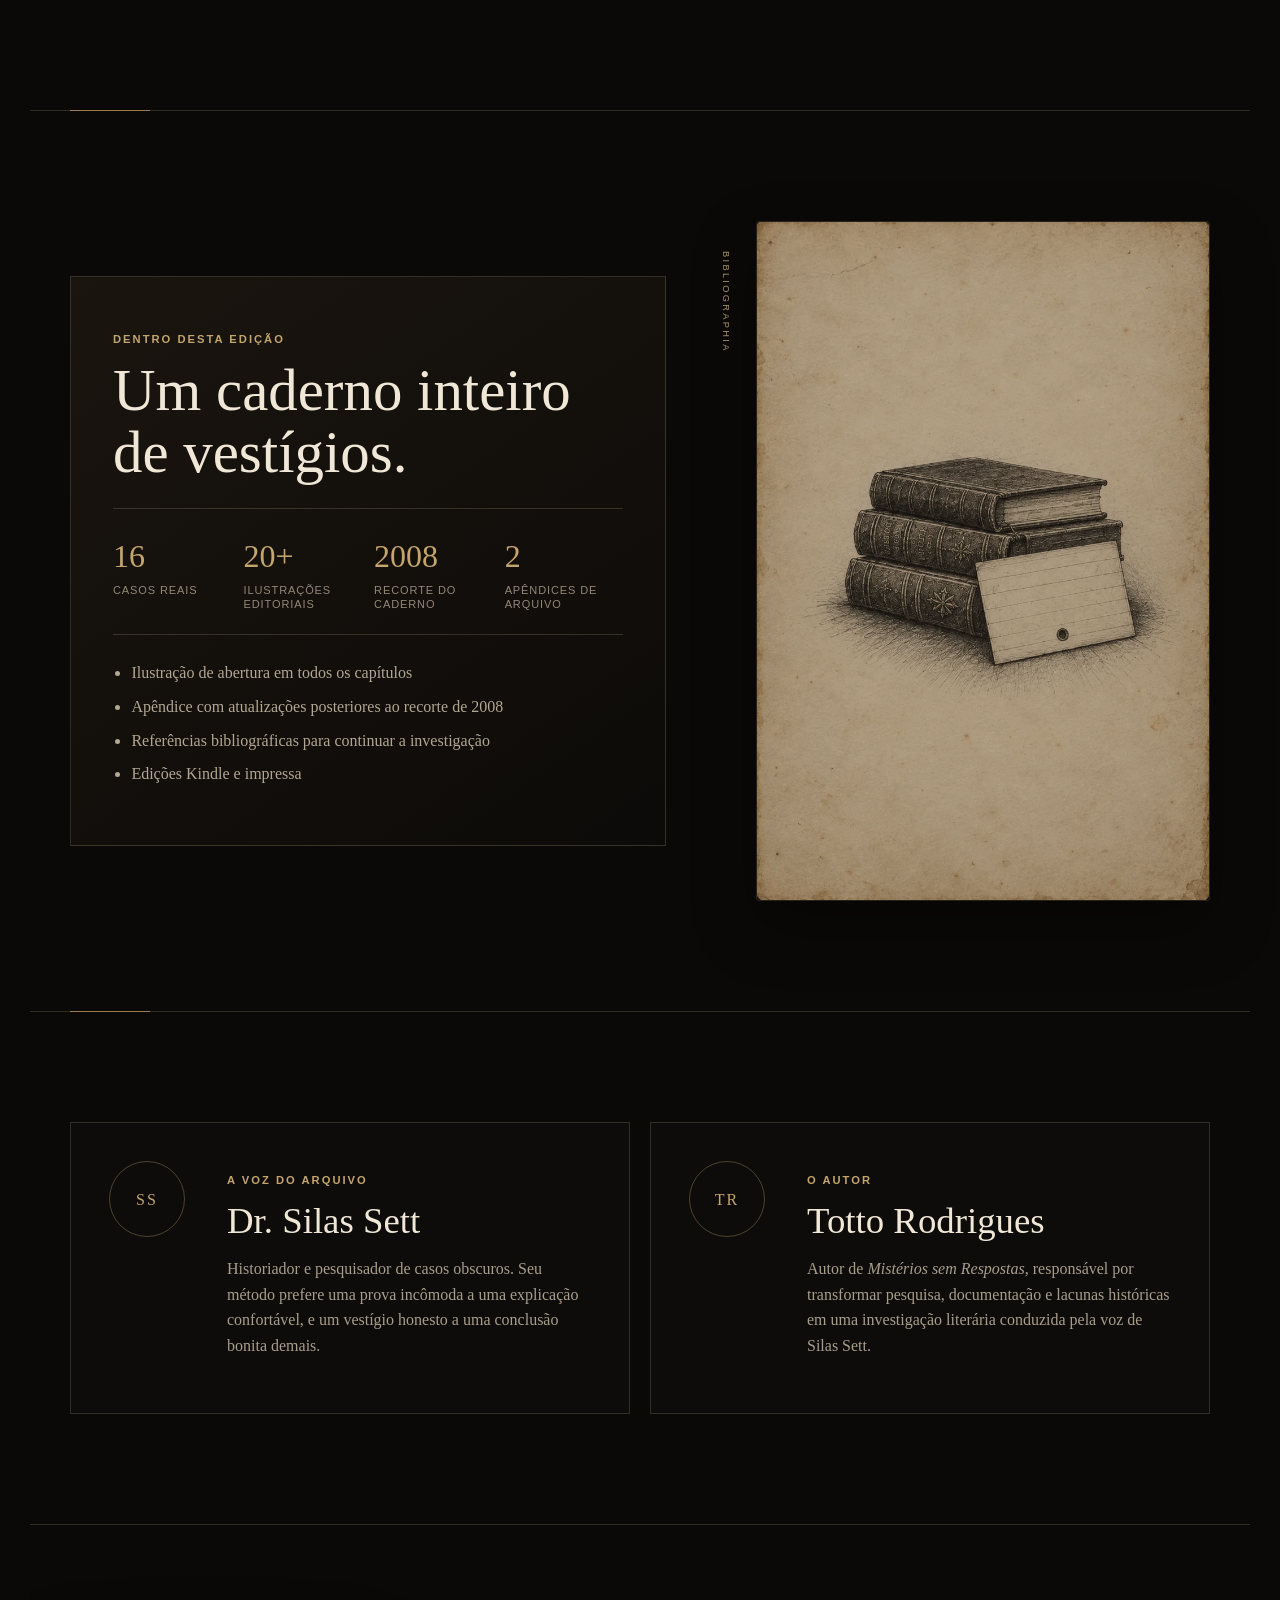
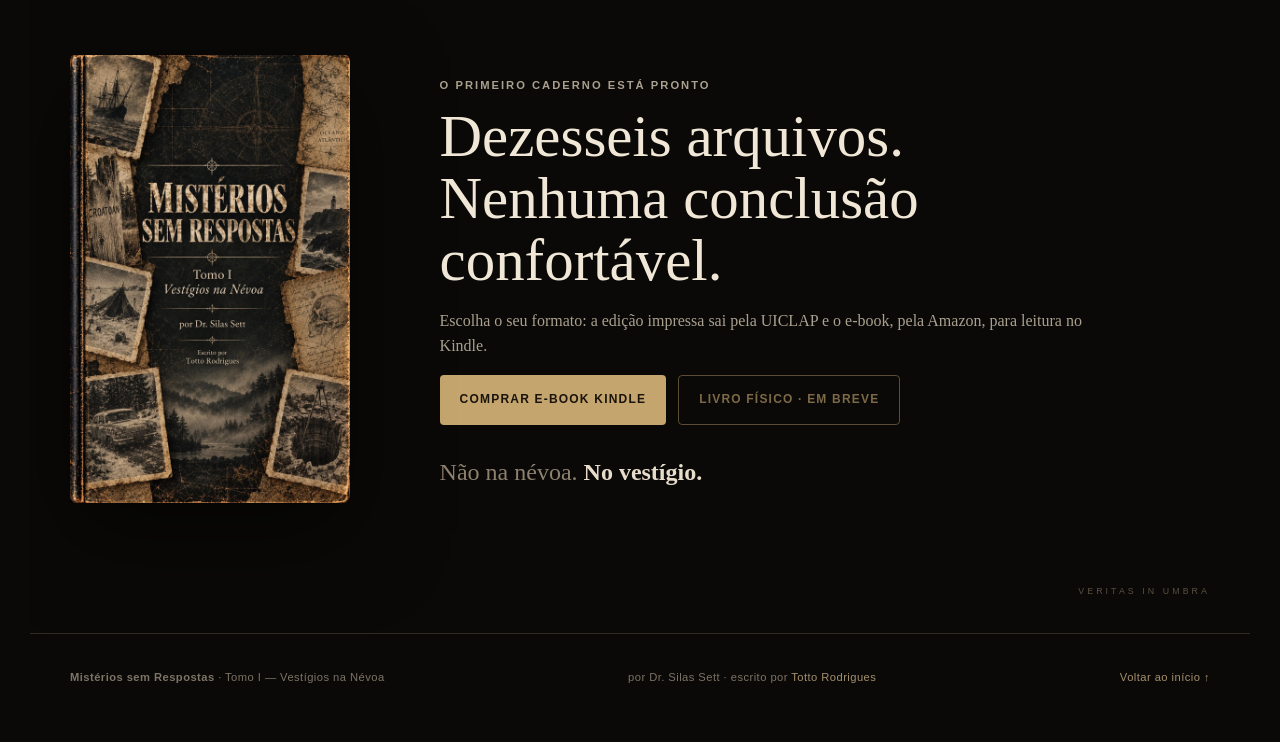
==== commit e5a58450: "Mistérios sem Respostas: botão do Kindle em destaque e em primeiro Co-Authored-By: Claude Opus 5.5 <" ====
--- a/misterios-sem-respostas/index.html
+++ b/misterios-sem-respostas/index.html
@@ -114,8 +114,8 @@
         <h1>Mistérios<br>sem Respostas</h1>
         <p class="hero-lead">Existem casos sem solução. E existem casos que, mesmo cercados de documentos, recusam uma resposta fácil.</p>
         <div class="hero-actions">
-          <a class="button primary buy-button is-pending" data-loja="fisico" data-pronto="Comprar livro físico" href="#" aria-disabled="true">Livro físico · em breve</a>
-          <a class="button secondary buy-button is-pending" data-loja="digital" data-pronto="Comprar e-book Kindle" href="#" aria-disabled="true">E-book Kindle · em breve</a>
+          <a class="button primary buy-button is-pending" data-loja="digital" data-pronto="Comprar e-book Kindle" href="#" aria-disabled="true">E-book Kindle · em breve</a>
+          <a class="button secondary buy-button is-pending" data-loja="fisico" data-pronto="Comprar livro físico" href="#" aria-disabled="true">Livro físico · em breve</a>
           <a class="button ghost" href="#trailer">▶ Ver o trailer</a>
         </div>
         <p class="credit">por <strong>Dr. Silas Sett</strong> · escrito por <strong>Totto Rodrigues</strong></p>
@@ -255,8 +255,8 @@
         <h2>Dezesseis arquivos.<br>Nenhuma conclusão confortável.</h2>
         <p>Escolha o seu formato: a edição impressa sai pela UICLAP e o e-book, pela Amazon, para leitura no Kindle.</p>
         <div class="buy-actions">
-          <a class="button primary buy-button is-pending" data-loja="fisico" data-pronto="Comprar livro físico" href="#" aria-disabled="true">Livro físico · em breve</a>
-          <a class="button secondary buy-button is-pending" data-loja="digital" data-pronto="Comprar e-book Kindle" href="#" aria-disabled="true">E-book Kindle · em breve</a>
+          <a class="button primary buy-button is-pending" data-loja="digital" data-pronto="Comprar e-book Kindle" href="#" aria-disabled="true">E-book Kindle · em breve</a>
+          <a class="button secondary buy-button is-pending" data-loja="fisico" data-pronto="Comprar livro físico" href="#" aria-disabled="true">Livro físico · em breve</a>
         </div>
         <div class="final-line">Não na névoa. <strong>No vestígio.</strong></div>
       </div>
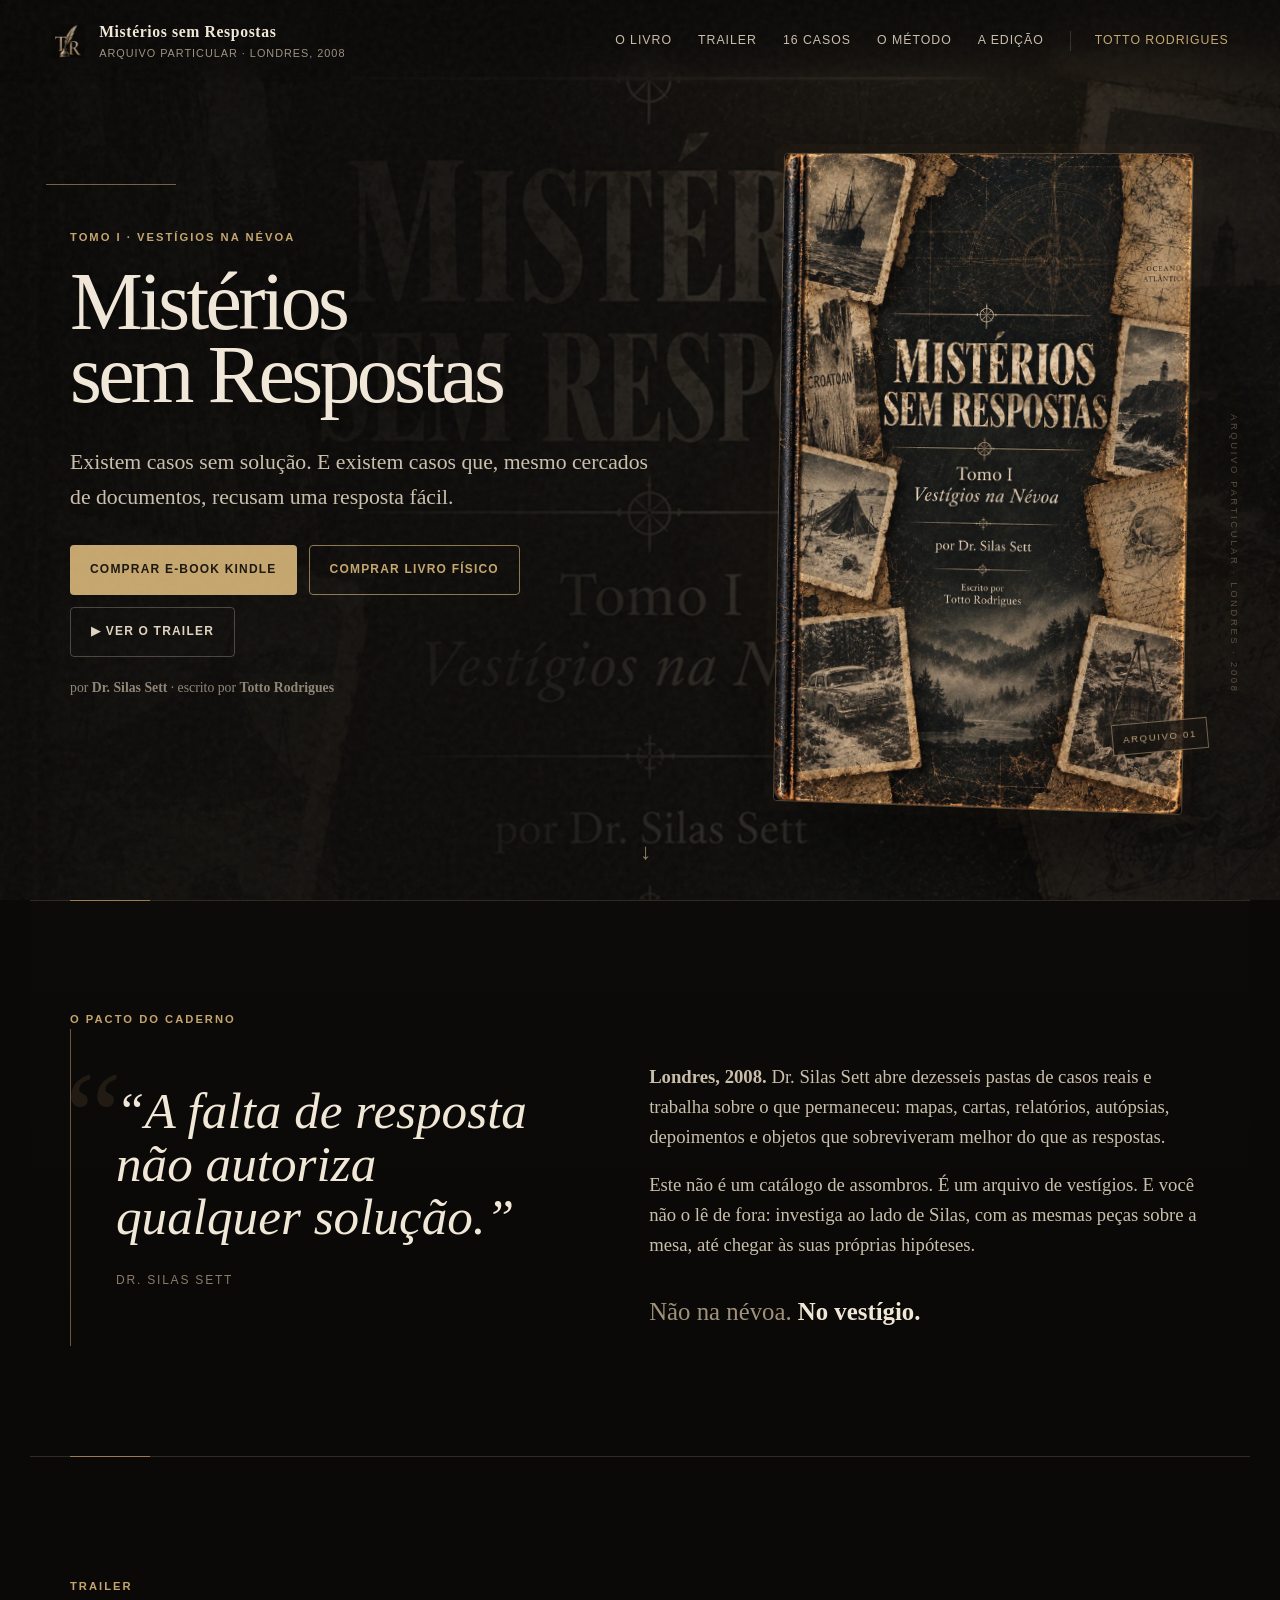
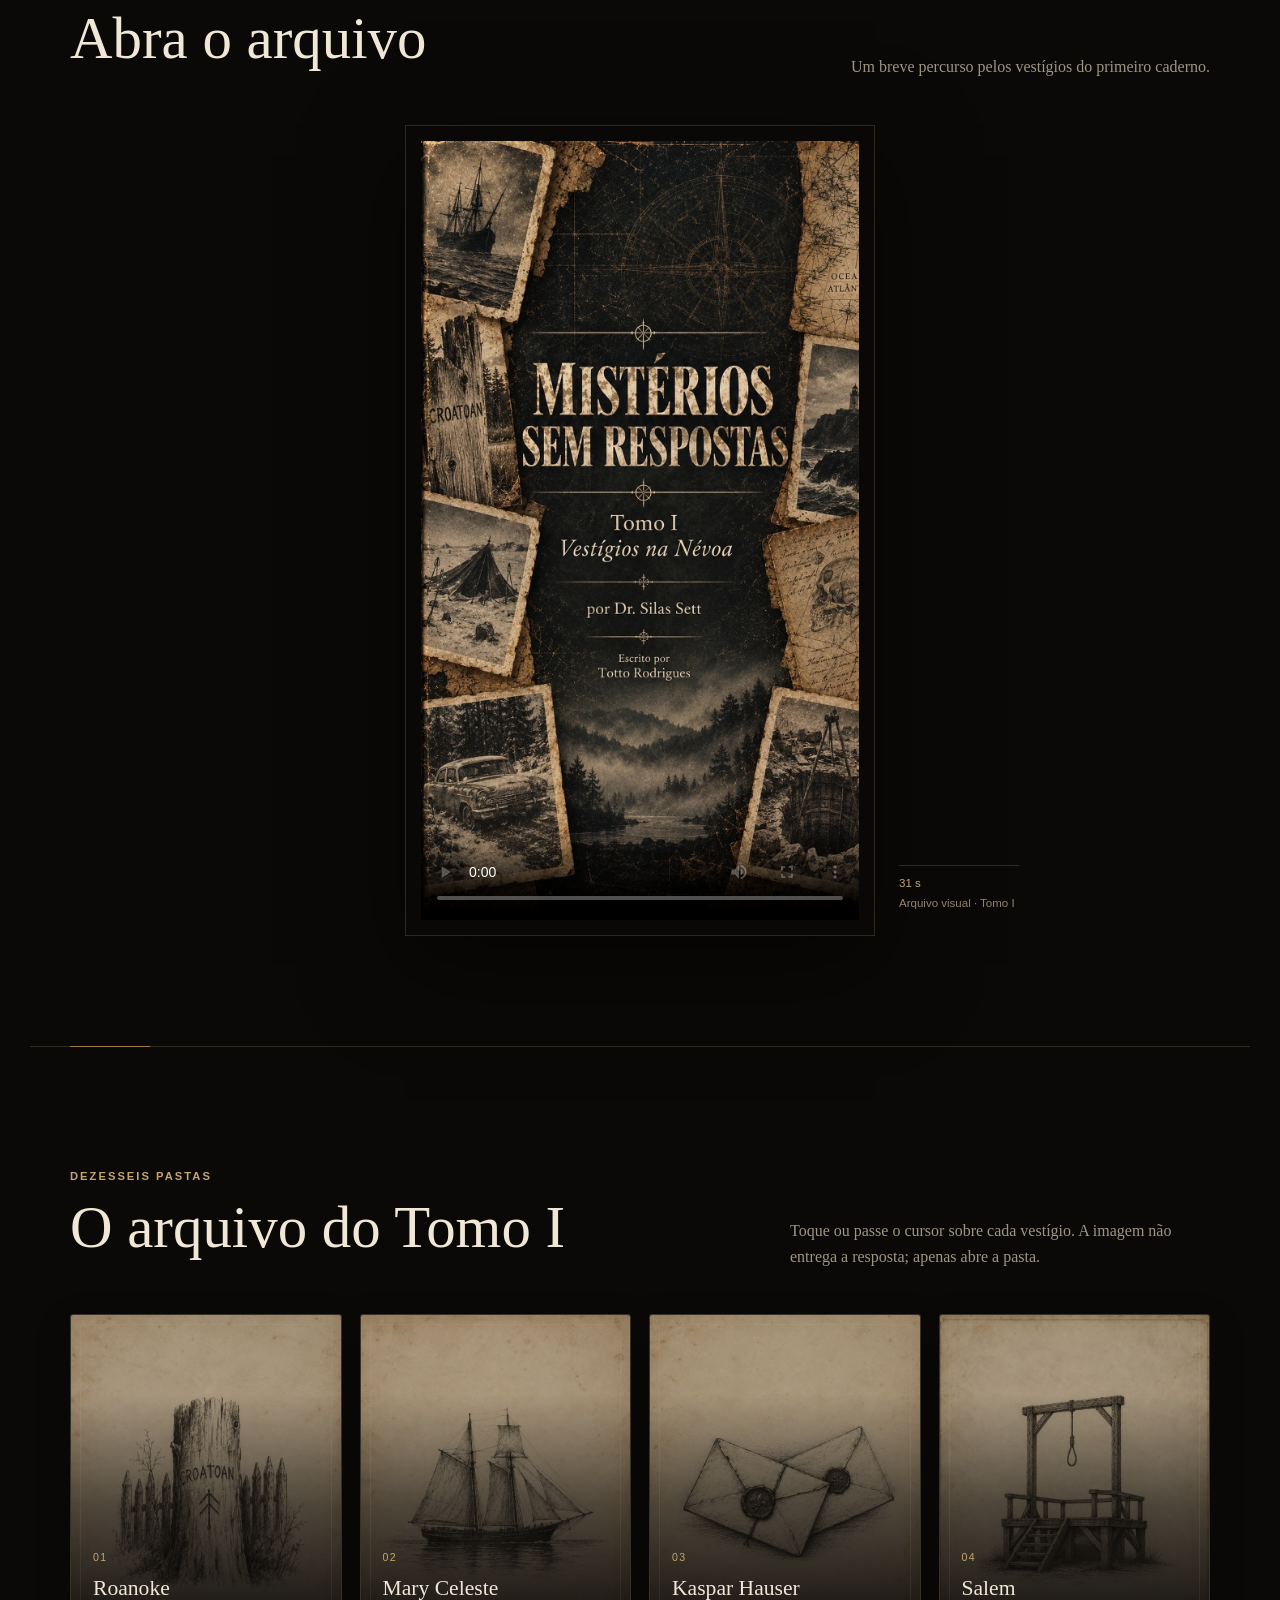
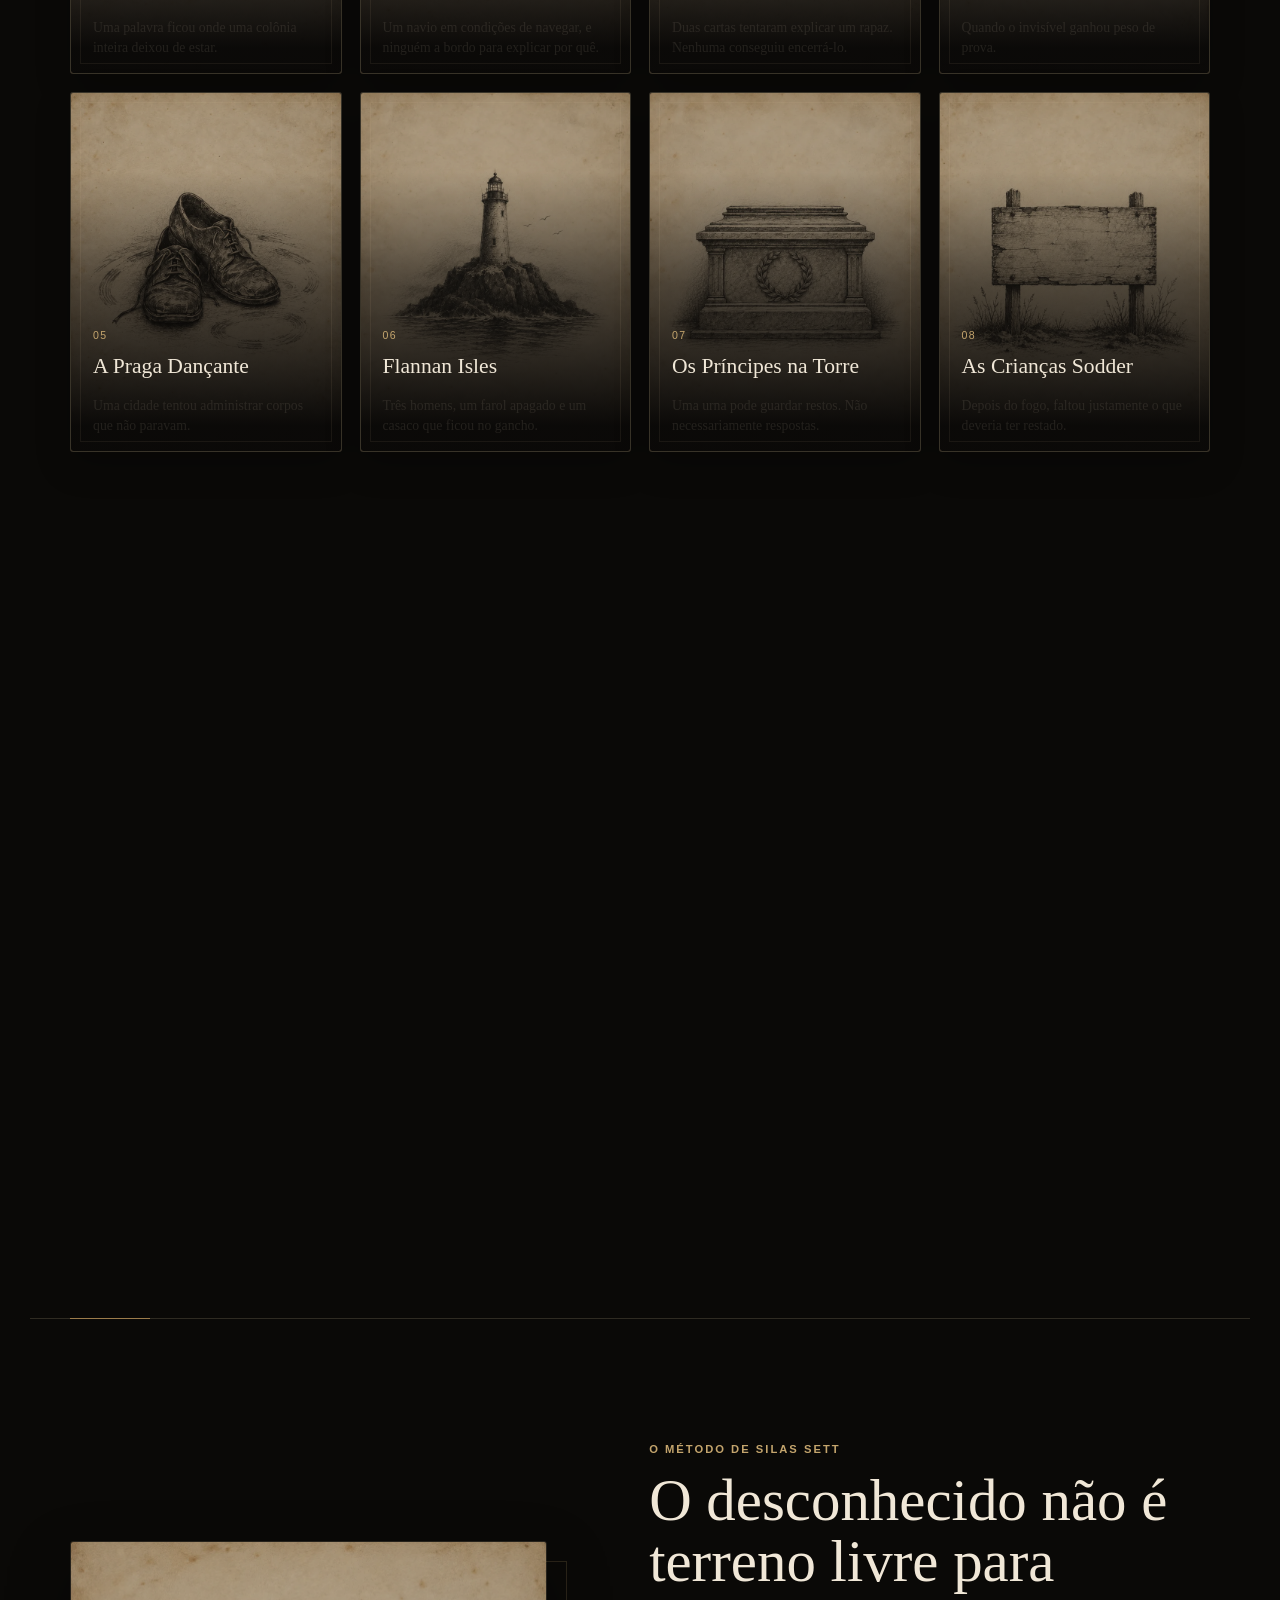
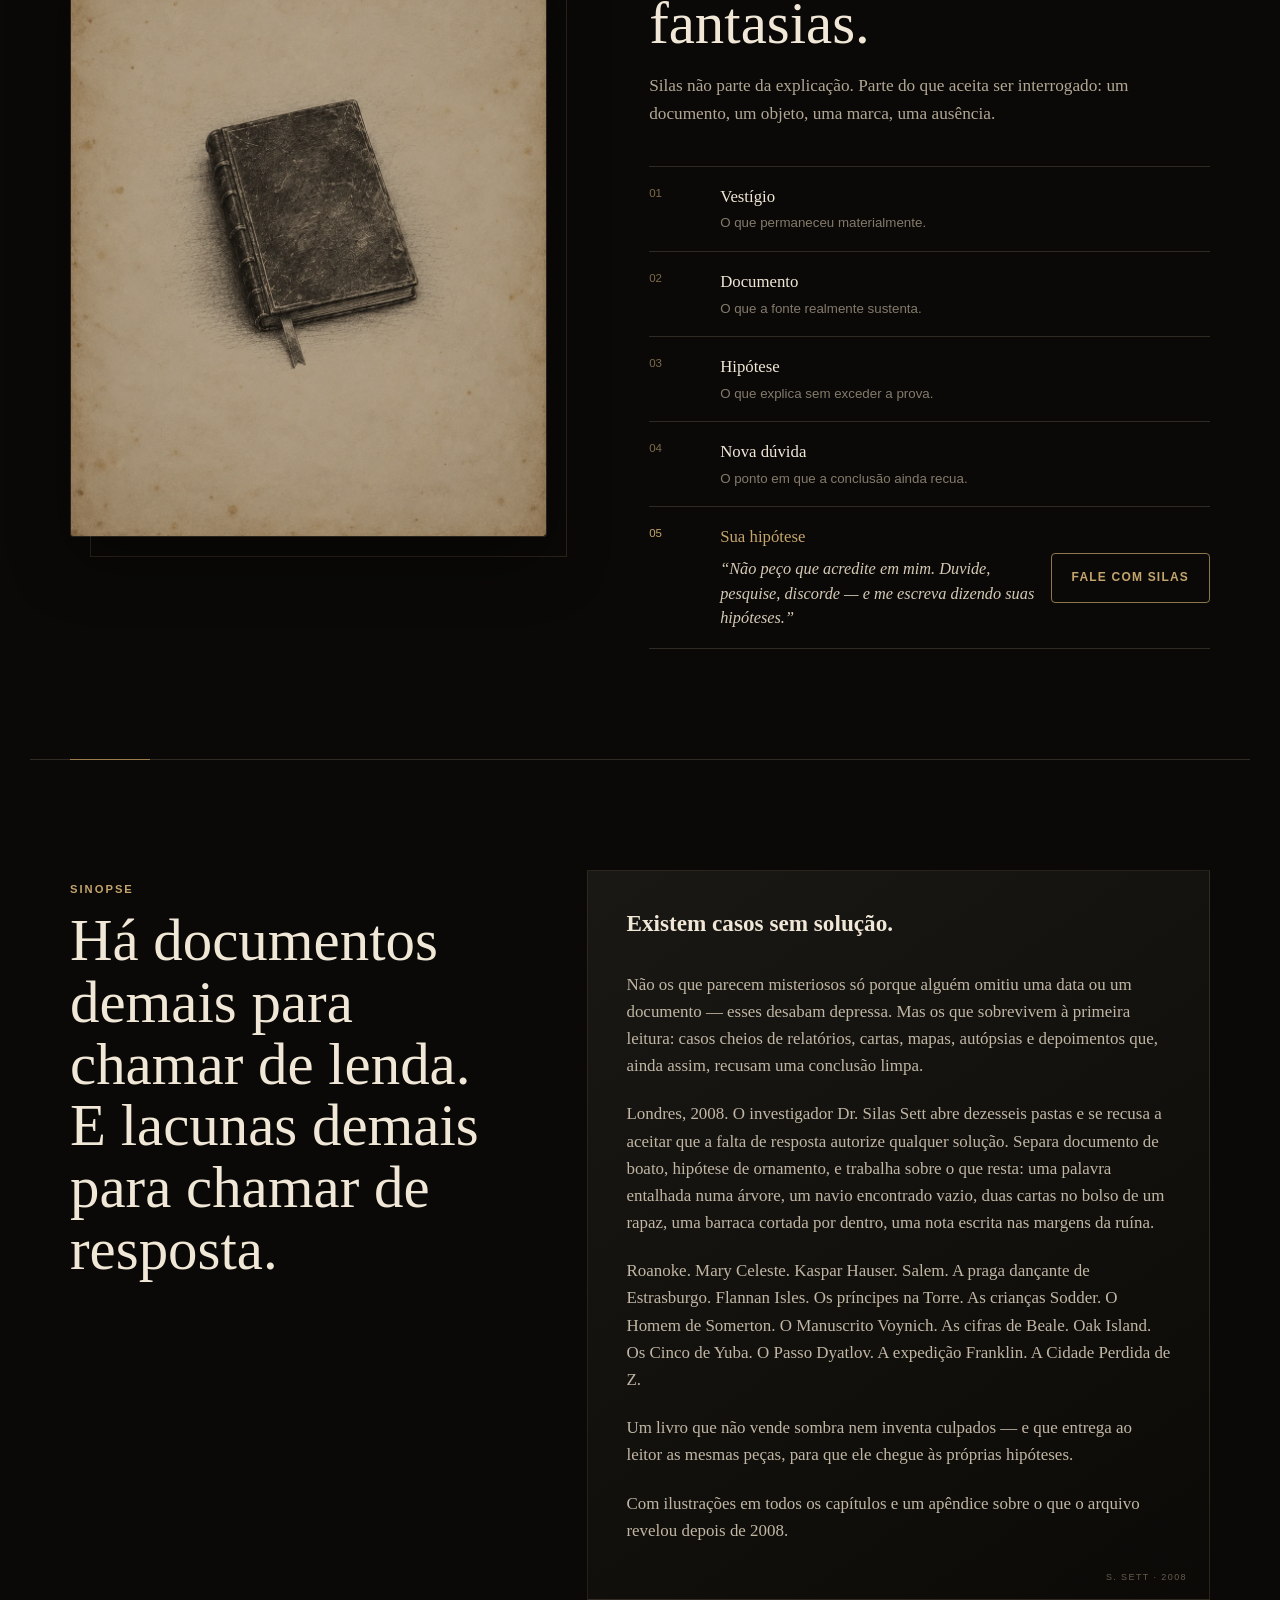
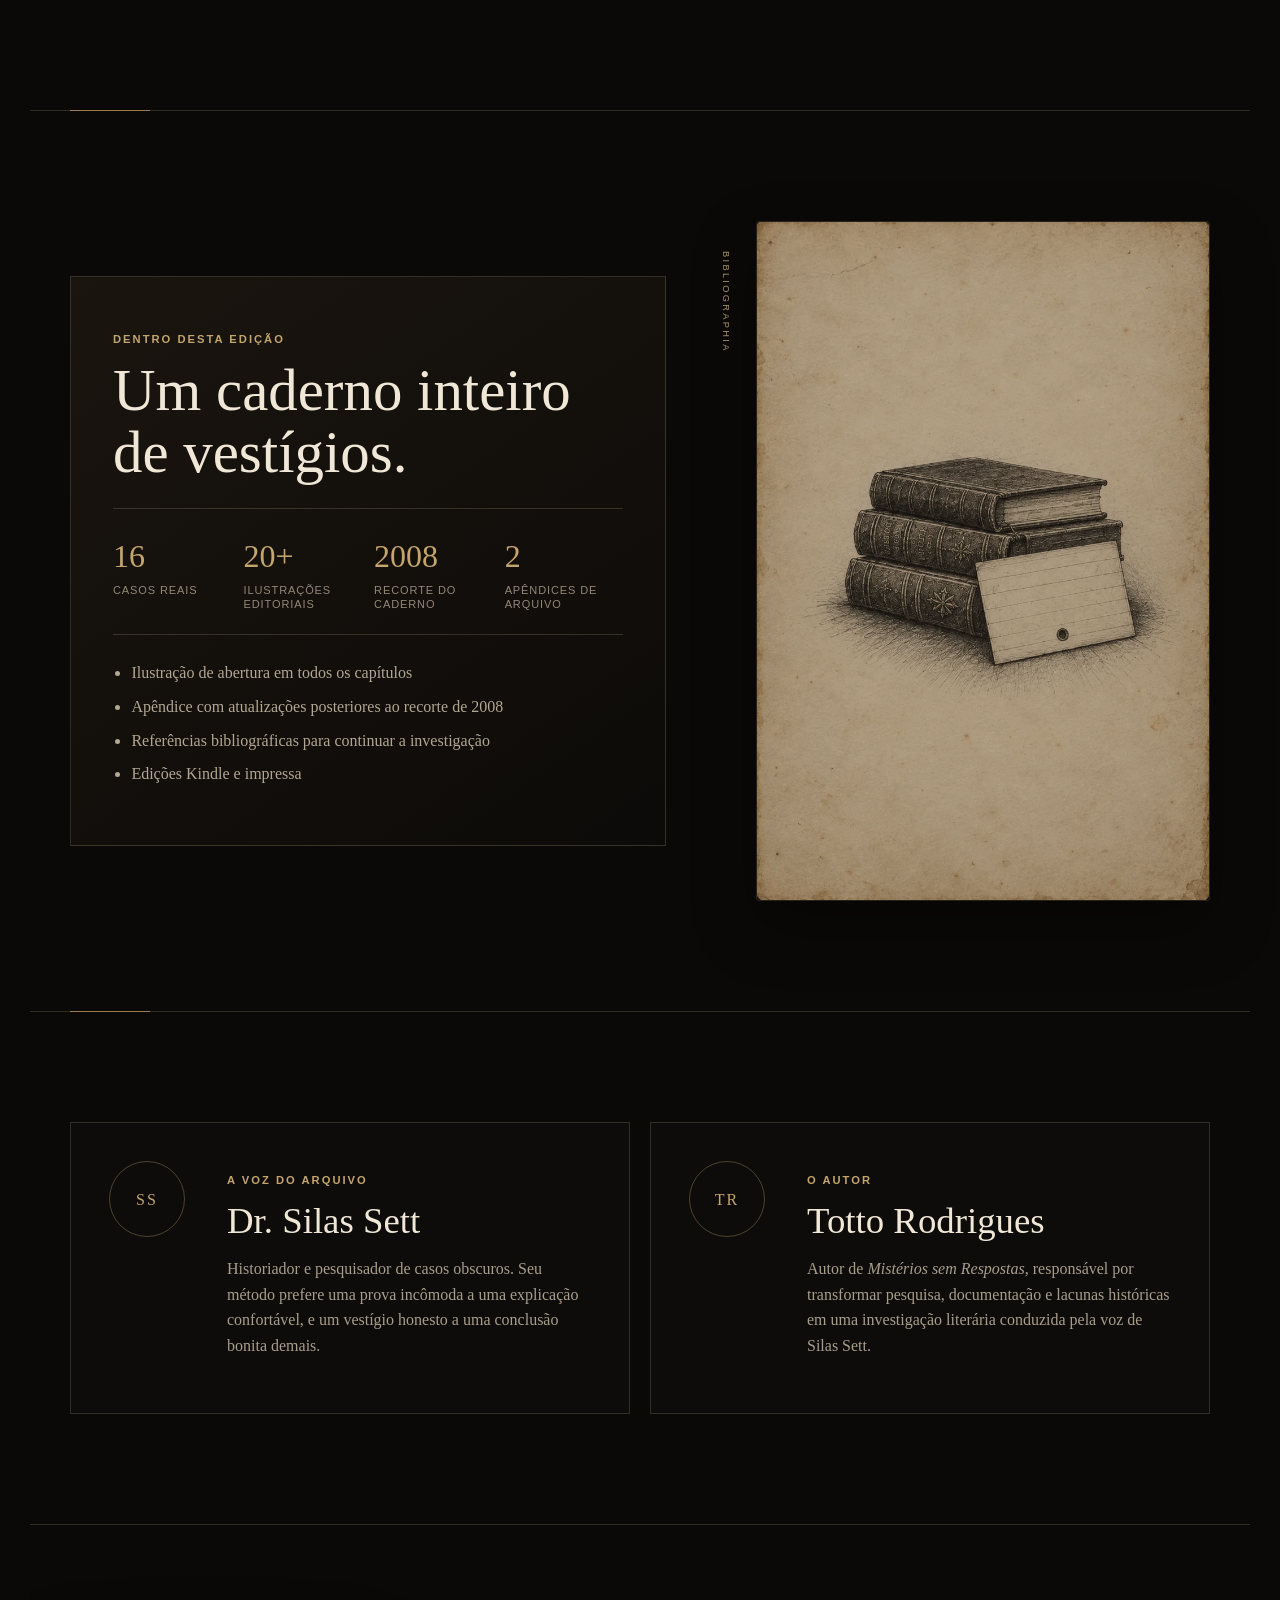
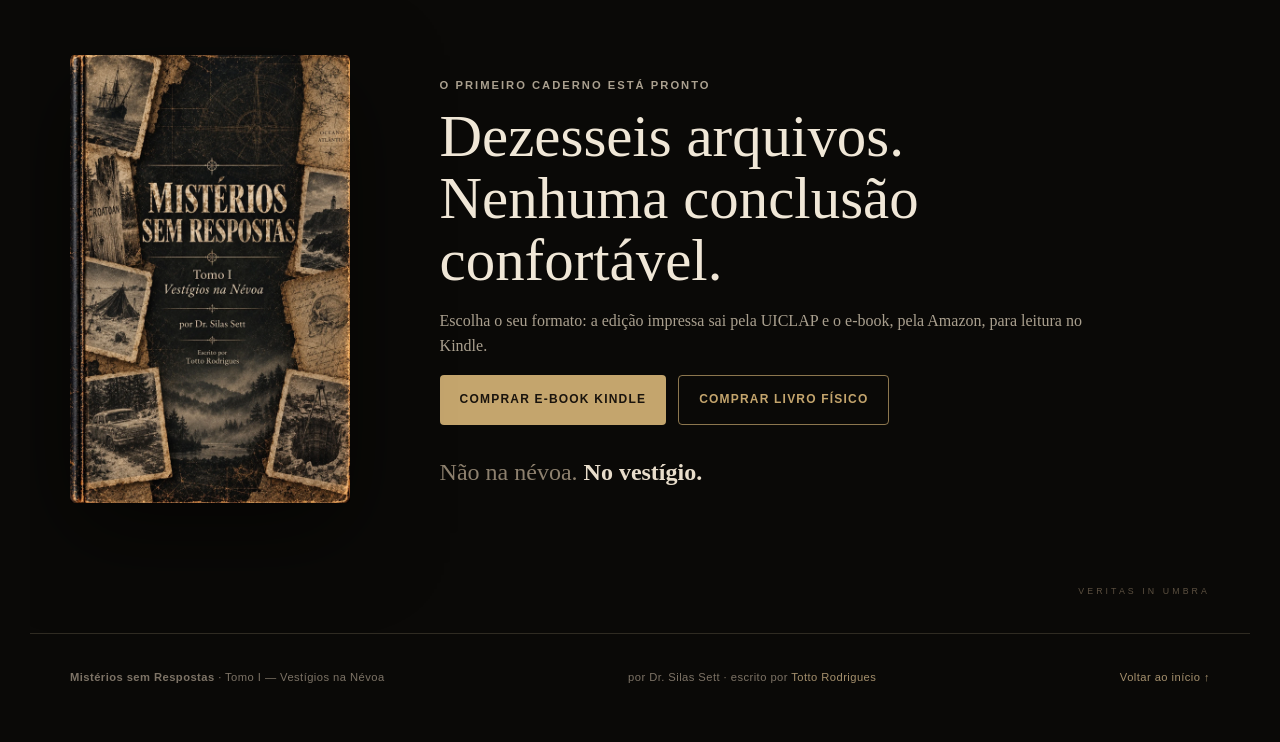
==== commit 18e6cadc: "Mistérios sem Respostas: link do livro físico na UICLAP Co-Authored-By: Claude Opus 5.5 <noreply@ant" ====
--- a/misterios-sem-respostas/index.html
+++ b/misterios-sem-respostas/index.html
@@ -273,7 +273,7 @@
 // Edite apenas estas linhas: cole o link de cada loja entre as aspas.
 // Link vazio deixa o botão como "em breve".
 const CONFIG = {
-  fisicoUrl: "",  // livro impresso (UICLAP) — para liberar, cole: https://loja.uiclap.com/titulo/ua205888
+  fisicoUrl: "https://loja.uiclap.com/titulo/ua205888/", // livro impresso (UICLAP)
   digitalUrl: "https://www.amazon.com.br/dp/B0HL27G52Z", // e-book Kindle (Amazon)
   instagram: "tottorodrigues"                            // só o nome do perfil, sem @ (item 05 do método)
 };
